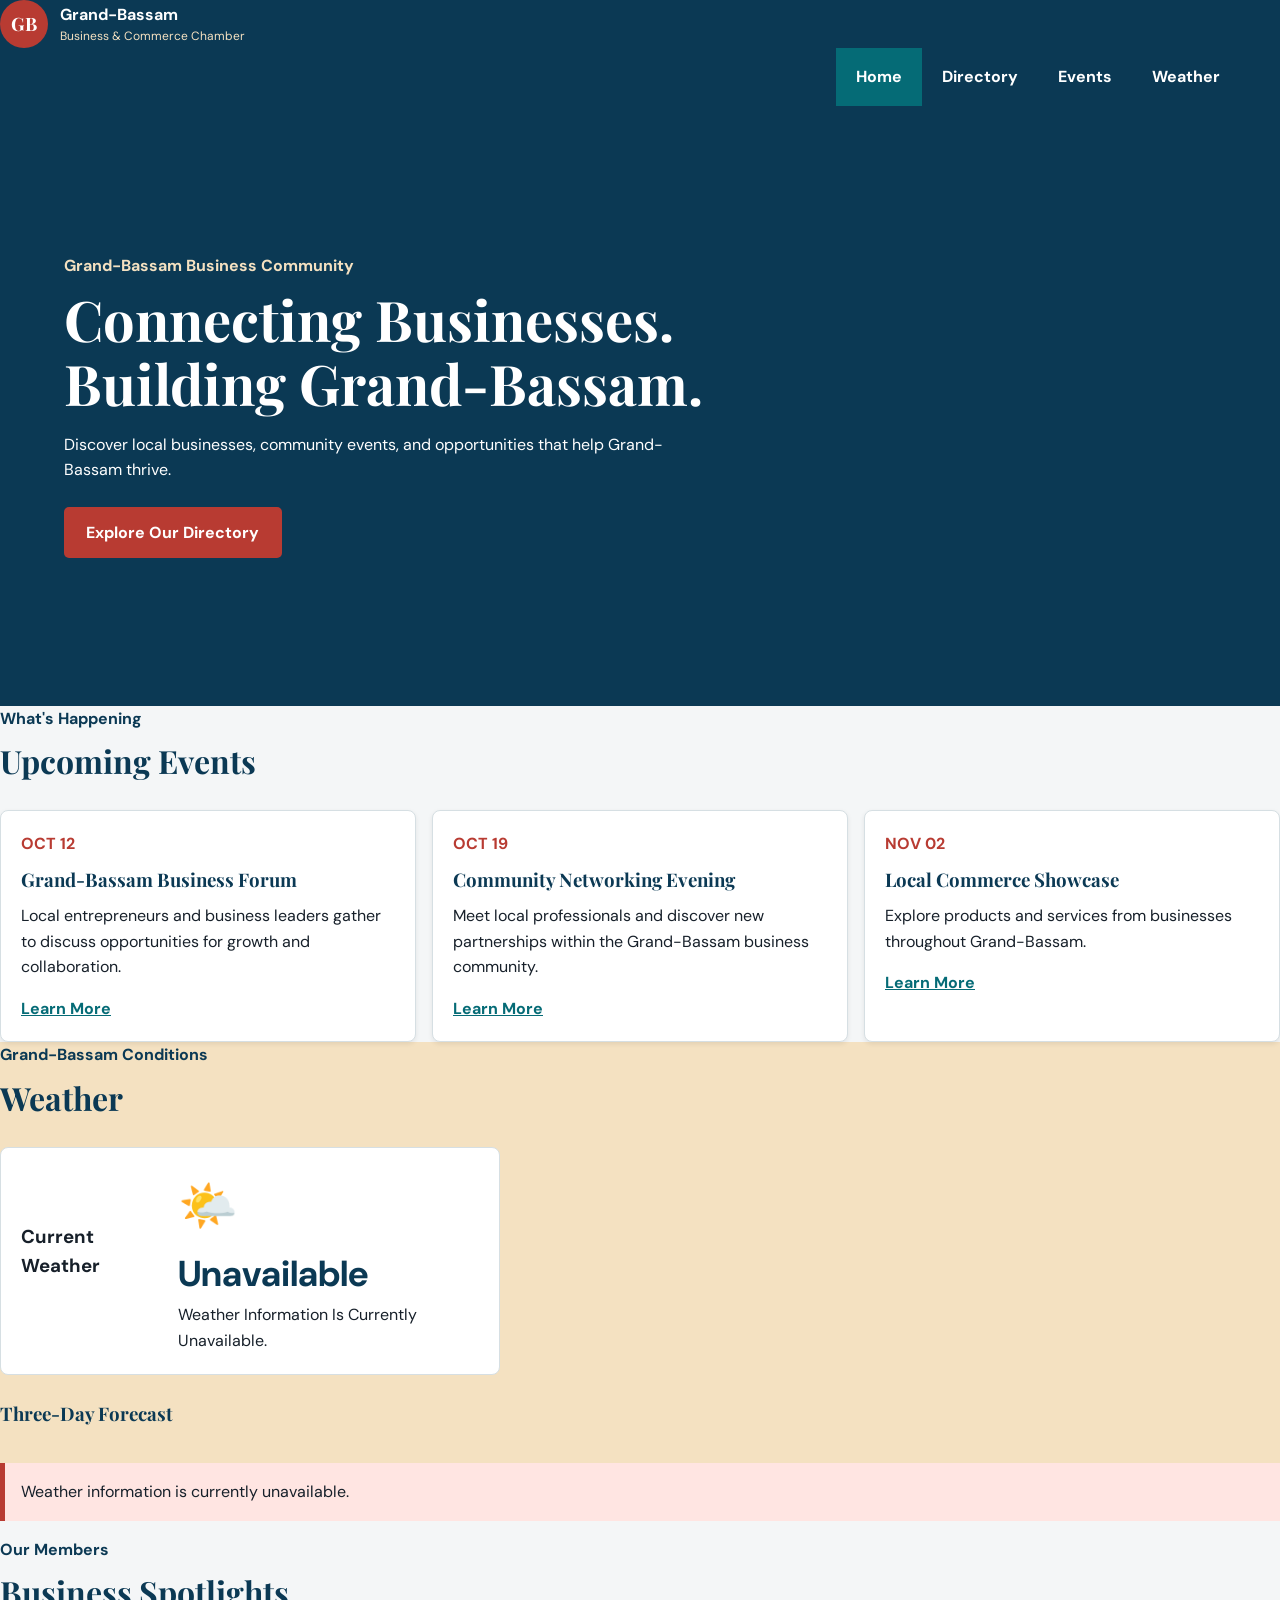
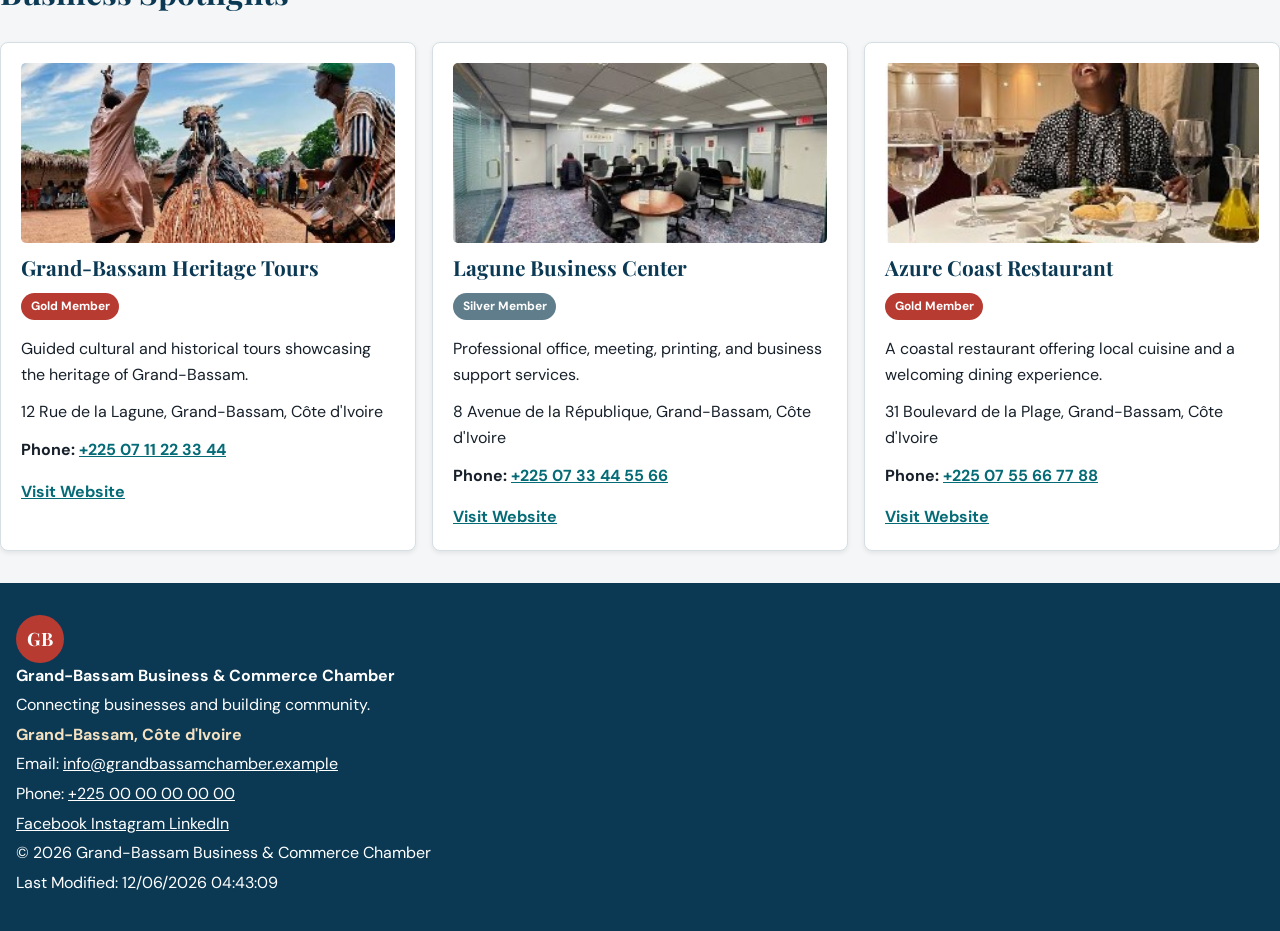
==== chamber/index.html @ e0b69140 "Updated Chamber Home Page" ====
<!DOCTYPE html>
<html lang="en">

<head>
    <meta charset="UTF-8">
    <meta name="viewport" content="width=device-width, initial-scale=1.0">

    <title>Grand-Bassam Business &amp; Commerce Chamber</title>

    <meta name="description"
        content="Grand-Bassam Business &amp; Commerce Chamber connects local businesses, entrepreneurs, and community opportunities in Grand-Bassam.">

    <meta name="author" content="Kouame Richard Kouadio">

    <!-- Open Graph Meta Tags -->
    <meta property="og:title" content="Grand-Bassam Business &amp; Commerce Chamber">

    <meta property="og:description"
        content="Connect with local businesses, discover community opportunities, and support commerce in Grand-Bassam.">

    <meta property="og:image" content="https://richard-kouadio.github.io/wdd231/chamber/images/hero.jpg">

    <meta property="og:url" content="https://richard-kouadio.github.io/wdd231/chamber/">

    <meta property="og:type" content="website">

    <!-- Favicon -->
    <link rel="icon" href="images/favicon.svg" type="image/svg+xml">

    <!-- Google Fonts -->
    <link rel="preconnect" href="https://fonts.googleapis.com">

    <link rel="preconnect" href="https://fonts.gstatic.com" crossorigin>

    <link
        href="https://fonts.googleapis.com/css2?family=DM+Sans:wght@400;500;700&family=Playfair+Display:wght@600;700&display=swap"
        rel="stylesheet">

    <!-- CSS -->
    <link rel="stylesheet" href="styles/normalize.css">
    <link rel="stylesheet" href="styles/small.css">
    <link rel="stylesheet" href="styles/larger.css">

    <!-- JavaScript -->
    <script src="scripts/home.js" defer></script>
</head>

<body>

    <header class="site-header">

        <div class="header-container">

            <a class="brand" href="index.html" aria-label="Grand-Bassam Chamber home">

                <span class="brand-logo">GB</span>

                <span class="brand-text">
                    <strong>Grand-Bassam</strong>
                    <span class="brand-subtitle">
                        Business &amp; Commerce Chamber
                    </span>
                </span>

            </a>

            <button id="menu-button" class="menu-button" type="button" aria-label="Open navigation menu"
                aria-expanded="false" aria-controls="main-nav">
                ☰
            </button>

            <nav id="main-nav" class="main-nav" aria-label="Main navigation">

                <a class="active" href="index.html">
                    Home
                </a>

                <a href="directory.html">
                    Directory
                </a>

                <a href="#events">
                    Events
                </a>

                <a href="#weather">
                    Weather
                </a>

            </nav>

        </div>

    </header>

    <main>

        <!-- Hero Section -->
        <section class="hero" aria-labelledby="hero-title">

            <div class="hero-content">

                <p class="eyebrow">
                    Grand-Bassam Business Community
                </p>

                <h1 id="hero-title">
                    Connecting Businesses. Building Grand-Bassam.
                </h1>

                <p>
                    Discover local businesses, community events,
                    and opportunities that help Grand-Bassam thrive.
                </p>

                <a class="hero-cta" href="directory.html">
                    Explore Our Directory
                </a>

            </div>

        </section>

        <!-- Events Section -->
        <section id="events" class="events-section" aria-labelledby="events-title">

            <div class="section-heading">

                <p class="eyebrow">
                    What's Happening
                </p>

                <h2 id="events-title">
                    Upcoming Events
                </h2>

            </div>

            <div class="events-grid">

                <article class="event-card">

                    <p class="event-date">
                        <strong>OCT</strong>
                        <span>12</span>
                    </p>

                    <div>

                        <h3>
                            Grand-Bassam Business Forum
                        </h3>

                        <p>
                            Local entrepreneurs and business leaders
                            gather to discuss opportunities for growth
                            and collaboration.
                        </p>

                        <a href="#">
                            Learn More
                        </a>

                    </div>

                </article>

                <article class="event-card">

                    <p class="event-date">
                        <strong>OCT</strong>
                        <span>19</span>
                    </p>

                    <div>

                        <h3>
                            Community Networking Evening
                        </h3>

                        <p>
                            Meet local professionals and discover
                            new partnerships within the Grand-Bassam
                            business community.
                        </p>

                        <a href="#">
                            Learn More
                        </a>

                    </div>

                </article>

                <article class="event-card">

                    <p class="event-date">
                        <strong>NOV</strong>
                        <span>02</span>
                    </p>

                    <div>

                        <h3>
                            Local Commerce Showcase
                        </h3>

                        <p>
                            Explore products and services from
                            businesses throughout Grand-Bassam.
                        </p>

                        <a href="#">
                            Learn More
                        </a>

                    </div>

                </article>

            </div>

        </section>

        <!-- Weather Section -->
        <section id="weather" class="weather-section" aria-labelledby="weather-title">

            <div class="section-heading">

                <p class="eyebrow">
                    Grand-Bassam Conditions
                </p>

                <h2 id="weather-title">
                    Weather
                </h2>

            </div>

            <div class="weather-grid">

                <article class="weather-current">

                    <h3>
                        Current Weather
                    </h3>

                    <div class="weather-current-content">

                        <span id="weather-icon" class="weather-icon" aria-hidden="true">
                            🌤️
                        </span>

                        <div>

                            <p id="current-temperature" class="weather-temperature">
                                Loading...
                            </p>

                            <p id="weather-description">
                                Loading weather information...
                            </p>

                        </div>

                    </div>

                </article>

                <div class="forecast">

                    <h3 class="forecast-title">
                        Three-Day Forecast
                    </h3>

                    <div id="forecast-container" class="forecast-grid">

                        <article class="forecast-card">

                            <h4>
                                Loading
                            </h4>

                            <p class="weather-icon" aria-hidden="true">
                                🌤️
                            </p>

                            <p class="forecast-temperature">
                                --°C
                            </p>

                            <p>
                                Loading forecast...
                            </p>

                        </article>

                    </div>

                </div>

            </div>

            <p id="weather-error" class="error-message" hidden>
                Weather information is currently unavailable.
            </p>

        </section>

        <!-- Business Spotlight Section -->
        <section class="spotlight-section" aria-labelledby="spotlight-title">

            <div class="section-heading">

                <p class="eyebrow">
                    Our Members
                </p>

                <h2 id="spotlight-title">
                    Business Spotlights
                </h2>

            </div>

            <div id="spotlight-container" class="spotlight-grid">

                <article class="spotlight-card">

                    <h3>
                        Member Spotlight
                    </h3>

                    <p>
                        Loading member spotlights...
                    </p>

                </article>

            </div>

            <p id="spotlight-error" class="error-message" hidden>
                Member information is currently unavailable.
            </p>

        </section>

    </main>

    <footer class="site-footer">

        <div class="footer-container">

            <div class="footer-brand">

                <span class="brand-logo">
                    GB
                </span>

                <div>

                    <strong>
                        Grand-Bassam Business &amp; Commerce Chamber
                    </strong>

                    <p>
                        Connecting businesses and building community.
                    </p>

                </div>

            </div>

            <div class="contact-info">

                <p>
                    <strong>
                        Grand-Bassam, Côte d'Ivoire
                    </strong>
                </p>

                <p>
                    Email:
                    <a href="mailto:info@grandbassamchamber.example">
                        info@grandbassamchamber.example
                    </a>
                </p>

                <p>
                    Phone:
                    <a href="tel:+2250000000000">
                        +225 00 00 00 00 00
                    </a>
                </p>

            </div>

            <div class="footer-social">

                <a href="#" aria-label="Facebook">
                    Facebook
                </a>

                <a href="#" aria-label="Instagram">
                    Instagram
                </a>

                <a href="#" aria-label="LinkedIn">
                    LinkedIn
                </a>

            </div>

            <p class="copyright">
                &copy;
                <span id="current-year"></span>
                Grand-Bassam Business &amp; Commerce Chamber
            </p>

            <p class="last-modified">
                Last Modified:
                <span id="last-modified"></span>
            </p>

        </div>

    </footer>

</body>

</html>
---- chamber/styles/small.css ----
:root {
    --ocean-blue: #0b3954;
    --turquoise: #056b76;
    --sand: #f4e1c1;
    --coral: #b83b32;
    --white: #ffffff;
    --dark-text: #17202a;
    --light-gray: #f4f6f7;
    --border: #d6dfe3;

    --heading-font: "Playfair Display", Georgia, "Times New Roman", serif;
    --body-font: "DM Sans", Arial, Helvetica, sans-serif;
}

body {
    font-family: var(--body-font);
    color: var(--dark-text);
    background-color: var(--light-gray);
    line-height: 1.6;
}

/* ------------------------------
   Header
------------------------------ */

.site-header {
    background-color: var(--ocean-blue);
    color: var(--white);
}

.header-content {
    min-height: 80px;
    padding: 1rem;
    display: flex;
    align-items: center;
    justify-content: space-between;
}

.brand {
    display: flex;
    align-items: center;
    gap: 0.75rem;
    text-decoration: none;
}

.brand-logo {
    width: 48px;
    height: 48px;
    display: grid;
    place-items: center;
    background-color: var(--coral);
    color: var(--white);
    border-radius: 50%;
    font-family: var(--heading-font);
    font-weight: 700;
    font-size: 1.15rem;
}

.brand-name,
.brand-subtitle {
    display: block;
}

.brand-name {
    font-family: var(--heading-font);
    font-size: 1.15rem;
    font-weight: 700;
}

.brand-subtitle {
    font-size: 0.75rem;
    color: var(--sand);
}

/* ------------------------------
   Mobile Menu Button
------------------------------ */

.menu-button {
    border: 2px solid var(--white);
    background: transparent;
    color: var(--white);
    border-radius: 5px;
    padding: 0.3rem 0.6rem;
    font-size: 1.5rem;
}

/* ------------------------------
   Navigation
------------------------------ */

.main-nav {
    display: none;
    flex-direction: column;
    border-top: 1px solid rgba(255, 255, 255, 0.2);
}

.main-nav.open {
    display: flex;
}

.main-nav a {
    padding: 0.9rem 1rem;
    text-decoration: none;
    color: var(--white);
    font-weight: 700;
}

.main-nav a:hover,
.main-nav a.active {
    background-color: var(--turquoise);
}

/* ------------------------------
   Page Heading
------------------------------ */

.page-heading {
    background-color: var(--sand);
    padding: 2rem 1rem;
}

.eyebrow {
    color: var(--ocean-blue);
    font-weight: 700;
    margin-bottom: 0.25rem;
}

.page-heading h1 {
    font-family: var(--heading-font);
    color: var(--ocean-blue);
    font-size: 2rem;
    margin-bottom: 0.5rem;
}

.page-heading p:last-child {
    margin-bottom: 0;
}

/* ------------------------------
   Directory
------------------------------ */

.directory-section {
    max-width: 1200px;
    margin: 0 auto;
    padding: 2rem 1rem;
}

.directory-header {
    display: flex;
    flex-direction: column;
    gap: 1rem;
    margin-bottom: 1.5rem;
}

.directory-header h2 {
    font-family: var(--heading-font);
    color: var(--ocean-blue);
    margin-bottom: 0.25rem;
}

.directory-header p {
    margin-bottom: 0;
}

/* ------------------------------
   View Buttons
------------------------------ */

.view-controls {
    display: flex;
    gap: 0.5rem;
}

.view-button {
    border: 2px solid var(--turquoise);
    background-color: var(--white);
    color: var(--ocean-blue);
    border-radius: 5px;
    padding: 0.6rem 1rem;
    font-weight: 700;
}

.view-button:hover,
.view-button.active {
    background-color: var(--turquoise);
    color: var(--white);
}

/* ------------------------------
   Member Grid
------------------------------ */

.members-grid {
    display: grid;
    grid-template-columns: 1fr;
    gap: 1rem;
}

.member-card {
    background-color: var(--white);
    border: 1px solid var(--border);
    border-radius: 8px;
    overflow: hidden;
    box-shadow: 0 2px 5px rgba(0, 0, 0, 0.08);
}

.member-image-container {
    background-color: var(--sand);
    min-height: 180px;
}

.member-image-container img {
    width: 100%;
    height: 180px;
    object-fit: cover;
}

.member-information {
    padding: 1.25rem;
}

.member-information h3 {
    font-family: var(--heading-font);
    color: var(--ocean-blue);
    font-size: 1.3rem;
    margin: 0.5rem 0;
}

.member-description {
    color: #4c5963;
}

.member-information address {
    margin: 1rem 0;
}

.member-information a {
    color: var(--turquoise);
}

.membership-badge {
    display: inline-block;
    padding: 0.25rem 0.6rem;
    border-radius: 20px;
    color: var(--white);
    font-size: 0.75rem;
    font-weight: 700;
}

.level-1 {
    background-color: var(--ocean-blue);
}

.level-2 {
    background-color: #607d8b;
}

.level-3 {
    background-color: var(--coral);
}

.website-link {
    display: inline-block;
    margin-top: 0.5rem;
    font-weight: 700;
}

/* ------------------------------
   List View
------------------------------ */

.members-list {
    display: flex;
    flex-direction: column;
    gap: 0.5rem;
}

.members-list .member-card {
    display: grid;
    grid-template-columns: 1fr;
    border-radius: 5px;
}

.members-list .member-image-container {
    display: none;
}

.members-list .member-information {
    padding: 1rem;
}

.members-list .member-description {
    display: none;
}

.members-list .member-information h3 {
    margin-top: 0;
}

/* ------------------------------
   Error Message
------------------------------ */

.error-message {
    background-color: #ffe5e2;
    border-left: 5px solid var(--coral);
    padding: 1rem;
}

/* ------------------------------
   Footer
------------------------------ */

.site-footer {
    background-color: var(--ocean-blue);
    color: var(--white);
    padding: 2rem 1rem;
    margin-top: 2rem;
}

.footer-content {
    max-width: 1200px;
    margin: 0 auto;
    display: grid;
    gap: 1.5rem;
}

.site-footer h2 {
    font-family: var(--heading-font);
    font-size: 1.25rem;
}

.site-footer p {
    margin: 0.25rem 0;
}

.contact-info strong {
    color: var(--sand);
}

.development-info {
    border-top: 1px solid rgba(255, 255, 255, 0.25);
    padding-top: 1rem;
}

/* ------------------------------
   Accessibility
------------------------------ */

a:focus-visible,
button:focus-visible {
    outline: 3px solid var(--coral);
    outline-offset: 3px;
}

/* =========================================
   W03 HOME PAGE
   ========================================= */


/* -----------------------------------------
   Hero
   ----------------------------------------- */

.hero {
    position: relative;
    min-height: 430px;
    overflow: hidden;
    background-color: var(--ocean-blue);
}

.hero>img {
    width: 100%;
    height: 430px;
    object-fit: cover;
    display: block;
}

.hero::after {
    content: "";
    position: absolute;
    inset: 0;
    background: rgba(11, 57, 84, 0.48);
}

.hero-content {
    position: absolute;
    z-index: 1;
    inset: 0;

    display: flex;
    flex-direction: column;
    justify-content: center;
    align-items: flex-start;

    max-width: 1200px;
    margin: 0 auto;
    padding: 1.5rem;

    color: var(--white);
}

.hero-content .eyebrow {
    color: var(--sand);
}

.hero-content h1 {
    max-width: 750px;

    margin: 0.25rem 0 1rem;

    font-family: var(--heading-font);
    font-size: 2rem;
    line-height: 1.15;

    color: var(--white);
}

.hero-content p:not(.eyebrow) {
    max-width: 650px;
    margin-bottom: 1.5rem;
}

.hero-cta {
    display: inline-block;

    padding: 0.8rem 1.4rem;

    background-color: var(--coral);
    color: var(--white);

    text-decoration: none;

    border-radius: 5px;

    font-weight: 700;
}

.hero-cta:hover {
    background-color: var(--turquoise);
}


/* -----------------------------------------
   Home sections
   ----------------------------------------- */

.home-section {
    max-width: 1200px;
    margin: 0 auto;
    padding: 3rem 1rem;
}

.section-heading {
    margin-bottom: 1.5rem;
}

.section-heading h2 {
    margin: 0.25rem 0 0.5rem;

    color: var(--ocean-blue);
    font-family: var(--heading-font);
    font-size: 2rem;
}

.section-heading p:last-child {
    margin-bottom: 0;
}


/* -----------------------------------------
   Events
   ----------------------------------------- */

.events-section {
    background-color: var(--light-gray);
}

.events-grid,
.spotlight-grid {
    display: grid;

    grid-template-columns: 1fr;

    gap: 1rem;
}

.event-card,
.spotlight-card {
    background-color: var(--white);

    border: 1px solid var(--border);
    border-radius: 8px;

    padding: 1.25rem;

    box-shadow:
        0 2px 5px rgba(0, 0, 0, 0.08);
}

.event-card h3,
.spotlight-card h3 {
    color: var(--ocean-blue);

    font-family: var(--heading-font);

    margin: 0.5rem 0;
}

.event-date {
    color: var(--coral);

    font-weight: 700;

    margin: 0;
}

.event-card a,
.spotlight-card a {
    color: var(--turquoise);

    font-weight: 700;
}


/* -----------------------------------------
   Weather
   ----------------------------------------- */

.weather-section {
    background-color: var(--sand);
}

.weather-current {
    display: flex;

    align-items: center;

    gap: 1rem;

    background-color: var(--white);

    border-radius: 8px;

    padding: 1.25rem;

    margin-bottom: 1.5rem;

    border: 1px solid var(--border);
}

.weather-icon {
    font-size: 3rem;
}

.weather-temperature {
    margin: 0;

    color: var(--ocean-blue);

    font-size: 2.25rem;

    font-weight: 700;
}

#weather-description {
    margin: 0;

    text-transform: capitalize;
}

.forecast-title {
    color: var(--ocean-blue);

    font-family: var(--heading-font);
}

.forecast-grid {
    display: grid;

    grid-template-columns: 1fr;

    gap: 0.75rem;
}

.forecast-card {
    background-color: var(--white);

    border: 1px solid var(--border);

    border-radius: 8px;

    padding: 1rem;

    text-align: center;
}

.forecast-card h4 {
    margin-top: 0;

    color: var(--ocean-blue);
}

.forecast-temperature {
    color: var(--turquoise);

    font-size: 1.4rem;

    font-weight: 700;
}


/* -----------------------------------------
   Business Spotlights
   ----------------------------------------- */

.spotlight-image {
    width: 100%;

    height: 180px;

    object-fit: cover;

    border-radius: 5px;
}

.spotlight-card h3 {
    font-size: 1.3rem;
}

.spotlight-card address {
    margin: 0.75rem 0;

    font-style: normal;
}

.spotlight-card p {
    margin: 0.5rem 0;
}

.spotlight-membership {
    display: inline-block;

    margin-bottom: 0.5rem;

    padding: 0.25rem 0.6rem;

    border-radius: 20px;

    color: var(--white);

    font-size: 0.75rem;

    font-weight: 700;
}

.spotlight-membership.silver {
    background-color: #607d8b;
}

.spotlight-membership.gold {
    background-color: var(--coral);
}

.spotlight-card .website-link {
    display: inline-block;

    margin-top: 0.5rem;
}


/* -----------------------------------------
   Section layout
   ----------------------------------------- */

.home-section:nth-child(even) {
    max-width: none;
}

.home-section:nth-child(even)>* {
    max-width: 1200px;

    margin-left: auto;
    margin-right: auto;
}


/* -----------------------------------------
   Error messages
   ----------------------------------------- */

.error-message {
    margin-top: 1rem;
}
---- chamber/styles/larger.css ----
@media screen and (min-width: 640px) {

    .header-content {
        max-width: 1200px;
        margin: 0 auto;
        padding: 1rem 1.5rem;
    }

    .menu-button {
        display: none;
    }

    .main-nav {
        max-width: 1200px;
        margin: 0 auto;
        display: flex;
        flex-direction: row;
        justify-content: flex-end;
        border-top: none;
    }

    .main-nav a {
        padding: 1rem 1.25rem;
    }

    .page-heading {
        padding: 3rem 1.5rem;
    }

    .page-heading>div {
        max-width: 1200px;
        margin: 0 auto;
    }

    .page-heading h1 {
        font-size: 2.8rem;
    }

    .directory-section {
        padding: 3rem 1.5rem;
    }

    .directory-header {
        flex-direction: row;
        justify-content: space-between;
        align-items: center;
    }

    .members-grid {
        grid-template-columns: repeat(2, 1fr);
    }

    .footer-content {
        grid-template-columns: 2fr 1fr 1fr;
    }

    .development-info {
        border-top: none;
        border-left: 1px solid rgba(255, 255, 255, 0.25);
        padding-top: 0;
        padding-left: 1.5rem;
    }
}

@media screen and (min-width: 1000px) {

    .members-grid {
        grid-template-columns: repeat(3, 1fr);
    }

    .page-heading h1 {
        font-size: 3.2rem;
    }

    .member-card {
        transition:
            transform 0.2s ease,
            box-shadow 0.2s ease;
    }

    .member-card:hover {
        transform: translateY(-3px);
        box-shadow: 0 6px 16px rgba(0, 0, 0, 0.12);
    }
}

/* =========================================
   W03 HOME PAGE - DESKTOP
   ========================================= */

@media screen and (min-width: 640px) {

    .hero {
        min-height: 520px;
    }

    .hero>img {
        height: 520px;
    }

    .hero-content {
        padding: 2rem 1.5rem;
    }

    .hero-content h1 {
        font-size: 3rem;
    }

    .home-section {
        padding: 4rem 1.5rem;
    }

    .events-grid,
    .spotlight-grid {
        grid-template-columns: repeat(3, 1fr);
    }

    .forecast-grid {
        grid-template-columns: repeat(3, 1fr);
    }

    .weather-current {
        max-width: 500px;
    }
}


@media screen and (min-width: 1000px) {

    .hero {
        min-height: 600px;
    }

    .hero>img {
        height: 600px;
    }

    .hero-content h1 {
        font-size: 3.5rem;
    }

    .event-card,
    .spotlight-card {
        transition:
            transform 0.2s ease,
            box-shadow 0.2s ease;
    }

    .event-card:hover,
    .spotlight-card:hover {
        transform: translateY(-3px);

        box-shadow:
            0 6px 16px rgba(0, 0, 0, 0.12);
    }
}
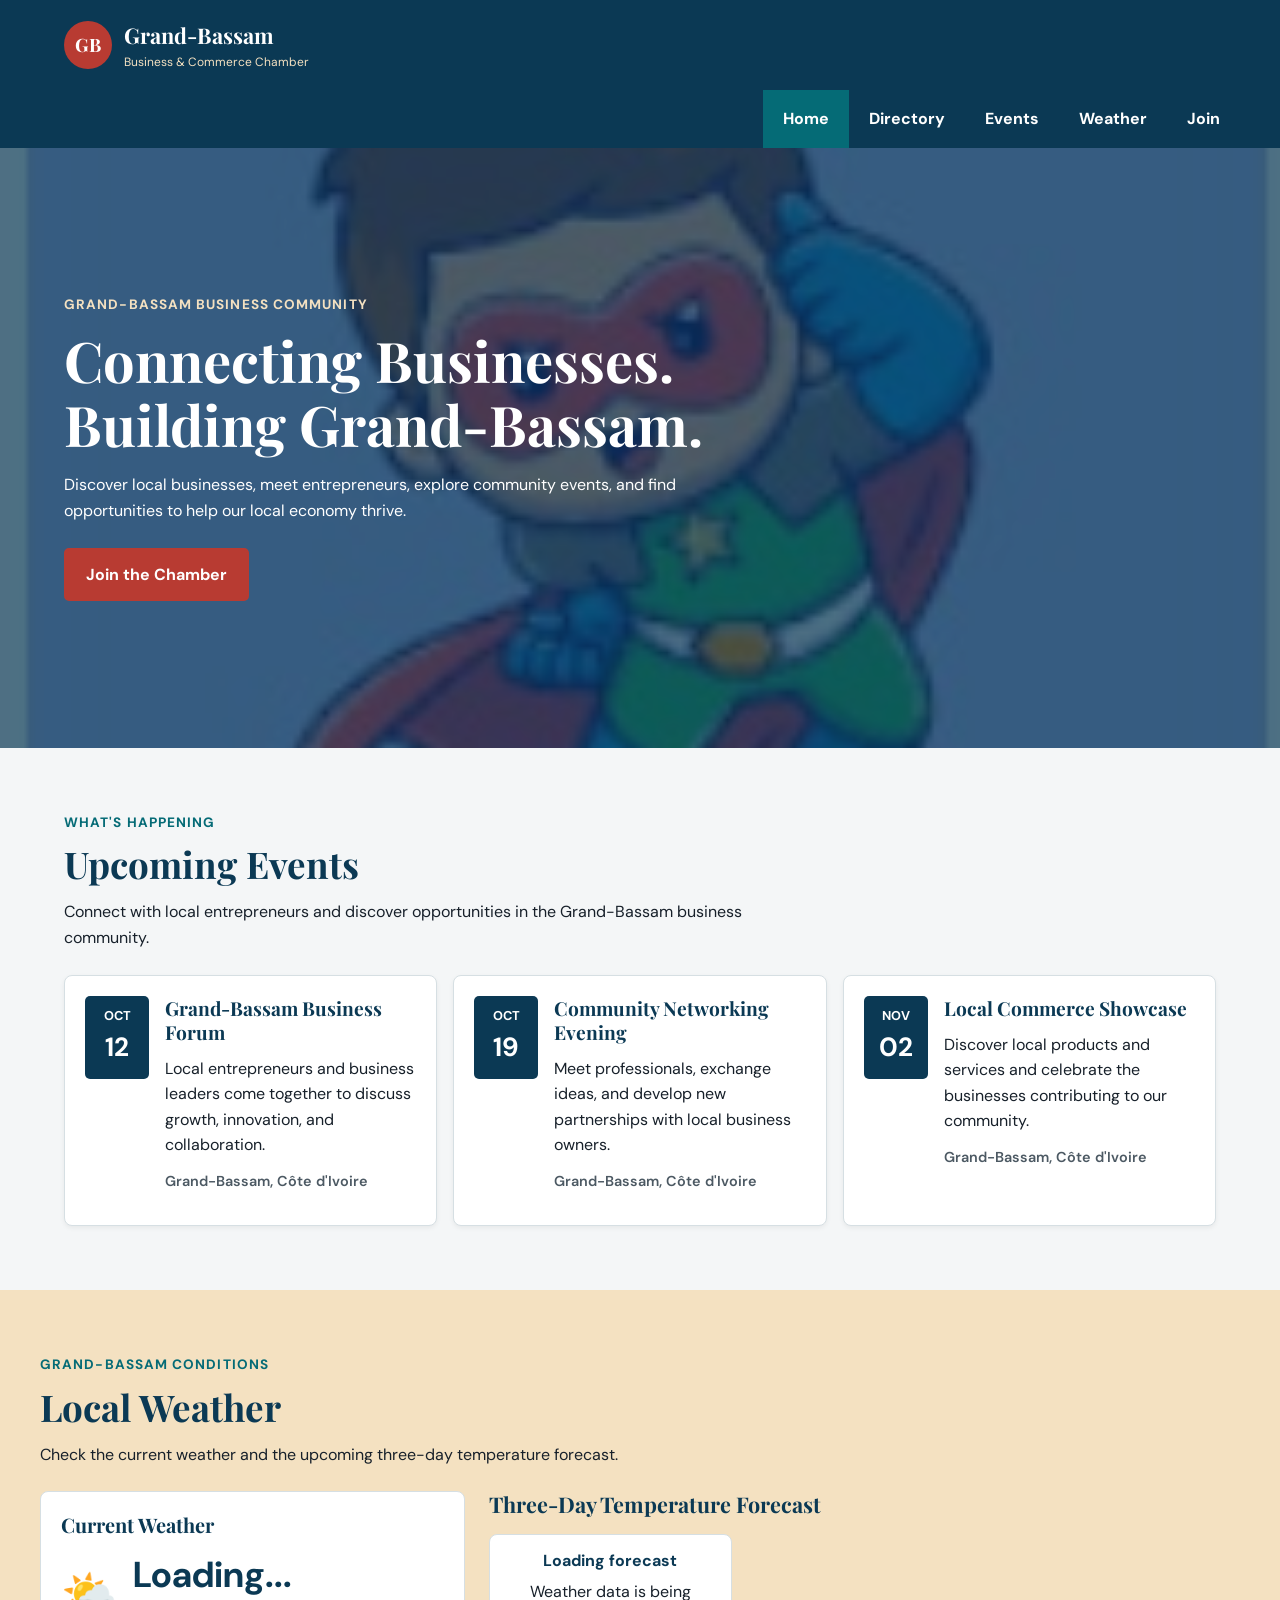
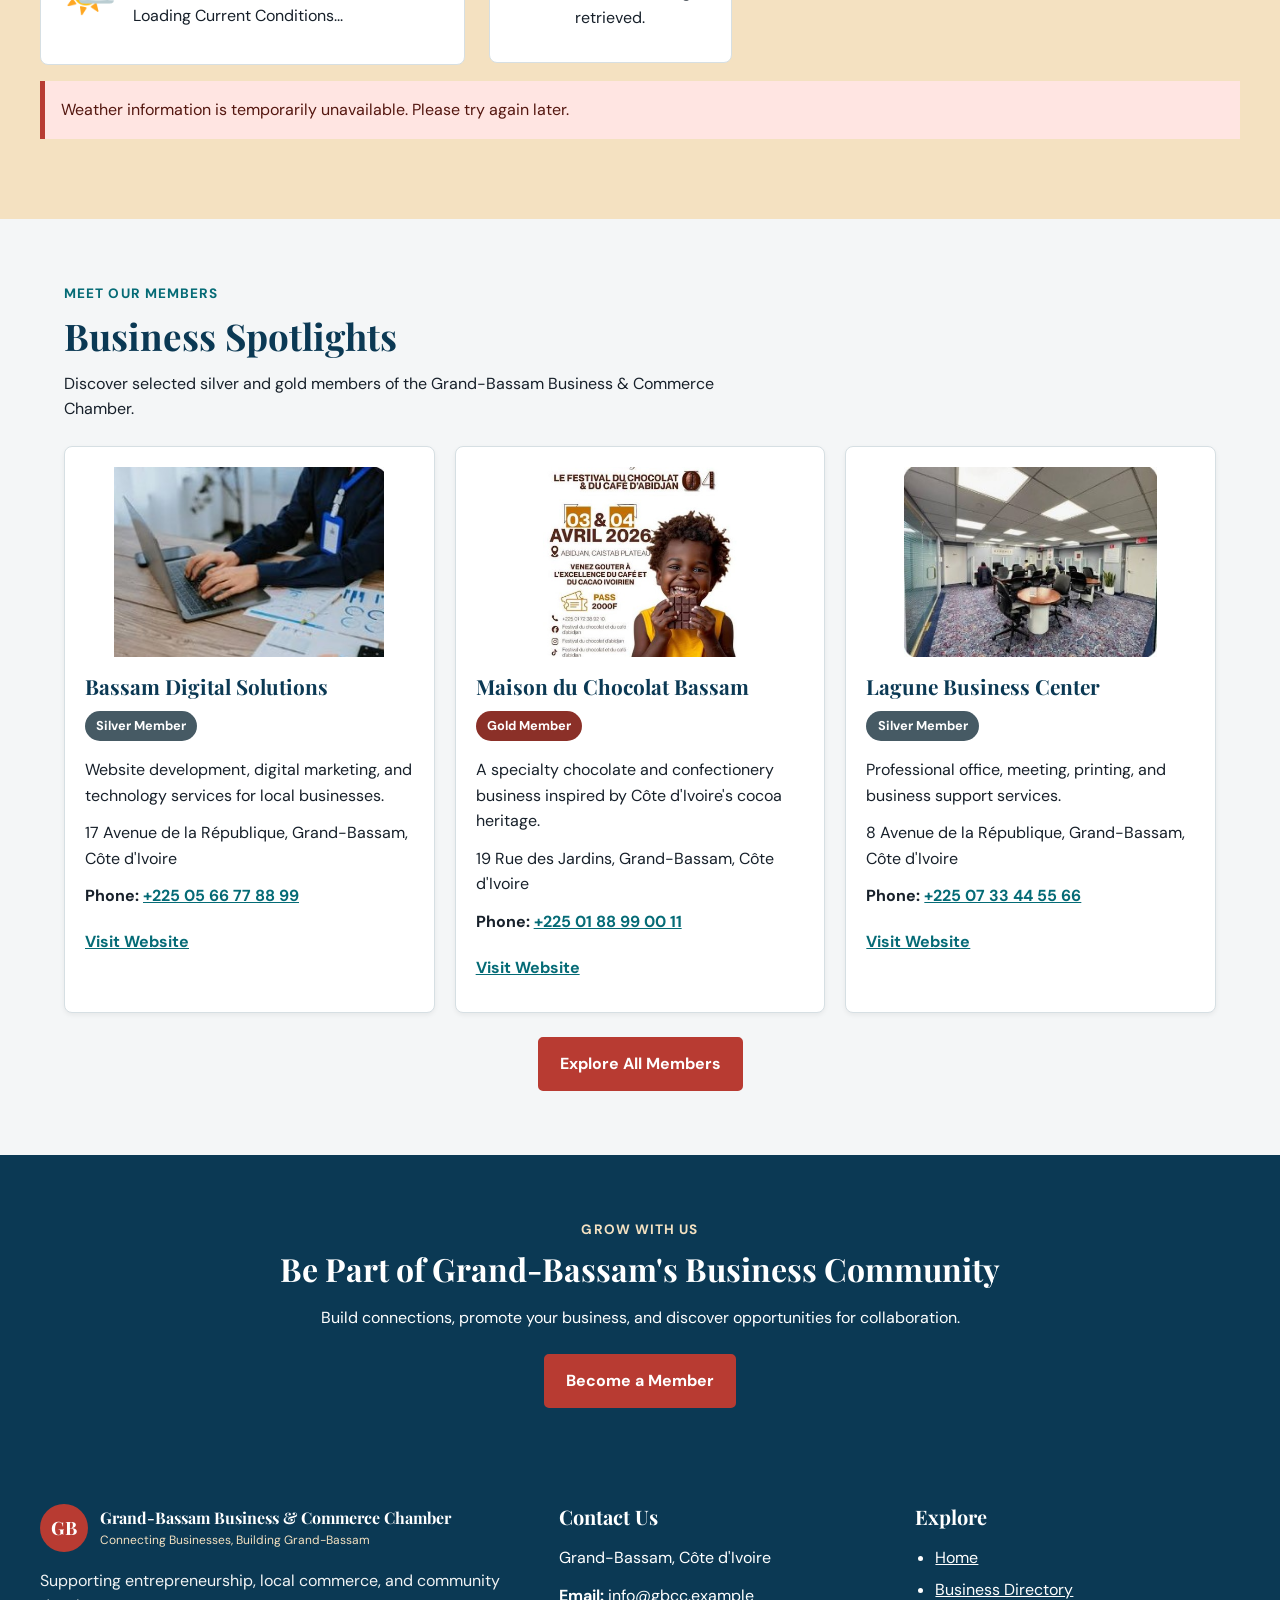
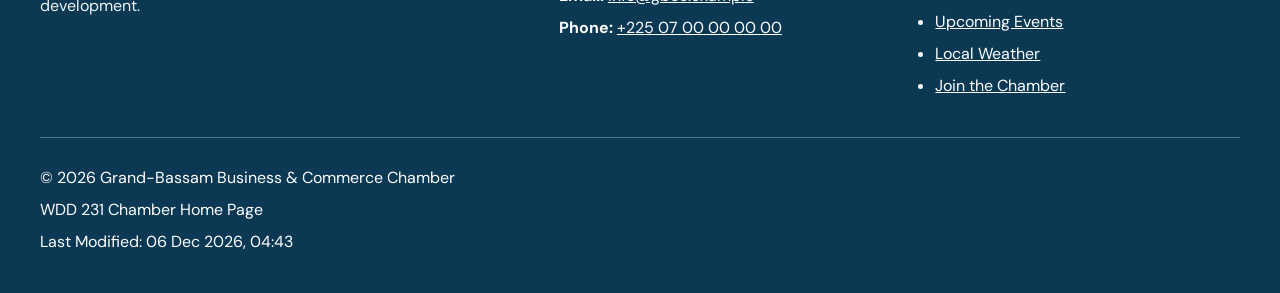
==== commit 8b580482: "Updated Chamber Home Page" ====
--- a/chamber/index.html
+++ b/chamber/index.html
@@ -5,38 +5,38 @@
     <meta charset="UTF-8">
     <meta name="viewport" content="width=device-width, initial-scale=1.0">
 
-    <title>Grand-Bassam Business &amp; Commerce Chamber</title>
+    <title>Grand-Bassam Business &amp; Commerce Chamber | Home</title>
 
     <meta name="description"
-        content="Grand-Bassam Business &amp; Commerce Chamber connects local businesses, entrepreneurs, and community opportunities in Grand-Bassam.">
+        content="Discover business opportunities, local events, weather, and community partners through the Grand-Bassam Business and Commerce Chamber in Côte d'Ivoire.">
 
     <meta name="author" content="Kouame Richard Kouadio">
 
-    <!-- Open Graph Meta Tags -->
+    <meta name="theme-color" content="#0b3954">
+
+    <link rel="icon" href="images/favicon.svg" type="image/svg+xml">
+
+    <!-- Open Graph metadata -->
     <meta property="og:title" content="Grand-Bassam Business &amp; Commerce Chamber">
 
     <meta property="og:description"
-        content="Connect with local businesses, discover community opportunities, and support commerce in Grand-Bassam.">
+        content="Connect with businesses, discover events, and support commerce in Grand-Bassam.">
 
     <meta property="og:image" content="https://richard-kouadio.github.io/wdd231/chamber/images/hero.jpg">
 
-    <meta property="og:url" content="https://richard-kouadio.github.io/wdd231/chamber/">
+    <meta property="og:url" content="https://richard-kouadio.github.io/wdd231/chamber/index.html">
 
     <meta property="og:type" content="website">
-
-    <!-- Favicon -->
-    <link rel="icon" href="images/favicon.svg" type="image/svg+xml">
 
     <!-- Google Fonts -->
     <link rel="preconnect" href="https://fonts.googleapis.com">
-
     <link rel="preconnect" href="https://fonts.gstatic.com" crossorigin>
 
     <link
-        href="https://fonts.googleapis.com/css2?family=DM+Sans:wght@400;500;700&family=Playfair+Display:wght@600;700&display=swap"
+        href="https://fonts.googleapis.com/css2?family=DM+Sans:wght@400;500;600;700&family=Playfair+Display:wght@600;700&display=swap"
         rel="stylesheet">
 
-    <!-- CSS -->
+    <!-- Stylesheets -->
     <link rel="stylesheet" href="styles/normalize.css">
     <link rel="stylesheet" href="styles/small.css">
     <link rel="stylesheet" href="styles/larger.css">
@@ -47,16 +47,19 @@
 
 <body>
 
+    <a class="skip-link" href="#main-content">Skip to main content</a>
+
+    <!-- Header -->
     <header class="site-header">
 
-        <div class="header-container">
-
-            <a class="brand" href="index.html" aria-label="Grand-Bassam Chamber home">
-
-                <span class="brand-logo">GB</span>
+        <div class="header-content">
+
+            <a class="brand" href="index.html" aria-label="Grand-Bassam Business and Commerce Chamber home">
+
+                <span class="brand-logo" aria-hidden="true">GB</span>
 
                 <span class="brand-text">
-                    <strong>Grand-Bassam</strong>
+                    <span class="brand-name">Grand-Bassam</span>
                     <span class="brand-subtitle">
                         Business &amp; Commerce Chamber
                     </span>
@@ -66,37 +69,46 @@
 
             <button id="menu-button" class="menu-button" type="button" aria-label="Open navigation menu"
                 aria-expanded="false" aria-controls="main-nav">
-                ☰
+
+                <span aria-hidden="true">&#9776;</span>
+
             </button>
 
-            <nav id="main-nav" class="main-nav" aria-label="Main navigation">
-
-                <a class="active" href="index.html">
-                    Home
-                </a>
-
-                <a href="directory.html">
-                    Directory
-                </a>
-
-                <a href="#events">
-                    Events
-                </a>
-
-                <a href="#weather">
-                    Weather
-                </a>
-
-            </nav>
-
         </div>
 
+        <nav id="main-nav" class="main-nav" aria-label="Main navigation">
+
+            <a class="active" href="index.html" aria-current="page">
+                Home
+            </a>
+
+            <a href="directory.html">
+                Directory
+            </a>
+
+            <a href="#events">
+                Events
+            </a>
+
+            <a href="#weather">
+                Weather
+            </a>
+
+            <a href="join.html">
+                Join
+            </a>
+
+        </nav>
+
     </header>
 
-    <main>
-
-        <!-- Hero Section -->
+    <main id="main-content">
+
+        <!-- Hero section -->
         <section class="hero" aria-labelledby="hero-title">
+
+            <img src="images/hero.jpg" alt="Coastal scenery in Grand-Bassam, Côte d'Ivoire" width="1600" height="900"
+                fetchpriority="high">
 
             <div class="hero-content">
 
@@ -109,30 +121,32 @@
                 </h1>
 
                 <p>
-                    Discover local businesses, community events,
-                    and opportunities that help Grand-Bassam thrive.
-                </p>
-
-                <a class="hero-cta" href="directory.html">
-                    Explore Our Directory
+                    Discover local businesses, meet entrepreneurs,
+                    explore community events, and find opportunities
+                    to help our local economy thrive.
+                </p>
+
+                <a class="hero-cta" href="join.html">
+                    Join the Chamber
                 </a>
 
             </div>
 
         </section>
 
-        <!-- Events Section -->
-        <section id="events" class="events-section" aria-labelledby="events-title">
+        <!-- Events section -->
+        <section id="events" class="home-section events-section" aria-labelledby="events-title">
 
             <div class="section-heading">
 
-                <p class="eyebrow">
-                    What's Happening
-                </p>
-
-                <h2 id="events-title">
-                    Upcoming Events
-                </h2>
+                <p class="eyebrow">What's Happening</p>
+
+                <h2 id="events-title">Upcoming Events</h2>
+
+                <p>
+                    Connect with local entrepreneurs and discover
+                    opportunities in the Grand-Bassam business community.
+                </p>
 
             </div>
 
@@ -141,25 +155,23 @@
                 <article class="event-card">
 
                     <p class="event-date">
-                        <strong>OCT</strong>
-                        <span>12</span>
+                        <span>OCT</span>
+                        <strong>12</strong>
                     </p>
 
-                    <div>
-
-                        <h3>
-                            Grand-Bassam Business Forum
-                        </h3>
+                    <div class="event-content">
+
+                        <h3>Grand-Bassam Business Forum</h3>
 
                         <p>
                             Local entrepreneurs and business leaders
-                            gather to discuss opportunities for growth
-                            and collaboration.
-                        </p>
-
-                        <a href="#">
-                            Learn More
-                        </a>
+                            come together to discuss growth,
+                            innovation, and collaboration.
+                        </p>
+
+                        <p class="event-location">
+                            Grand-Bassam, Côte d'Ivoire
+                        </p>
 
                     </div>
 
@@ -168,25 +180,23 @@
                 <article class="event-card">
 
                     <p class="event-date">
-                        <strong>OCT</strong>
-                        <span>19</span>
+                        <span>OCT</span>
+                        <strong>19</strong>
                     </p>
 
-                    <div>
-
-                        <h3>
-                            Community Networking Evening
-                        </h3>
+                    <div class="event-content">
+
+                        <h3>Community Networking Evening</h3>
 
                         <p>
-                            Meet local professionals and discover
-                            new partnerships within the Grand-Bassam
-                            business community.
-                        </p>
-
-                        <a href="#">
-                            Learn More
-                        </a>
+                            Meet professionals, exchange ideas,
+                            and develop new partnerships with
+                            local business owners.
+                        </p>
+
+                        <p class="event-location">
+                            Grand-Bassam, Côte d'Ivoire
+                        </p>
 
                     </div>
 
@@ -195,24 +205,23 @@
                 <article class="event-card">
 
                     <p class="event-date">
-                        <strong>NOV</strong>
-                        <span>02</span>
+                        <span>NOV</span>
+                        <strong>02</strong>
                     </p>
 
-                    <div>
-
-                        <h3>
-                            Local Commerce Showcase
-                        </h3>
+                    <div class="event-content">
+
+                        <h3>Local Commerce Showcase</h3>
 
                         <p>
-                            Explore products and services from
-                            businesses throughout Grand-Bassam.
-                        </p>
-
-                        <a href="#">
-                            Learn More
-                        </a>
+                            Discover local products and services
+                            and celebrate the businesses contributing
+                            to our community.
+                        </p>
+
+                        <p class="event-location">
+                            Grand-Bassam, Côte d'Ivoire
+                        </p>
 
                     </div>
 
@@ -222,77 +231,65 @@
 
         </section>
 
-        <!-- Weather Section -->
-        <section id="weather" class="weather-section" aria-labelledby="weather-title">
+        <!-- Weather section -->
+        <section id="weather" class="home-section weather-section" aria-labelledby="weather-title">
 
             <div class="section-heading">
 
-                <p class="eyebrow">
-                    Grand-Bassam Conditions
-                </p>
-
-                <h2 id="weather-title">
-                    Weather
-                </h2>
-
-            </div>
-
-            <div class="weather-grid">
-
-                <article class="weather-current">
-
-                    <h3>
+                <p class="eyebrow">Grand-Bassam Conditions</p>
+
+                <h2 id="weather-title">Local Weather</h2>
+
+                <p>
+                    Check the current weather and the upcoming
+                    three-day temperature forecast.
+                </p>
+
+            </div>
+
+            <div class="weather-layout">
+
+                <article class="weather-current" aria-labelledby="current-weather-title">
+
+                    <h3 id="current-weather-title">
                         Current Weather
                     </h3>
 
                     <div class="weather-current-content">
 
-                        <span id="weather-icon" class="weather-icon" aria-hidden="true">
-                            🌤️
-                        </span>
+                        <span id="weather-icon" class="weather-icon" aria-hidden="true">🌤️</span>
 
                         <div>
 
-                            <p id="current-temperature" class="weather-temperature">
+                            <p id="current-temperature" class="weather-temperature" aria-live="polite">
                                 Loading...
                             </p>
 
                             <p id="weather-description">
-                                Loading weather information...
+                                Loading current conditions...
                             </p>
 
+                            <p id="feels-like" class="weather-detail"></p>
+
                         </div>
 
                     </div>
 
+                    <p id="weather-updated" class="weather-updated"></p>
+
                 </article>
 
                 <div class="forecast">
 
                     <h3 class="forecast-title">
-                        Three-Day Forecast
+                        Three-Day Temperature Forecast
                     </h3>
 
-                    <div id="forecast-container" class="forecast-grid">
+                    <div id="forecast-container" class="forecast-grid" aria-live="polite">
 
                         <article class="forecast-card">
-
-                            <h4>
-                                Loading
-                            </h4>
-
-                            <p class="weather-icon" aria-hidden="true">
-                                🌤️
-                            </p>
-
-                            <p class="forecast-temperature">
-                                --°C
-                            </p>
-
-                            <p>
-                                Loading forecast...
-                            </p>
-
+                            <h4>Loading forecast</h4>
+                            <p>Weather data is being retrieved.</p>
                         </article>
 
                     </div>
@@ -301,125 +298,160 @@
 
             </div>
 
-            <p id="weather-error" class="error-message" hidden>
-                Weather information is currently unavailable.
+            <p id="weather-error" class="error-message" role="status" hidden>
+                Weather information is temporarily unavailable.
+                Please try again later.
             </p>
 
         </section>
 
-        <!-- Business Spotlight Section -->
-        <section class="spotlight-section" aria-labelledby="spotlight-title">
+        <!-- Business spotlight section -->
+        <section class="home-section spotlight-section" aria-labelledby="spotlight-title">
 
             <div class="section-heading">
 
-                <p class="eyebrow">
-                    Our Members
-                </p>
-
-                <h2 id="spotlight-title">
-                    Business Spotlights
+                <p class="eyebrow">Meet Our Members</p>
+
+                <h2 id="spotlight-title">Business Spotlights</h2>
+
+                <p>
+                    Discover selected silver and gold members
+                    of the Grand-Bassam Business &amp; Commerce Chamber.
+                </p>
+
+            </div>
+
+            <div id="spotlight-container" class="spotlight-grid" aria-live="polite">
+
+                <article class="spotlight-card">
+                    <h3>Our Business Members</h3>
+                    <p>Loading business spotlights...</p>
+                </article>
+
+            </div>
+
+            <p id="spotlight-error" class="error-message" role="status" hidden>
+                We could not load the business spotlights.
+                Please check your connection and try again.
+            </p>
+
+            <p class="directory-link">
+                <a class="secondary-cta" href="directory.html">
+                    Explore All Members
+                </a>
+            </p>
+
+        </section>
+
+        <!-- Membership call to action -->
+        <section class="join-section" aria-labelledby="join-title">
+
+            <div class="join-content">
+
+                <p class="eyebrow">Grow With Us</p>
+
+                <h2 id="join-title">
+                    Be Part of Grand-Bassam's Business Community
                 </h2>
 
-            </div>
-
-            <div id="spotlight-container" class="spotlight-grid">
-
-                <article class="spotlight-card">
-
-                    <h3>
-                        Member Spotlight
-                    </h3>
-
-                    <p>
-                        Loading member spotlights...
-                    </p>
-
-                </article>
-
-            </div>
-
-            <p id="spotlight-error" class="error-message" hidden>
-                Member information is currently unavailable.
-            </p>
+                <p>
+                    Build connections, promote your business,
+                    and discover opportunities for collaboration.
+                </p>
+
+                <a class="hero-cta" href="join.html">
+                    Become a Member
+                </a>
+
+            </div>
 
         </section>
 
     </main>
 
+    <!-- Footer -->
     <footer class="site-footer">
 
-        <div class="footer-container">
+        <div class="footer-content">
 
             <div class="footer-brand">
 
-                <span class="brand-logo">
-                    GB
-                </span>
-
-                <div>
-
-                    <strong>
-                        Grand-Bassam Business &amp; Commerce Chamber
-                    </strong>
-
-                    <p>
-                        Connecting businesses and building community.
-                    </p>
-
-                </div>
+                <a class="brand footer-brand-link" href="index.html">
+
+                    <span class="brand-logo" aria-hidden="true">GB</span>
+
+                    <span>
+                        <span class="footer-brand-name">
+                            Grand-Bassam Business &amp; Commerce Chamber
+                        </span>
+
+                        <span class="brand-subtitle">
+                            Connecting Businesses, Building Grand-Bassam
+                        </span>
+                    </span>
+
+                </a>
+
+                <p>
+                    Supporting entrepreneurship, local commerce,
+                    and community development.
+                </p>
 
             </div>
 
             <div class="contact-info">
 
-                <p>
-                    <strong>
-                        Grand-Bassam, Côte d'Ivoire
-                    </strong>
-                </p>
-
-                <p>
-                    Email:
-                    <a href="mailto:info@grandbassamchamber.example">
-                        info@grandbassamchamber.example
+                <h2>Contact Us</h2>
+
+                <address>
+                    Grand-Bassam, Côte d'Ivoire
+                </address>
+
+                <p>
+                    <strong>Email:</strong>
+                    <a href="mailto:info@gbcc.example">
+                        info@gbcc.example
                     </a>
                 </p>
 
                 <p>
-                    Phone:
-                    <a href="tel:+2250000000000">
-                        +225 00 00 00 00 00
+                    <strong>Phone:</strong>
+                    <a href="tel:+2250700000000">
+                        +225 07 00 00 00 00
                     </a>
                 </p>
 
             </div>
 
-            <div class="footer-social">
-
-                <a href="#" aria-label="Facebook">
-                    Facebook
-                </a>
-
-                <a href="#" aria-label="Instagram">
-                    Instagram
-                </a>
-
-                <a href="#" aria-label="LinkedIn">
-                    LinkedIn
-                </a>
-
-            </div>
-
-            <p class="copyright">
-                &copy;
-                <span id="current-year"></span>
-                Grand-Bassam Business &amp; Commerce Chamber
-            </p>
-
-            <p class="last-modified">
-                Last Modified:
-                <span id="last-modified"></span>
-            </p>
+            <div class="footer-navigation">
+
+                <h2>Explore</h2>
+
+                <ul>
+                    <li><a href="index.html">Home</a></li>
+                    <li><a href="directory.html">Business Directory</a></li>
+                    <li><a href="#events">Upcoming Events</a></li>
+                    <li><a href="#weather">Local Weather</a></li>
+                    <li><a href="join.html">Join the Chamber</a></li>
+                </ul>
+
+            </div>
+
+            <div class="development-info">
+
+                <p>
+                    &copy; <span id="current-year"></span>
+                    Grand-Bassam Business &amp; Commerce Chamber
+                </p>
+
+                <p>WDD 231 Chamber Home Page</p>
+
+                <p>
+                    Last Modified:
+                    <time id="last-modified"></time>
+                </p>
+
+            </div>
 
         </div>
 
--- a/chamber/styles/small.css
+++ b/chamber/styles/small.css
@@ -7,21 +7,84 @@
     --dark-text: #17202a;
     --light-gray: #f4f6f7;
     --border: #d6dfe3;
-
-    --heading-font: "Playfair Display", Georgia, "Times New Roman", serif;
-    --body-font: "DM Sans", Arial, Helvetica, sans-serif;
+    --heading-font: "Playfair Display", Georgia, serif;
+    --body-font: "DM Sans", Arial, sans-serif;
+}
+
+* {
+    box-sizing: border-box;
+}
+
+html {
+    scroll-behavior: smooth;
+    scroll-padding-top: 1rem;
 }
 
 body {
+    margin: 0;
     font-family: var(--body-font);
     color: var(--dark-text);
     background-color: var(--light-gray);
     line-height: 1.6;
 }
 
-/* ------------------------------
-   Header
------------------------------- */
+img {
+    display: block;
+    max-width: 100%;
+    height: auto;
+}
+
+a,
+button {
+    font-family: inherit;
+}
+
+button {
+    cursor: pointer;
+}
+
+a {
+    overflow-wrap: anywhere;
+}
+
+a:focus-visible,
+button:focus-visible {
+    outline: 3px solid var(--coral);
+    outline-offset: 3px;
+}
+
+[hidden] {
+    display: none !important;
+}
+
+h1,
+h2,
+h3,
+h4 {
+    line-height: 1.25;
+}
+
+h1,
+h2,
+h3 {
+    font-family: var(--heading-font);
+}
+
+.skip-link {
+    position: absolute;
+    top: -100px;
+    left: 1rem;
+    z-index: 100;
+    padding: 0.75rem 1rem;
+    background: var(--white);
+    color: var(--ocean-blue);
+}
+
+.skip-link:focus {
+    top: 1rem;
+}
+
+/* HEADER */
 
 .site-header {
     background-color: var(--ocean-blue);
@@ -34,60 +97,63 @@
     display: flex;
     align-items: center;
     justify-content: space-between;
+    gap: 1rem;
 }
 
 .brand {
     display: flex;
     align-items: center;
     gap: 0.75rem;
+    min-width: 0;
+    color: var(--white);
     text-decoration: none;
 }
 
 .brand-logo {
+    flex: 0 0 48px;
     width: 48px;
     height: 48px;
     display: grid;
     place-items: center;
+    border-radius: 50%;
     background-color: var(--coral);
     color: var(--white);
-    border-radius: 50%;
     font-family: var(--heading-font);
-    font-weight: 700;
     font-size: 1.15rem;
-}
-
-.brand-name,
+    font-weight: 700;
+}
+
+.brand-text {
+    display: block;
+    min-width: 0;
+}
+
+.brand-name {
+    display: block;
+    font-family: var(--heading-font);
+    font-size: 1.1rem;
+    font-weight: 700;
+}
+
 .brand-subtitle {
     display: block;
-}
-
-.brand-name {
-    font-family: var(--heading-font);
-    font-size: 1.15rem;
-    font-weight: 700;
-}
-
-.brand-subtitle {
+    color: var(--sand);
     font-size: 0.75rem;
-    color: var(--sand);
-}
-
-/* ------------------------------
-   Mobile Menu Button
------------------------------- */
+}
+
+/* MOBILE NAVIGATION */
 
 .menu-button {
+    flex: 0 0 auto;
+    min-width: 44px;
+    min-height: 44px;
+    padding: 0.35rem 0.65rem;
     border: 2px solid var(--white);
+    border-radius: 5px;
     background: transparent;
     color: var(--white);
-    border-radius: 5px;
-    padding: 0.3rem 0.6rem;
     font-size: 1.5rem;
 }
-
-/* ------------------------------
-   Navigation
------------------------------- */
 
 .main-nav {
     display: none;
@@ -100,10 +166,10 @@
 }
 
 .main-nav a {
-    padding: 0.9rem 1rem;
+    padding: 0.85rem 1rem;
+    color: var(--white);
+    font-weight: 700;
     text-decoration: none;
-    color: var(--white);
-    font-weight: 700;
 }
 
 .main-nav a:hover,
@@ -111,35 +177,425 @@
     background-color: var(--turquoise);
 }
 
-/* ------------------------------
-   Page Heading
------------------------------- */
+/* GENERAL PAGE CONTENT */
+
+.eyebrow {
+    margin: 0 0 0.5rem;
+    color: var(--turquoise);
+    font-size: 0.85rem;
+    font-weight: 700;
+    letter-spacing: 0.08em;
+    text-transform: uppercase;
+}
+
+.home-section {
+    width: 100%;
+    max-width: 1200px;
+    margin: 0 auto;
+    padding: 3rem 1rem;
+}
+
+.section-heading {
+    margin-bottom: 1.5rem;
+}
+
+.section-heading h2 {
+    margin: 0.25rem 0 0.75rem;
+    color: var(--ocean-blue);
+    font-size: 2rem;
+}
+
+.section-heading>p:last-child {
+    max-width: 720px;
+    margin-bottom: 0;
+}
+
+/* HERO IMAGE */
+
+.hero {
+    position: relative;
+    min-height: 430px;
+    overflow: hidden;
+    background-color: var(--ocean-blue);
+}
+
+.hero>img {
+    position: absolute;
+    inset: 0;
+    width: 100%;
+    height: 100%;
+    min-height: 430px;
+    object-fit: cover;
+    object-position: center;
+}
+
+.hero::after {
+    position: absolute;
+    inset: 0;
+    z-index: 0;
+    background: rgba(11, 57, 84, 0.72);
+    content: "";
+}
+
+.hero-content {
+    position: relative;
+    z-index: 1;
+    width: 100%;
+    max-width: 1200px;
+    min-height: 430px;
+    margin: 0 auto;
+    padding: 2rem 1rem;
+    display: flex;
+    flex-direction: column;
+    align-items: flex-start;
+    justify-content: center;
+    color: var(--white);
+}
+
+.hero-content .eyebrow {
+    color: var(--sand);
+}
+
+.hero-content h1 {
+    max-width: 760px;
+    margin: 0.25rem 0 1rem;
+    color: var(--white);
+    font-size: 2.1rem;
+    line-height: 1.15;
+}
+
+.hero-content p:not(.eyebrow) {
+    max-width: 650px;
+    margin: 0 0 1.5rem;
+}
+
+.hero-cta,
+.secondary-cta {
+    display: inline-block;
+    min-height: 44px;
+    padding: 0.75rem 1.25rem;
+    border: 2px solid var(--coral);
+    border-radius: 5px;
+    background-color: var(--coral);
+    color: var(--white);
+    font-weight: 700;
+    text-align: center;
+    text-decoration: none;
+}
+
+.hero-cta:hover,
+.secondary-cta:hover {
+    border-color: var(--turquoise);
+    background-color: var(--turquoise);
+}
+
+/* EVENTS */
+
+.events-section {
+    background-color: var(--light-gray);
+}
+
+.events-grid {
+    display: grid;
+    grid-template-columns: 1fr;
+    gap: 1rem;
+}
+
+.event-card {
+    display: grid;
+    grid-template-columns: 64px minmax(0, 1fr);
+    gap: 1rem;
+    padding: 1.25rem;
+    border: 1px solid var(--border);
+    border-radius: 8px;
+    background-color: var(--white);
+    box-shadow: 0 2px 5px rgba(0, 0, 0, 0.06);
+}
+
+.event-date {
+    min-width: 0;
+    margin: 0;
+    align-self: start;
+    padding: 0.65rem 0.25rem;
+    border-radius: 5px;
+    background-color: var(--ocean-blue);
+    color: var(--white);
+    text-align: center;
+}
+
+.event-date span,
+.event-date strong {
+    display: block;
+}
+
+.event-date span {
+    font-size: 0.8rem;
+    font-weight: 700;
+}
+
+.event-date strong {
+    font-size: 1.65rem;
+}
+
+.event-content h3 {
+    margin: 0 0 0.75rem;
+    color: var(--ocean-blue);
+    font-size: 1.2rem;
+}
+
+.event-content p {
+    margin: 0 0 0.75rem;
+}
+
+.event-content .event-location {
+    color: #4c5963;
+    font-size: 0.9rem;
+    font-weight: 600;
+}
+
+/* WEATHER */
+
+.weather-section {
+    max-width: none;
+    background-color: var(--sand);
+}
+
+.weather-section>.section-heading,
+.weather-section>.weather-layout,
+.weather-section>.error-message {
+    width: 100%;
+    max-width: 1200px;
+    margin-right: auto;
+    margin-left: auto;
+}
+
+.weather-layout {
+    display: grid;
+    grid-template-columns: 1fr;
+    gap: 1.5rem;
+}
+
+.weather-current {
+    min-width: 0;
+    padding: 1.25rem;
+    border: 1px solid var(--border);
+    border-radius: 8px;
+    background-color: var(--white);
+}
+
+.weather-current h3 {
+    margin: 0 0 1rem;
+    color: var(--ocean-blue);
+    font-size: 1.25rem;
+}
+
+.weather-current-content {
+    display: flex;
+    align-items: center;
+    gap: 1rem;
+}
+
+.weather-icon {
+    flex: 0 0 auto;
+    font-size: 2.8rem;
+}
+
+.weather-temperature {
+    margin: 0;
+    color: var(--ocean-blue);
+    font-size: 2.25rem;
+    font-weight: 700;
+    line-height: 1.2;
+}
+
+#weather-description {
+    margin: 0.4rem 0;
+    text-transform: capitalize;
+}
+
+.weather-detail,
+.weather-updated {
+    margin: 0.5rem 0 0;
+    color: #4c5963;
+    font-size: 0.85rem;
+}
+
+.forecast {
+    min-width: 0;
+}
+
+.forecast-title {
+    margin: 0 0 1rem;
+    color: var(--ocean-blue);
+    font-size: 1.35rem;
+}
+
+.forecast-grid {
+    display: grid;
+    grid-template-columns: 1fr;
+    gap: 0.75rem;
+}
+
+.forecast-card {
+    min-width: 0;
+    padding: 1rem;
+    border: 1px solid var(--border);
+    border-radius: 8px;
+    background-color: var(--white);
+    text-align: center;
+}
+
+.forecast-card h4 {
+    margin: 0 0 0.5rem;
+    color: var(--ocean-blue);
+    font-size: 1rem;
+}
+
+.forecast-card .weather-icon {
+    margin: 0.25rem 0;
+    font-size: 2rem;
+}
+
+.forecast-temperature {
+    margin: 0.5rem 0;
+    color: var(--turquoise);
+    font-size: 1.5rem;
+    font-weight: 700;
+}
+
+.forecast-description {
+    margin: 0;
+    font-size: 0.9rem;
+    text-transform: capitalize;
+}
+
+/* BUSINESS SPOTLIGHTS */
+
+.spotlight-section {
+    background-color: var(--light-gray);
+}
+
+.spotlight-grid {
+    display: grid;
+    grid-template-columns: 1fr;
+    gap: 1.25rem;
+}
+
+.spotlight-card {
+    min-width: 0;
+    padding: 1.25rem;
+    border: 1px solid var(--border);
+    border-radius: 8px;
+    background-color: var(--white);
+    box-shadow: 0 2px 5px rgba(0, 0, 0, 0.06);
+}
+
+.spotlight-image {
+    width: 100%;
+    height: 190px;
+    margin-bottom: 1rem;
+    border-radius: 5px;
+    object-fit: contain;
+    background-color: #ffffff;
+}
+
+.spotlight-card h3 {
+    margin: 0.5rem 0;
+    color: var(--ocean-blue);
+    font-size: 1.3rem;
+}
+
+.spotlight-card>p {
+    margin: 0.75rem 0;
+}
+
+.spotlight-card address {
+    margin: 0.75rem 0;
+    font-style: normal;
+    overflow-wrap: anywhere;
+}
+
+.spotlight-card a {
+    color: #056b76;
+    font-weight: 700;
+}
+
+.spotlight-card a:hover {
+    color: var(--ocean-blue);
+}
+
+.spotlight-membership {
+    display: inline-block;
+    margin: 0.25rem 0;
+    padding: 0.3rem 0.7rem;
+    border-radius: 20px;
+    color: var(--white);
+    font-size: 0.8rem;
+    font-weight: 700;
+}
+
+.spotlight-membership.silver {
+    background-color: #465a64;
+}
+
+.spotlight-membership.gold {
+    background-color: #8b3028;
+}
+
+.directory-link {
+    margin: 1.5rem 0 0;
+    text-align: center;
+}
+
+/* JOIN CALL TO ACTION */
+
+.join-section {
+    padding: 3rem 1rem;
+    background-color: var(--ocean-blue);
+    color: var(--white);
+    text-align: center;
+}
+
+.join-content {
+    max-width: 800px;
+    margin: 0 auto;
+}
+
+.join-content .eyebrow {
+    color: var(--sand);
+}
+
+.join-content h2 {
+    margin: 0.5rem 0 1rem;
+    color: var(--white);
+    font-size: 2rem;
+}
+
+.join-content p:not(.eyebrow) {
+    margin-bottom: 1.5rem;
+}
+
+/* DIRECTORY PAGE */
 
 .page-heading {
+    padding: 2rem 1rem;
     background-color: var(--sand);
-    padding: 2rem 1rem;
-}
-
-.eyebrow {
-    color: var(--ocean-blue);
-    font-weight: 700;
-    margin-bottom: 0.25rem;
+}
+
+.page-heading>div {
+    max-width: 1200px;
+    margin: 0 auto;
 }
 
 .page-heading h1 {
-    font-family: var(--heading-font);
+    margin: 0.25rem 0 0.75rem;
     color: var(--ocean-blue);
     font-size: 2rem;
-    margin-bottom: 0.5rem;
 }
 
 .page-heading p:last-child {
     margin-bottom: 0;
 }
-
-/* ------------------------------
-   Directory
------------------------------- */
 
 .directory-section {
     max-width: 1200px;
@@ -155,18 +611,13 @@
 }
 
 .directory-header h2 {
-    font-family: var(--heading-font);
-    color: var(--ocean-blue);
-    margin-bottom: 0.25rem;
+    margin: 0 0 0.5rem;
+    color: var(--ocean-blue);
 }
 
 .directory-header p {
     margin-bottom: 0;
 }
-
-/* ------------------------------
-   View Buttons
------------------------------- */
 
 .view-controls {
     display: flex;
@@ -174,11 +625,12 @@
 }
 
 .view-button {
+    min-height: 44px;
+    padding: 0.6rem 1rem;
     border: 2px solid var(--turquoise);
+    border-radius: 5px;
     background-color: var(--white);
     color: var(--ocean-blue);
-    border-radius: 5px;
-    padding: 0.6rem 1rem;
     font-weight: 700;
 }
 
@@ -187,10 +639,6 @@
     background-color: var(--turquoise);
     color: var(--white);
 }
-
-/* ------------------------------
-   Member Grid
------------------------------- */
 
 .members-grid {
     display: grid;
@@ -199,22 +647,23 @@
 }
 
 .member-card {
-    background-color: var(--white);
+    min-width: 0;
+    overflow: hidden;
     border: 1px solid var(--border);
     border-radius: 8px;
-    overflow: hidden;
-    box-shadow: 0 2px 5px rgba(0, 0, 0, 0.08);
+    background-color: var(--white);
+    box-shadow: 0 2px 5px rgba(0, 0, 0, 0.06);
 }
 
 .member-image-container {
+    min-height: 180px;
     background-color: var(--sand);
-    min-height: 180px;
 }
 
 .member-image-container img {
     width: 100%;
     height: 180px;
-    object-fit: cover;
+    object-fit: contain;
 }
 
 .member-information {
@@ -222,10 +671,9 @@
 }
 
 .member-information h3 {
-    font-family: var(--heading-font);
+    margin: 0.5rem 0;
     color: var(--ocean-blue);
     font-size: 1.3rem;
-    margin: 0.5rem 0;
 }
 
 .member-description {
@@ -234,10 +682,13 @@
 
 .member-information address {
     margin: 1rem 0;
+    font-style: normal;
 }
 
 .member-information a {
-    color: var(--turquoise);
+    color: #056b76;
+    font-weight: 600;
+    overflow-wrap: anywhere;
 }
 
 .membership-badge {
@@ -254,443 +705,139 @@
 }
 
 .level-2 {
-    background-color: #607d8b;
+    background-color: #465a64;
 }
 
 .level-3 {
-    background-color: var(--coral);
+    background-color: #8b3028;
 }
 
 .website-link {
     display: inline-block;
     margin-top: 0.5rem;
-    font-weight: 700;
-}
-
-/* ------------------------------
-   List View
------------------------------- */
+}
+
+/* DIRECTORY LIST VIEW */
 
 .members-list {
     display: flex;
     flex-direction: column;
-    gap: 0.5rem;
+    gap: 0.75rem;
 }
 
 .members-list .member-card {
     display: grid;
     grid-template-columns: 1fr;
-    border-radius: 5px;
 }
 
 .members-list .member-image-container {
     display: none;
 }
 
+.members-list .member-description {
+    display: none;
+}
+
 .members-list .member-information {
     padding: 1rem;
 }
 
-.members-list .member-description {
-    display: none;
-}
-
 .members-list .member-information h3 {
     margin-top: 0;
 }
 
-/* ------------------------------
-   Error Message
------------------------------- */
+/* ERRORS */
 
 .error-message {
+    margin-top: 1rem;
+    padding: 1rem;
+    border-left: 5px solid var(--coral);
     background-color: #ffe5e2;
-    border-left: 5px solid var(--coral);
-    padding: 1rem;
-}
-
-/* ------------------------------
-   Footer
------------------------------- */
+    color: #541710;
+}
+
+/* FOOTER */
 
 .site-footer {
+    padding: 2rem 1rem;
     background-color: var(--ocean-blue);
     color: var(--white);
-    padding: 2rem 1rem;
-    margin-top: 2rem;
 }
 
 .footer-content {
+    display: grid;
+    grid-template-columns: 1fr;
+    gap: 1.5rem;
     max-width: 1200px;
     margin: 0 auto;
-    display: grid;
-    gap: 1.5rem;
 }
 
 .site-footer h2 {
+    margin-top: 0;
+    font-size: 1.25rem;
+}
+
+.site-footer p {
+    margin: 0.4rem 0;
+}
+
+.footer-brand-link {
+    margin-bottom: 1rem;
+}
+
+.footer-brand-name {
+    display: block;
     font-family: var(--heading-font);
-    font-size: 1.25rem;
-}
-
-.site-footer p {
-    margin: 0.25rem 0;
-}
-
-.contact-info strong {
+    font-weight: 700;
+}
+
+.footer-brand p {
+    color: #f1f3f4;
+}
+
+.site-footer .brand-subtitle {
     color: var(--sand);
 }
 
+.site-footer address {
+    margin-bottom: 0.75rem;
+    font-style: normal;
+}
+
+.site-footer a:not(.brand) {
+    color: #ffffff;
+}
+
+.site-footer a:hover {
+    color: var(--sand);
+}
+
+.footer-navigation ul {
+    margin: 0;
+    padding-left: 1.25rem;
+}
+
+.footer-navigation li {
+    margin-bottom: 0.4rem;
+}
+
 .development-info {
-    border-top: 1px solid rgba(255, 255, 255, 0.25);
     padding-top: 1rem;
-}
-
-/* ------------------------------
-   Accessibility
------------------------------- */
-
-a:focus-visible,
-button:focus-visible {
-    outline: 3px solid var(--coral);
-    outline-offset: 3px;
-}
-
-/* =========================================
-   W03 HOME PAGE
-   ========================================= */
-
-
-/* -----------------------------------------
-   Hero
-   ----------------------------------------- */
-
-.hero {
-    position: relative;
-    min-height: 430px;
-    overflow: hidden;
-    background-color: var(--ocean-blue);
-}
-
-.hero>img {
-    width: 100%;
-    height: 430px;
-    object-fit: cover;
-    display: block;
-}
-
-.hero::after {
-    content: "";
-    position: absolute;
-    inset: 0;
-    background: rgba(11, 57, 84, 0.48);
-}
-
-.hero-content {
-    position: absolute;
-    z-index: 1;
-    inset: 0;
-
-    display: flex;
-    flex-direction: column;
-    justify-content: center;
-    align-items: flex-start;
-
-    max-width: 1200px;
-    margin: 0 auto;
-    padding: 1.5rem;
-
-    color: var(--white);
-}
-
-.hero-content .eyebrow {
-    color: var(--sand);
-}
-
-.hero-content h1 {
-    max-width: 750px;
-
-    margin: 0.25rem 0 1rem;
-
-    font-family: var(--heading-font);
-    font-size: 2rem;
-    line-height: 1.15;
-
-    color: var(--white);
-}
-
-.hero-content p:not(.eyebrow) {
-    max-width: 650px;
-    margin-bottom: 1.5rem;
-}
-
-.hero-cta {
-    display: inline-block;
-
-    padding: 0.8rem 1.4rem;
-
-    background-color: var(--coral);
-    color: var(--white);
-
-    text-decoration: none;
-
-    border-radius: 5px;
-
-    font-weight: 700;
-}
-
-.hero-cta:hover {
-    background-color: var(--turquoise);
-}
-
-
-/* -----------------------------------------
-   Home sections
-   ----------------------------------------- */
-
-.home-section {
-    max-width: 1200px;
-    margin: 0 auto;
-    padding: 3rem 1rem;
-}
-
-.section-heading {
-    margin-bottom: 1.5rem;
-}
-
-.section-heading h2 {
-    margin: 0.25rem 0 0.5rem;
-
-    color: var(--ocean-blue);
-    font-family: var(--heading-font);
-    font-size: 2rem;
-}
-
-.section-heading p:last-child {
-    margin-bottom: 0;
-}
-
-
-/* -----------------------------------------
-   Events
-   ----------------------------------------- */
-
-.events-section {
-    background-color: var(--light-gray);
-}
-
-.events-grid,
-.spotlight-grid {
-    display: grid;
-
-    grid-template-columns: 1fr;
-
-    gap: 1rem;
-}
-
-.event-card,
-.spotlight-card {
-    background-color: var(--white);
-
-    border: 1px solid var(--border);
-    border-radius: 8px;
-
-    padding: 1.25rem;
-
-    box-shadow:
-        0 2px 5px rgba(0, 0, 0, 0.08);
-}
-
-.event-card h3,
-.spotlight-card h3 {
-    color: var(--ocean-blue);
-
-    font-family: var(--heading-font);
-
-    margin: 0.5rem 0;
-}
-
-.event-date {
-    color: var(--coral);
-
-    font-weight: 700;
-
-    margin: 0;
-}
-
-.event-card a,
-.spotlight-card a {
-    color: var(--turquoise);
-
-    font-weight: 700;
-}
-
-
-/* -----------------------------------------
-   Weather
-   ----------------------------------------- */
-
-.weather-section {
-    background-color: var(--sand);
-}
-
-.weather-current {
-    display: flex;
-
-    align-items: center;
-
-    gap: 1rem;
-
-    background-color: var(--white);
-
-    border-radius: 8px;
-
-    padding: 1.25rem;
-
-    margin-bottom: 1.5rem;
-
-    border: 1px solid var(--border);
-}
-
-.weather-icon {
-    font-size: 3rem;
-}
-
-.weather-temperature {
-    margin: 0;
-
-    color: var(--ocean-blue);
-
-    font-size: 2.25rem;
-
-    font-weight: 700;
-}
-
-#weather-description {
-    margin: 0;
-
-    text-transform: capitalize;
-}
-
-.forecast-title {
-    color: var(--ocean-blue);
-
-    font-family: var(--heading-font);
-}
-
-.forecast-grid {
-    display: grid;
-
-    grid-template-columns: 1fr;
-
-    gap: 0.75rem;
-}
-
-.forecast-card {
-    background-color: var(--white);
-
-    border: 1px solid var(--border);
-
-    border-radius: 8px;
-
-    padding: 1rem;
-
-    text-align: center;
-}
-
-.forecast-card h4 {
-    margin-top: 0;
-
-    color: var(--ocean-blue);
-}
-
-.forecast-temperature {
-    color: var(--turquoise);
-
-    font-size: 1.4rem;
-
-    font-weight: 700;
-}
-
-
-/* -----------------------------------------
-   Business Spotlights
-   ----------------------------------------- */
-
-.spotlight-image {
-    width: 100%;
-
-    height: 180px;
-
-    object-fit: cover;
-
-    border-radius: 5px;
-}
-
-.spotlight-card h3 {
-    font-size: 1.3rem;
-}
-
-.spotlight-card address {
-    margin: 0.75rem 0;
-
-    font-style: normal;
-}
-
-.spotlight-card p {
-    margin: 0.5rem 0;
-}
-
-.spotlight-membership {
-    display: inline-block;
-
-    margin-bottom: 0.5rem;
-
-    padding: 0.25rem 0.6rem;
-
-    border-radius: 20px;
-
-    color: var(--white);
-
-    font-size: 0.75rem;
-
-    font-weight: 700;
-}
-
-.spotlight-membership.silver {
-    background-color: #607d8b;
-}
-
-.spotlight-membership.gold {
-    background-color: var(--coral);
-}
-
-.spotlight-card .website-link {
-    display: inline-block;
-
-    margin-top: 0.5rem;
-}
-
-
-/* -----------------------------------------
-   Section layout
-   ----------------------------------------- */
-
-.home-section:nth-child(even) {
-    max-width: none;
-}
-
-.home-section:nth-child(even)>* {
-    max-width: 1200px;
-
-    margin-left: auto;
-    margin-right: auto;
-}
-
-
-/* -----------------------------------------
-   Error messages
-   ----------------------------------------- */
-
-.error-message {
-    margin-top: 1rem;
+    border-top: 1px solid rgba(255, 255, 255, 0.3);
+    overflow-wrap: anywhere;
+}
+
+/* REDUCE ANIMATION FOR ACCESSIBILITY */
+
+@media (prefers-reduced-motion: reduce) {
+    html {
+        scroll-behavior: auto;
+    }
+
+    *,
+    *::before,
+    *::after {
+        animation-duration: 0.01ms !important;
+        transition-duration: 0.01ms !important;
+    }
 }
--- a/chamber/styles/larger.css
+++ b/chamber/styles/larger.css
@@ -1,9 +1,18 @@
+/* TABLET AND DESKTOP */
+
 @media screen and (min-width: 640px) {
+
+    /* Header and navigation */
 
     .header-content {
         max-width: 1200px;
+        min-height: 90px;
         margin: 0 auto;
         padding: 1rem 1.5rem;
+    }
+
+    .brand-name {
+        font-size: 1.25rem;
     }
 
     .menu-button {
@@ -16,6 +25,7 @@
         display: flex;
         flex-direction: row;
         justify-content: flex-end;
+        flex-wrap: wrap;
         border-top: none;
     }
 
@@ -23,15 +33,74 @@
         padding: 1rem 1.25rem;
     }
 
+    /* Hero */
+
+    .hero {
+        min-height: 520px;
+    }
+
+    .hero>img {
+        min-height: 520px;
+    }
+
+    .hero-content {
+        min-height: 520px;
+        padding: 2rem 1.5rem;
+    }
+
+    .hero-content h1 {
+        font-size: 3rem;
+    }
+
+    /* General section spacing */
+
+    .home-section {
+        padding: 4rem 1.5rem;
+    }
+
+    .section-heading h2 {
+        font-size: 2.3rem;
+    }
+
+    /* Events */
+
+    .events-grid {
+        grid-template-columns: repeat(2, minmax(0, 1fr));
+    }
+
+    /* Weather */
+
+    .weather-layout {
+        grid-template-columns: minmax(250px, 0.85fr) minmax(0, 1.5fr);
+        align-items: start;
+    }
+
+    .forecast-grid {
+        grid-template-columns: repeat(3, minmax(0, 1fr));
+    }
+
+    .weather-current {
+        height: 100%;
+    }
+
+    /* Business spotlights */
+
+    .spotlight-grid {
+        grid-template-columns: repeat(2, minmax(0, 1fr));
+    }
+
+    /* Join section */
+
+    .join-section {
+        padding: 4rem 1.5rem;
+    }
+
+    /* Directory */
+
     .page-heading {
         padding: 3rem 1.5rem;
     }
 
-    .page-heading>div {
-        max-width: 1200px;
-        margin: 0 auto;
-    }
-
     .page-heading h1 {
         font-size: 2.8rem;
     }
@@ -42,115 +111,109 @@
 
     .directory-header {
         flex-direction: row;
+        align-items: center;
         justify-content: space-between;
-        align-items: center;
     }
 
     .members-grid {
-        grid-template-columns: repeat(2, 1fr);
-    }
+        grid-template-columns: repeat(2, minmax(0, 1fr));
+    }
+
+    .members-list .member-card {
+        grid-template-columns: minmax(0, 1fr);
+    }
+
+    /* Footer */
 
     .footer-content {
-        grid-template-columns: 2fr 1fr 1fr;
+        grid-template-columns: repeat(2, minmax(0, 1fr));
+        gap: 2rem;
     }
 
     .development-info {
-        border-top: none;
-        border-left: 1px solid rgba(255, 255, 255, 0.25);
-        padding-top: 0;
-        padding-left: 1.5rem;
+        padding-top: 1rem;
+        border-top: 1px solid rgba(255, 255, 255, 0.3);
     }
 }
 
+/* LARGE DESKTOP */
+
 @media screen and (min-width: 1000px) {
 
-    .members-grid {
-        grid-template-columns: repeat(3, 1fr);
-    }
+    /* Header */
+
+    .brand-name {
+        font-size: 1.35rem;
+    }
+
+    /* Hero */
+
+    .hero {
+        min-height: 600px;
+    }
+
+    .hero>img {
+        min-height: 600px;
+    }
+
+    .hero-content {
+        min-height: 600px;
+        padding: 3rem 1.5rem;
+    }
+
+    .hero-content h1 {
+        font-size: 3.5rem;
+    }
+
+    /* Events */
+
+    .events-grid {
+        grid-template-columns: repeat(3, minmax(0, 1fr));
+    }
+
+    /* Business spotlights */
+
+    .spotlight-grid {
+        grid-template-columns: repeat(3, minmax(0, 1fr));
+    }
+
+    /* Directory */
 
     .page-heading h1 {
         font-size: 3.2rem;
     }
 
+    .members-grid {
+        grid-template-columns: repeat(3, minmax(0, 1fr));
+    }
+
+    /* Footer */
+
+    .footer-content {
+        grid-template-columns: 1.5fr 1fr 1fr;
+        gap: 2rem;
+    }
+
+    .development-info {
+        grid-column: 1 / -1;
+        padding-top: 1.25rem;
+        border-top: 1px solid rgba(255, 255, 255, 0.3);
+    }
+
+    /* Hover effects */
+
+    .event-card,
+    .spotlight-card,
     .member-card {
         transition:
             transform 0.2s ease,
             box-shadow 0.2s ease;
     }
 
+    .event-card:hover,
+    .spotlight-card:hover,
     .member-card:hover {
         transform: translateY(-3px);
         box-shadow: 0 6px 16px rgba(0, 0, 0, 0.12);
     }
-}
-
-/* =========================================
-   W03 HOME PAGE - DESKTOP
-   ========================================= */
-
-@media screen and (min-width: 640px) {
-
-    .hero {
-        min-height: 520px;
-    }
-
-    .hero>img {
-        height: 520px;
-    }
-
-    .hero-content {
-        padding: 2rem 1.5rem;
-    }
-
-    .hero-content h1 {
-        font-size: 3rem;
-    }
-
-    .home-section {
-        padding: 4rem 1.5rem;
-    }
-
-    .events-grid,
-    .spotlight-grid {
-        grid-template-columns: repeat(3, 1fr);
-    }
-
-    .forecast-grid {
-        grid-template-columns: repeat(3, 1fr);
-    }
-
-    .weather-current {
-        max-width: 500px;
-    }
-}
-
-
-@media screen and (min-width: 1000px) {
-
-    .hero {
-        min-height: 600px;
-    }
-
-    .hero>img {
-        height: 600px;
-    }
-
-    .hero-content h1 {
-        font-size: 3.5rem;
-    }
-
-    .event-card,
-    .spotlight-card {
-        transition:
-            transform 0.2s ease,
-            box-shadow 0.2s ease;
-    }
-
-    .event-card:hover,
-    .spotlight-card:hover {
-        transform: translateY(-3px);
-
-        box-shadow:
-            0 6px 16px rgba(0, 0, 0, 0.12);
-    }
 }
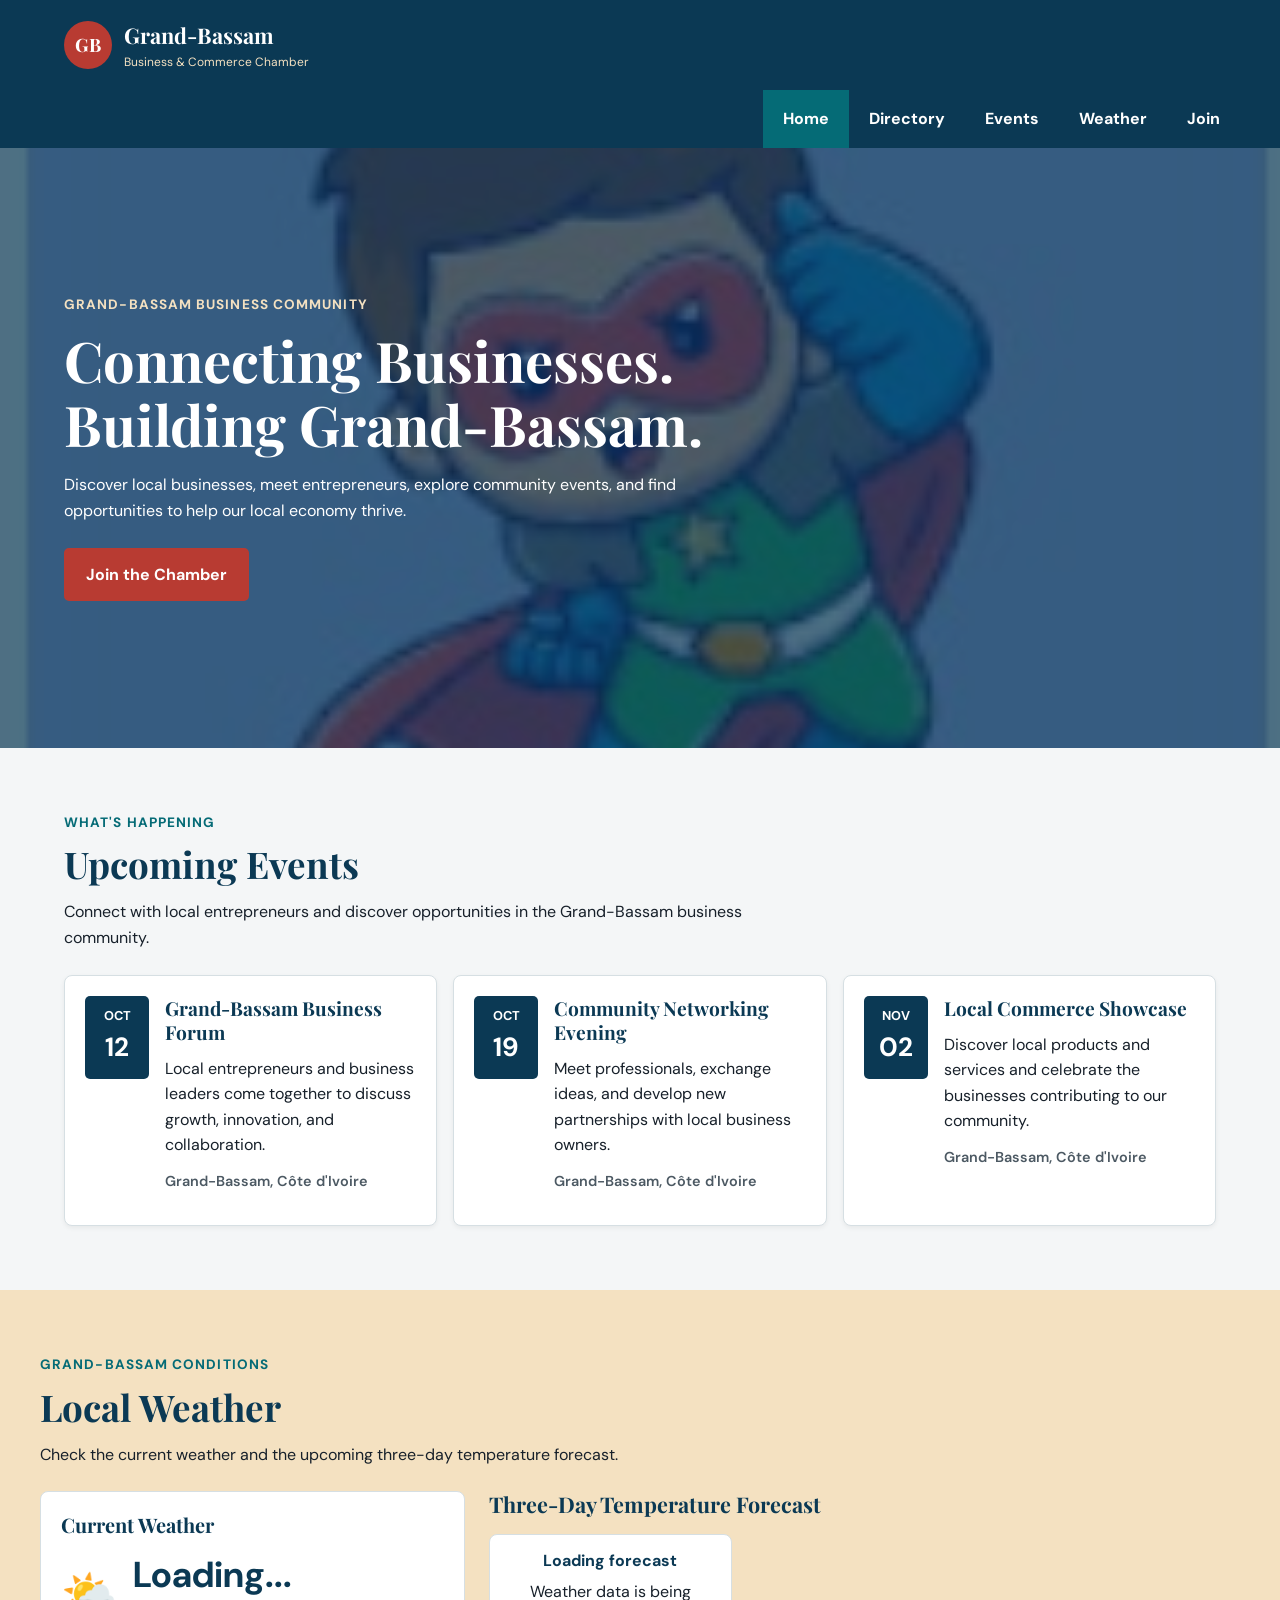
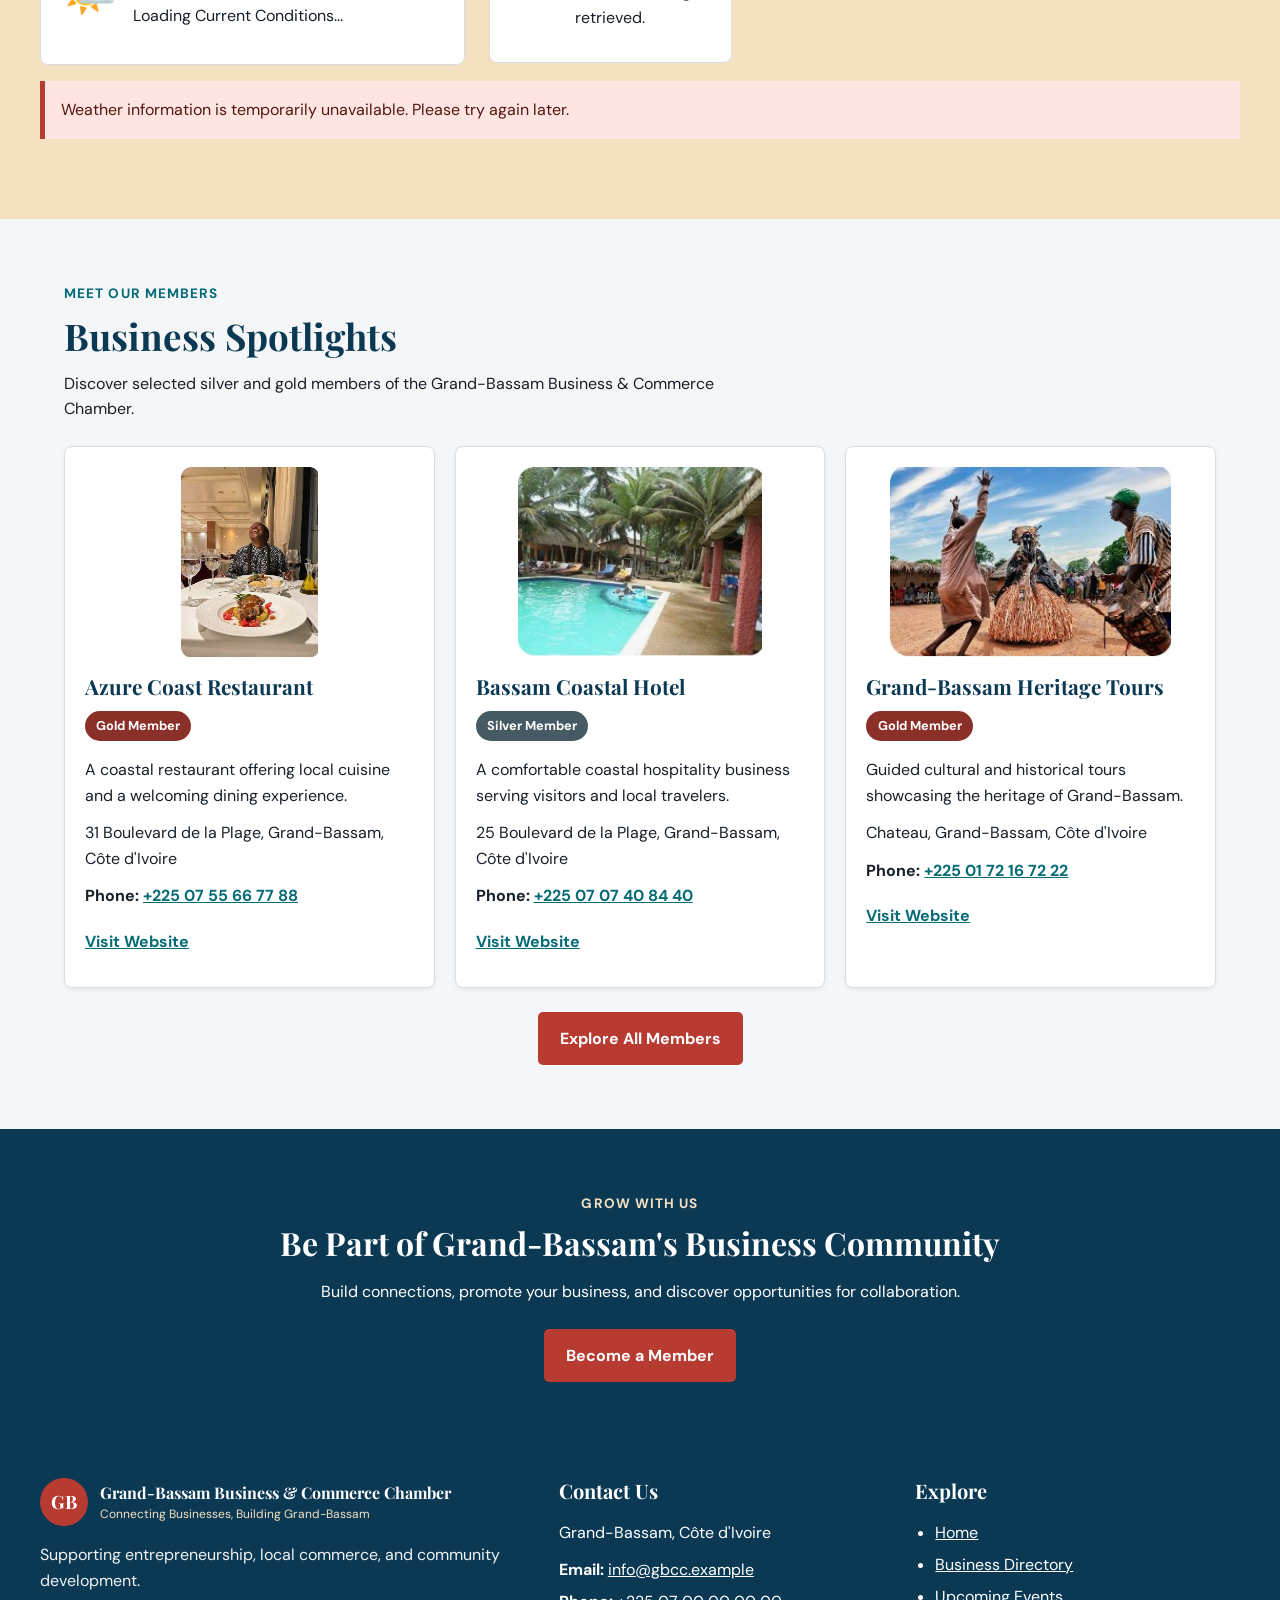
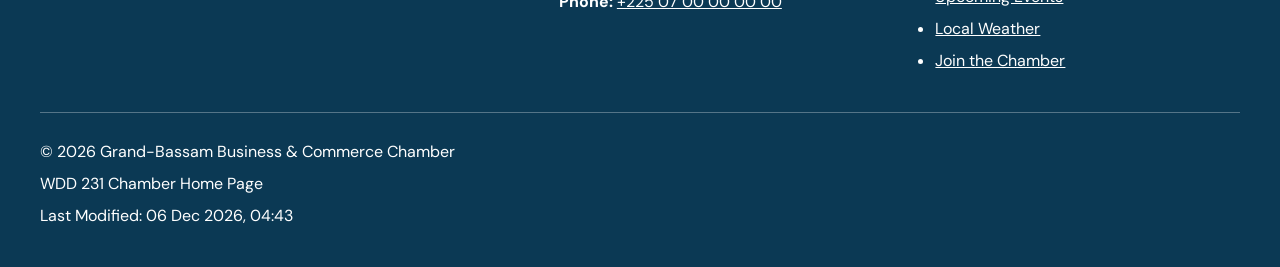
==== commit 4a9b22cb: "Updated Chamber Home Page" ====
--- a/chamber/index.html
+++ b/chamber/index.html
@@ -446,7 +446,7 @@
 
                 <p>WDD 231 Chamber Home Page</p>
 
-                <p>
+                <p class="last-modified">
                     Last Modified:
                     <time id="last-modified"></time>
                 </p>
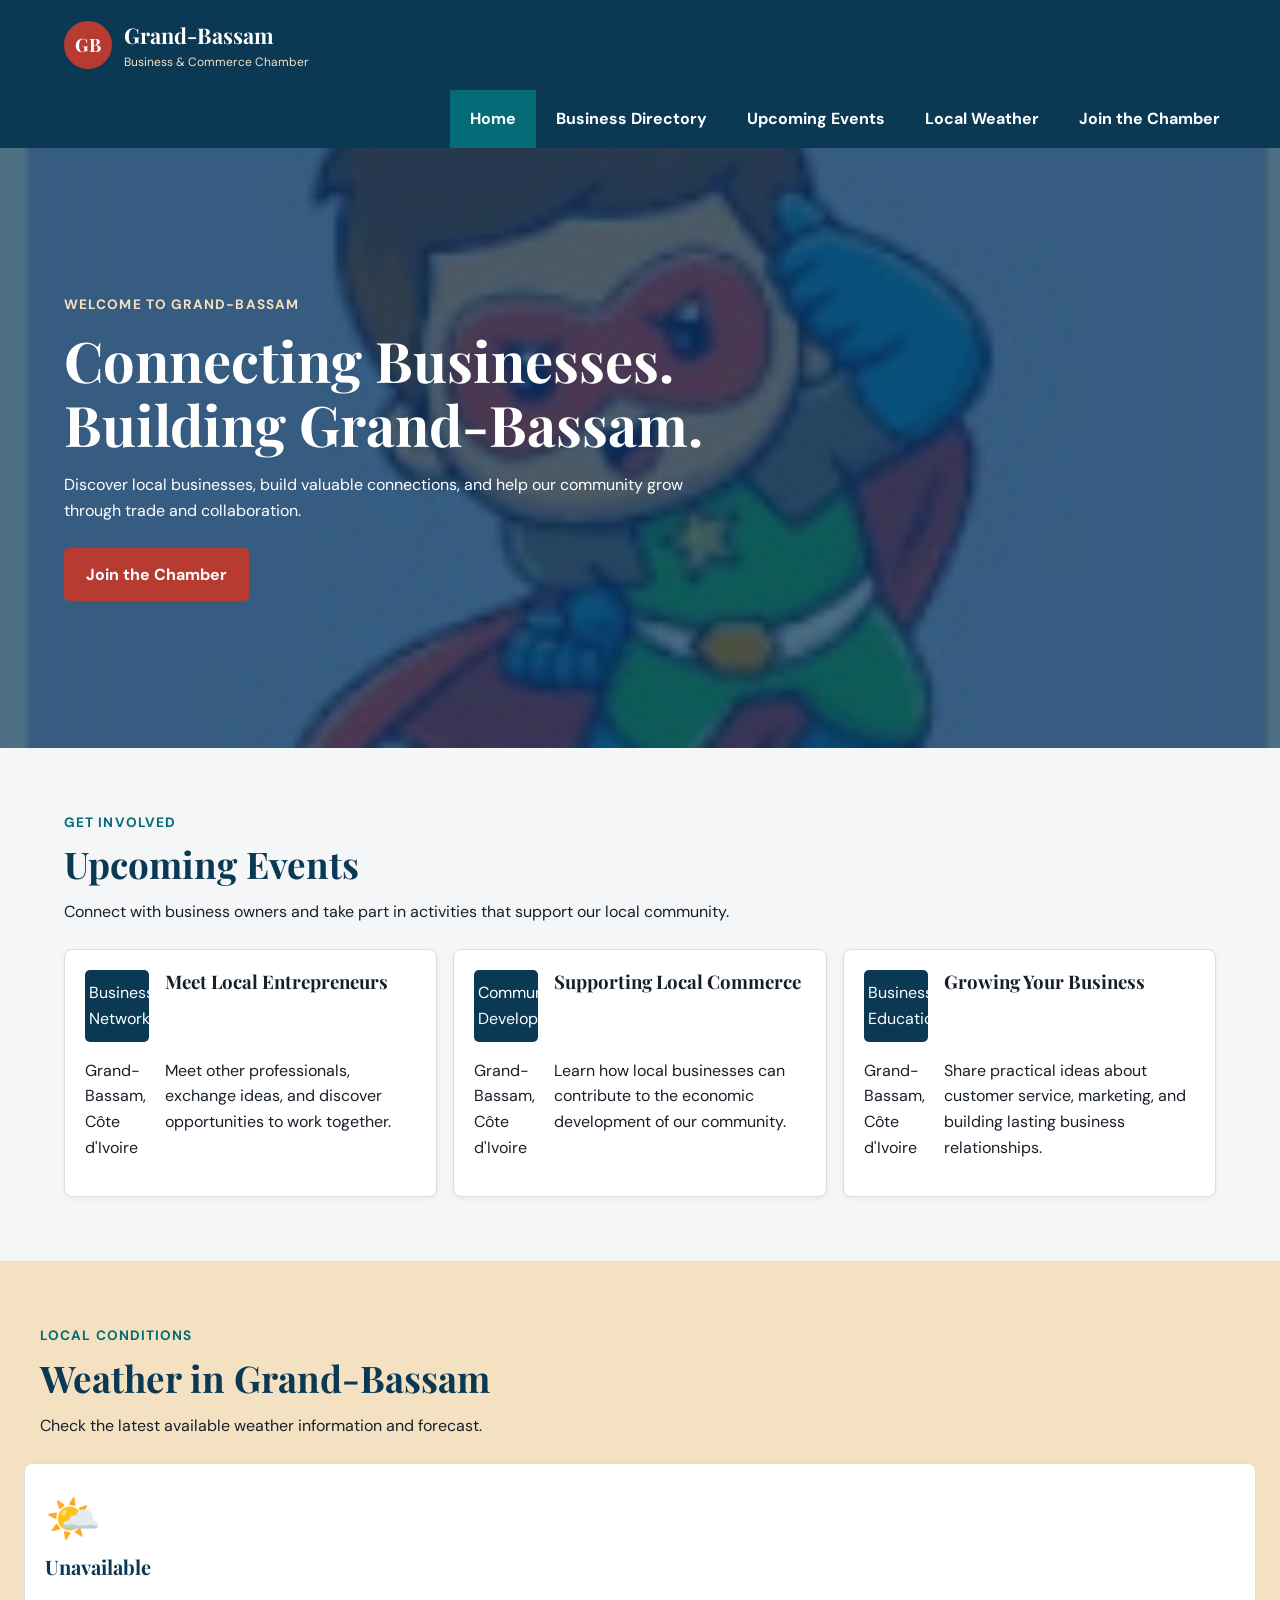
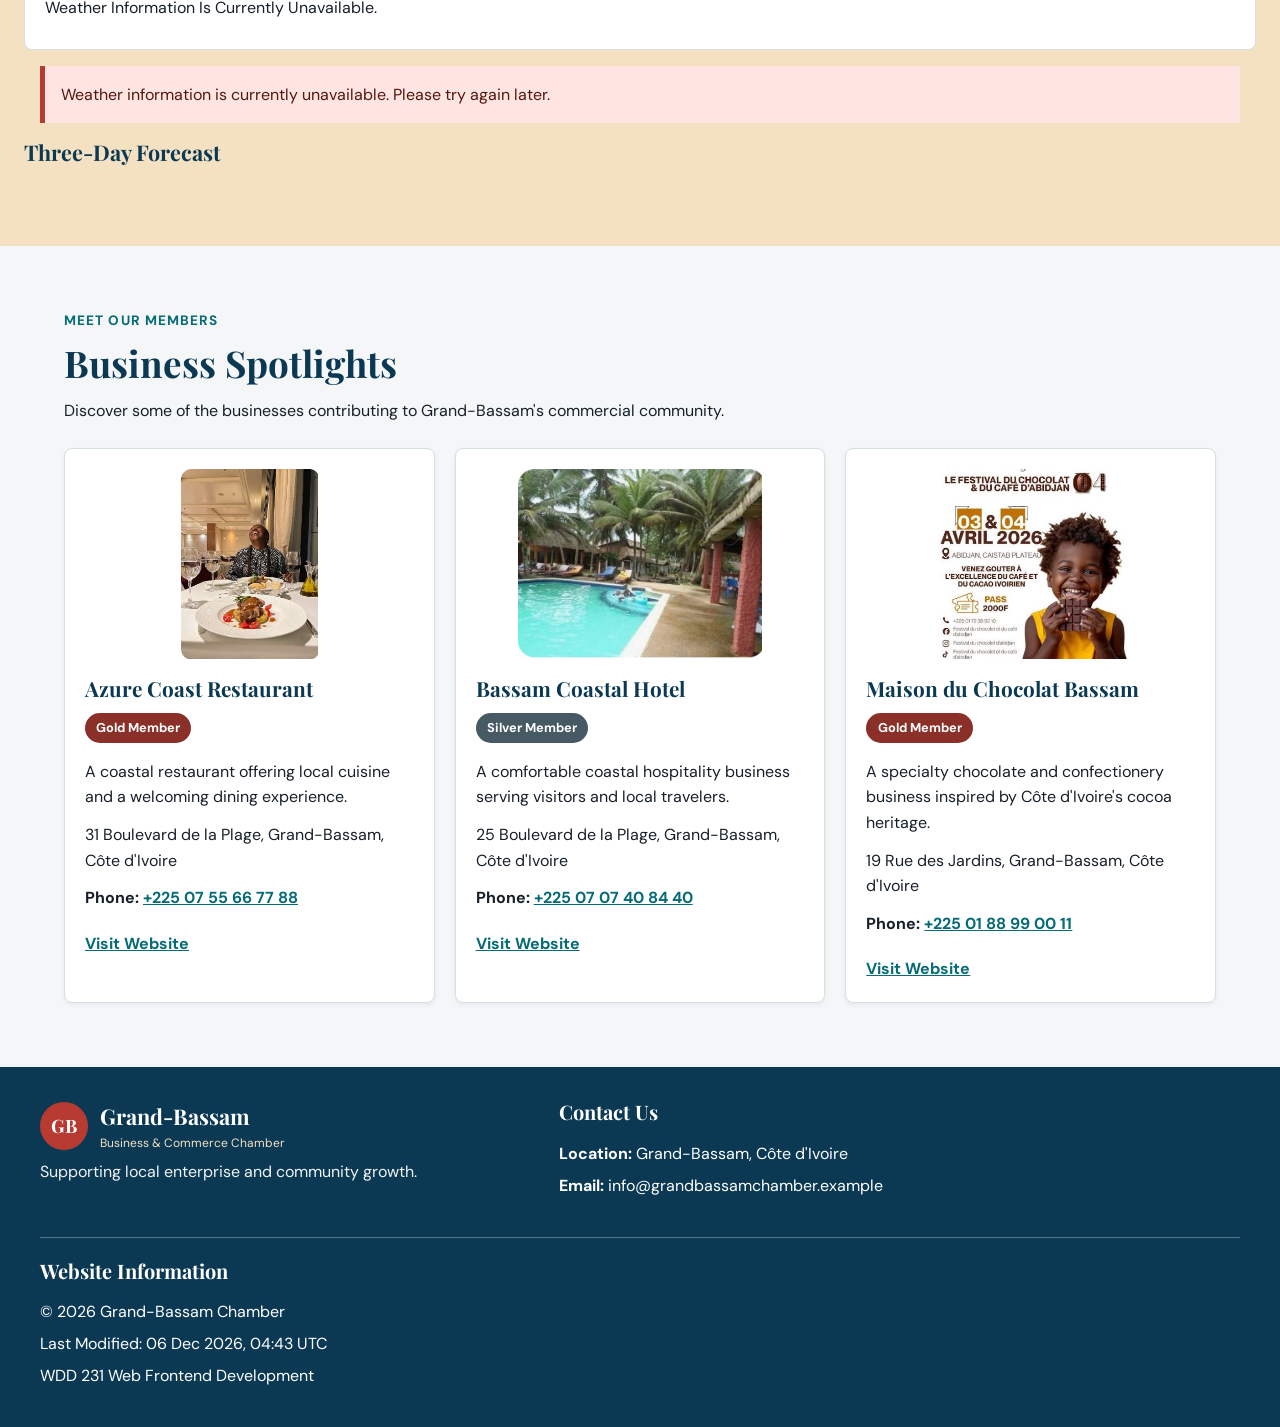
==== commit 597be9cf: "Updated Chamber Home Page" ====
--- a/chamber/index.html
+++ b/chamber/index.html
@@ -8,455 +8,200 @@
     <title>Grand-Bassam Business &amp; Commerce Chamber | Home</title>
 
     <meta name="description"
-        content="Discover business opportunities, local events, weather, and community partners through the Grand-Bassam Business and Commerce Chamber in Côte d'Ivoire.">
-
+        content="Discover local businesses, community events, weather forecasts, and business opportunities with the Grand-Bassam Business and Commerce Chamber.">
     <meta name="author" content="Kouame Richard Kouadio">
 
-    <meta name="theme-color" content="#0b3954">
-
     <link rel="icon" href="images/favicon.svg" type="image/svg+xml">
 
-    <!-- Open Graph metadata -->
-    <meta property="og:title" content="Grand-Bassam Business &amp; Commerce Chamber">
-
-    <meta property="og:description"
-        content="Connect with businesses, discover events, and support commerce in Grand-Bassam.">
-
-    <meta property="og:image" content="https://richard-kouadio.github.io/wdd231/chamber/images/hero.jpg">
-
-    <meta property="og:url" content="https://richard-kouadio.github.io/wdd231/chamber/index.html">
-
-    <meta property="og:type" content="website">
-
-    <!-- Google Fonts -->
     <link rel="preconnect" href="https://fonts.googleapis.com">
     <link rel="preconnect" href="https://fonts.gstatic.com" crossorigin>
-
     <link
-        href="https://fonts.googleapis.com/css2?family=DM+Sans:wght@400;500;600;700&family=Playfair+Display:wght@600;700&display=swap"
+        href="https://fonts.googleapis.com/css2?family=DM+Sans:wght@400;500;600;700&family=Playfair+Display:wght@400;700&display=swap"
         rel="stylesheet">
 
-    <!-- Stylesheets -->
+    <meta property="og:title" content="Grand-Bassam Business &amp; Commerce Chamber">
+    <meta property="og:description"
+        content="Connect with local businesses, discover community events, and support commerce in Grand-Bassam, Côte d'Ivoire.">
+    <meta property="og:image" content="https://richard-kouadio.github.io/wdd231/chamber/images/hero.jpg">
+    <meta property="og:url" content="https://richard-kouadio.github.io/wdd231/chamber/">
+    <meta property="og:type" content="website">
+
     <link rel="stylesheet" href="styles/normalize.css">
     <link rel="stylesheet" href="styles/small.css">
     <link rel="stylesheet" href="styles/larger.css">
 
-    <!-- JavaScript -->
     <script src="scripts/home.js" defer></script>
 </head>
 
 <body>
-
     <a class="skip-link" href="#main-content">Skip to main content</a>
 
-    <!-- Header -->
     <header class="site-header">
-
         <div class="header-content">
-
-            <a class="brand" href="index.html" aria-label="Grand-Bassam Business and Commerce Chamber home">
-
+            <a class="brand" href="index.html" aria-label="Grand-Bassam Chamber home">
                 <span class="brand-logo" aria-hidden="true">GB</span>
-
                 <span class="brand-text">
                     <span class="brand-name">Grand-Bassam</span>
-                    <span class="brand-subtitle">
-                        Business &amp; Commerce Chamber
+                    <span class="brand-subtitle">Business &amp; Commerce Chamber</span>
+                </span>
+            </a>
+
+            <button class="menu-button" id="menu-button" type="button" aria-label="Open navigation menu"
+                aria-controls="main-nav" aria-expanded="false">
+                ☰
+            </button>
+        </div>
+
+        <nav class="main-nav" id="main-nav" aria-label="Main navigation">
+            <a class="active" href="index.html" aria-current="page">Home</a>
+            <a href="directory.html">Business Directory</a>
+            <a href="#events">Upcoming Events</a>
+            <a href="#weather">Local Weather</a>
+            <a href="join.html">Join the Chamber</a>
+        </nav>
+    </header>
+
+    <main id="main-content">
+        <section class="hero" aria-labelledby="hero-heading">
+            <img src="images/hero.jpg" alt="Coastal scenery in Grand-Bassam, Côte d'Ivoire" width="1200" height="600"
+                fetchpriority="high">
+
+            <div class="hero-content">
+                <p class="eyebrow">Welcome to Grand-Bassam</p>
+
+                <h1 id="hero-heading">Connecting Businesses. Building Grand-Bassam.</h1>
+
+                <p>
+                    Discover local businesses, build valuable connections,
+                    and help our community grow through trade and collaboration.
+                </p>
+
+                <a class="hero-cta" href="join.html">Join the Chamber</a>
+            </div>
+        </section>
+
+        <section class="home-section events-section" id="events" aria-labelledby="events-heading">
+            <div class="section-heading">
+                <p class="eyebrow">Get involved</p>
+                <h2 id="events-heading">Upcoming Events</h2>
+                <p>
+                    Connect with business owners and take part in activities
+                    that support our local community.
+                </p>
+            </div>
+
+            <div class="events-grid">
+                <article class="event-card">
+                    <p class="event-date">Business Networking</p>
+                    <h3>Meet Local Entrepreneurs</h3>
+                    <p class="event-location">Grand-Bassam, Côte d'Ivoire</p>
+                    <p>
+                        Meet other professionals, exchange ideas, and discover
+                        opportunities to work together.
+                    </p>
+                </article>
+
+                <article class="event-card">
+                    <p class="event-date">Community Development</p>
+                    <h3>Supporting Local Commerce</h3>
+                    <p class="event-location">Grand-Bassam, Côte d'Ivoire</p>
+                    <p>
+                        Learn how local businesses can contribute to the
+                        economic development of our community.
+                    </p>
+                </article>
+
+                <article class="event-card">
+                    <p class="event-date">Business Education</p>
+                    <h3>Growing Your Business</h3>
+                    <p class="event-location">Grand-Bassam, Côte d'Ivoire</p>
+                    <p>
+                        Share practical ideas about customer service,
+                        marketing, and building lasting business relationships.
+                    </p>
+                </article>
+            </div>
+        </section>
+
+        <section class="home-section weather-section" id="weather" aria-labelledby="weather-heading">
+            <div class="section-heading">
+                <p class="eyebrow">Local conditions</p>
+                <h2 id="weather-heading">Weather in Grand-Bassam</h2>
+                <p>Check the latest available weather information and forecast.</p>
+            </div>
+
+            <div class="weather-current" aria-live="polite">
+                <span class="weather-icon" id="weather-icon" aria-hidden="true">🌤️</span>
+
+                <div>
+                    <h3 class="weather-temperature" id="current-temperature">Loading...</h3>
+                    <p id="weather-description">Getting weather information...</p>
+                    <p class="weather-detail" id="weather-updated"></p>
+                </div>
+            </div>
+
+            <p class="error-message" id="weather-error" hidden>
+                Weather information is currently unavailable. Please try again later.
+            </p>
+
+            <h3 class="forecast-title">Three-Day Forecast</h3>
+
+            <div class="forecast-grid" id="forecast-container" aria-live="polite">
+                <p>Loading forecast...</p>
+            </div>
+        </section>
+
+        <section class="home-section spotlight-section" aria-labelledby="spotlight-heading">
+            <div class="section-heading">
+                <p class="eyebrow">Meet our members</p>
+                <h2 id="spotlight-heading">Business Spotlights</h2>
+                <p>
+                    Discover some of the businesses contributing to
+                    Grand-Bassam's commercial community.
+                </p>
+            </div>
+
+            <div class="spotlight-grid" id="spotlight-container">
+                <p>Loading business spotlights...</p>
+            </div>
+
+            <p class="error-message" id="spotlight-error" hidden>
+                Business spotlights could not be loaded. Please try again later.
+            </p>
+        </section>
+    </main>
+
+    <footer class="site-footer">
+        <div class="footer-content">
+            <div class="footer-brand">
+                <a class="brand" href="index.html">
+                    <span class="brand-logo" aria-hidden="true">GB</span>
+                    <span class="brand-text">
+                        <span class="brand-name">Grand-Bassam</span>
+                        <span class="brand-subtitle">Business &amp; Commerce Chamber</span>
                     </span>
-                </span>
-
-            </a>
-
-            <button id="menu-button" class="menu-button" type="button" aria-label="Open navigation menu"
-                aria-expanded="false" aria-controls="main-nav">
-
-                <span aria-hidden="true">&#9776;</span>
-
-            </button>
-
-        </div>
-
-        <nav id="main-nav" class="main-nav" aria-label="Main navigation">
-
-            <a class="active" href="index.html" aria-current="page">
-                Home
-            </a>
-
-            <a href="directory.html">
-                Directory
-            </a>
-
-            <a href="#events">
-                Events
-            </a>
-
-            <a href="#weather">
-                Weather
-            </a>
-
-            <a href="join.html">
-                Join
-            </a>
-
-        </nav>
-
-    </header>
-
-    <main id="main-content">
-
-        <!-- Hero section -->
-        <section class="hero" aria-labelledby="hero-title">
-
-            <img src="images/hero.jpg" alt="Coastal scenery in Grand-Bassam, Côte d'Ivoire" width="1600" height="900"
-                fetchpriority="high">
-
-            <div class="hero-content">
-
-                <p class="eyebrow">
-                    Grand-Bassam Business Community
-                </p>
-
-                <h1 id="hero-title">
-                    Connecting Businesses. Building Grand-Bassam.
-                </h1>
-
-                <p>
-                    Discover local businesses, meet entrepreneurs,
-                    explore community events, and find opportunities
-                    to help our local economy thrive.
-                </p>
-
-                <a class="hero-cta" href="join.html">
-                    Join the Chamber
                 </a>
 
-            </div>
-
-        </section>
-
-        <!-- Events section -->
-        <section id="events" class="home-section events-section" aria-labelledby="events-title">
-
-            <div class="section-heading">
-
-                <p class="eyebrow">What's Happening</p>
-
-                <h2 id="events-title">Upcoming Events</h2>
-
-                <p>
-                    Connect with local entrepreneurs and discover
-                    opportunities in the Grand-Bassam business community.
-                </p>
-
-            </div>
-
-            <div class="events-grid">
-
-                <article class="event-card">
-
-                    <p class="event-date">
-                        <span>OCT</span>
-                        <strong>12</strong>
-                    </p>
-
-                    <div class="event-content">
-
-                        <h3>Grand-Bassam Business Forum</h3>
-
-                        <p>
-                            Local entrepreneurs and business leaders
-                            come together to discuss growth,
-                            innovation, and collaboration.
-                        </p>
-
-                        <p class="event-location">
-                            Grand-Bassam, Côte d'Ivoire
-                        </p>
-
-                    </div>
-
-                </article>
-
-                <article class="event-card">
-
-                    <p class="event-date">
-                        <span>OCT</span>
-                        <strong>19</strong>
-                    </p>
-
-                    <div class="event-content">
-
-                        <h3>Community Networking Evening</h3>
-
-                        <p>
-                            Meet professionals, exchange ideas,
-                            and develop new partnerships with
-                            local business owners.
-                        </p>
-
-                        <p class="event-location">
-                            Grand-Bassam, Côte d'Ivoire
-                        </p>
-
-                    </div>
-
-                </article>
-
-                <article class="event-card">
-
-                    <p class="event-date">
-                        <span>NOV</span>
-                        <strong>02</strong>
-                    </p>
-
-                    <div class="event-content">
-
-                        <h3>Local Commerce Showcase</h3>
-
-                        <p>
-                            Discover local products and services
-                            and celebrate the businesses contributing
-                            to our community.
-                        </p>
-
-                        <p class="event-location">
-                            Grand-Bassam, Côte d'Ivoire
-                        </p>
-
-                    </div>
-
-                </article>
-
-            </div>
-
-        </section>
-
-        <!-- Weather section -->
-        <section id="weather" class="home-section weather-section" aria-labelledby="weather-title">
-
-            <div class="section-heading">
-
-                <p class="eyebrow">Grand-Bassam Conditions</p>
-
-                <h2 id="weather-title">Local Weather</h2>
-
-                <p>
-                    Check the current weather and the upcoming
-                    three-day temperature forecast.
-                </p>
-
-            </div>
-
-            <div class="weather-layout">
-
-                <article class="weather-current" aria-labelledby="current-weather-title">
-
-                    <h3 id="current-weather-title">
-                        Current Weather
-                    </h3>
-
-                    <div class="weather-current-content">
-
-                        <span id="weather-icon" class="weather-icon" aria-hidden="true">🌤️</span>
-
-                        <div>
-
-                            <p id="current-temperature" class="weather-temperature" aria-live="polite">
-                                Loading...
-                            </p>
-
-                            <p id="weather-description">
-                                Loading current conditions...
-                            </p>
-
-                            <p id="feels-like" class="weather-detail"></p>
-
-                        </div>
-
-                    </div>
-
-                    <p id="weather-updated" class="weather-updated"></p>
-
-                </article>
-
-                <div class="forecast">
-
-                    <h3 class="forecast-title">
-                        Three-Day Temperature Forecast
-                    </h3>
-
-                    <div id="forecast-container" class="forecast-grid" aria-live="polite">
-
-                        <article class="forecast-card">
-                            <h4>Loading forecast</h4>
-                            <p>Weather data is being retrieved.</p>
-                        </article>
-
-                    </div>
-
-                </div>
-
-            </div>
-
-            <p id="weather-error" class="error-message" role="status" hidden>
-                Weather information is temporarily unavailable.
-                Please try again later.
-            </p>
-
-        </section>
-
-        <!-- Business spotlight section -->
-        <section class="home-section spotlight-section" aria-labelledby="spotlight-title">
-
-            <div class="section-heading">
-
-                <p class="eyebrow">Meet Our Members</p>
-
-                <h2 id="spotlight-title">Business Spotlights</h2>
-
-                <p>
-                    Discover selected silver and gold members
-                    of the Grand-Bassam Business &amp; Commerce Chamber.
-                </p>
-
-            </div>
-
-            <div id="spotlight-container" class="spotlight-grid" aria-live="polite">
-
-                <article class="spotlight-card">
-                    <h3>Our Business Members</h3>
-                    <p>Loading business spotlights...</p>
-                </article>
-
-            </div>
-
-            <p id="spotlight-error" class="error-message" role="status" hidden>
-                We could not load the business spotlights.
-                Please check your connection and try again.
-            </p>
-
-            <p class="directory-link">
-                <a class="secondary-cta" href="directory.html">
-                    Explore All Members
-                </a>
-            </p>
-
-        </section>
-
-        <!-- Membership call to action -->
-        <section class="join-section" aria-labelledby="join-title">
-
-            <div class="join-content">
-
-                <p class="eyebrow">Grow With Us</p>
-
-                <h2 id="join-title">
-                    Be Part of Grand-Bassam's Business Community
-                </h2>
-
-                <p>
-                    Build connections, promote your business,
-                    and discover opportunities for collaboration.
-                </p>
-
-                <a class="hero-cta" href="join.html">
-                    Become a Member
-                </a>
-
-            </div>
-
-        </section>
-
-    </main>
-
-    <!-- Footer -->
-    <footer class="site-footer">
-
-        <div class="footer-content">
-
-            <div class="footer-brand">
-
-                <a class="brand footer-brand-link" href="index.html">
-
-                    <span class="brand-logo" aria-hidden="true">GB</span>
-
-                    <span>
-                        <span class="footer-brand-name">
-                            Grand-Bassam Business &amp; Commerce Chamber
-                        </span>
-
-                        <span class="brand-subtitle">
-                            Connecting Businesses, Building Grand-Bassam
-                        </span>
-                    </span>
-
-                </a>
-
-                <p>
-                    Supporting entrepreneurship, local commerce,
-                    and community development.
-                </p>
-
+                <p>Supporting local enterprise and community growth.</p>
             </div>
 
             <div class="contact-info">
-
                 <h2>Contact Us</h2>
-
-                <address>
-                    Grand-Bassam, Côte d'Ivoire
-                </address>
-
-                <p>
-                    <strong>Email:</strong>
-                    <a href="mailto:info@gbcc.example">
-                        info@gbcc.example
-                    </a>
-                </p>
-
-                <p>
-                    <strong>Phone:</strong>
-                    <a href="tel:+2250700000000">
-                        +225 07 00 00 00 00
-                    </a>
-                </p>
-
-            </div>
-
-            <div class="footer-navigation">
-
-                <h2>Explore</h2>
-
-                <ul>
-                    <li><a href="index.html">Home</a></li>
-                    <li><a href="directory.html">Business Directory</a></li>
-                    <li><a href="#events">Upcoming Events</a></li>
-                    <li><a href="#weather">Local Weather</a></li>
-                    <li><a href="join.html">Join the Chamber</a></li>
-                </ul>
-
+                <p><strong>Location:</strong> Grand-Bassam, Côte d'Ivoire</p>
+                <p><strong>Email:</strong> info@grandbassamchamber.example</p>
             </div>
 
             <div class="development-info">
-
-                <p>
-                    &copy; <span id="current-year"></span>
-                    Grand-Bassam Business &amp; Commerce Chamber
-                </p>
-
-                <p>WDD 231 Chamber Home Page</p>
-
+                <h2>Website Information</h2>
+                <p>&copy; <span id="current-year">2026</span> Grand-Bassam Chamber</p>
                 <p class="last-modified">
                     Last Modified:
-                    <time id="last-modified"></time>
-                </p>
-
-            </div>
-
+                    <time id="last-modified" datetime="2000-01-01T00:00:00Z">Loading date...</time>
+                </p>
+                <p>WDD 231 Web Frontend Development</p>
+            </div>
         </div>
-
     </footer>
-
 </body>
 
 </html>
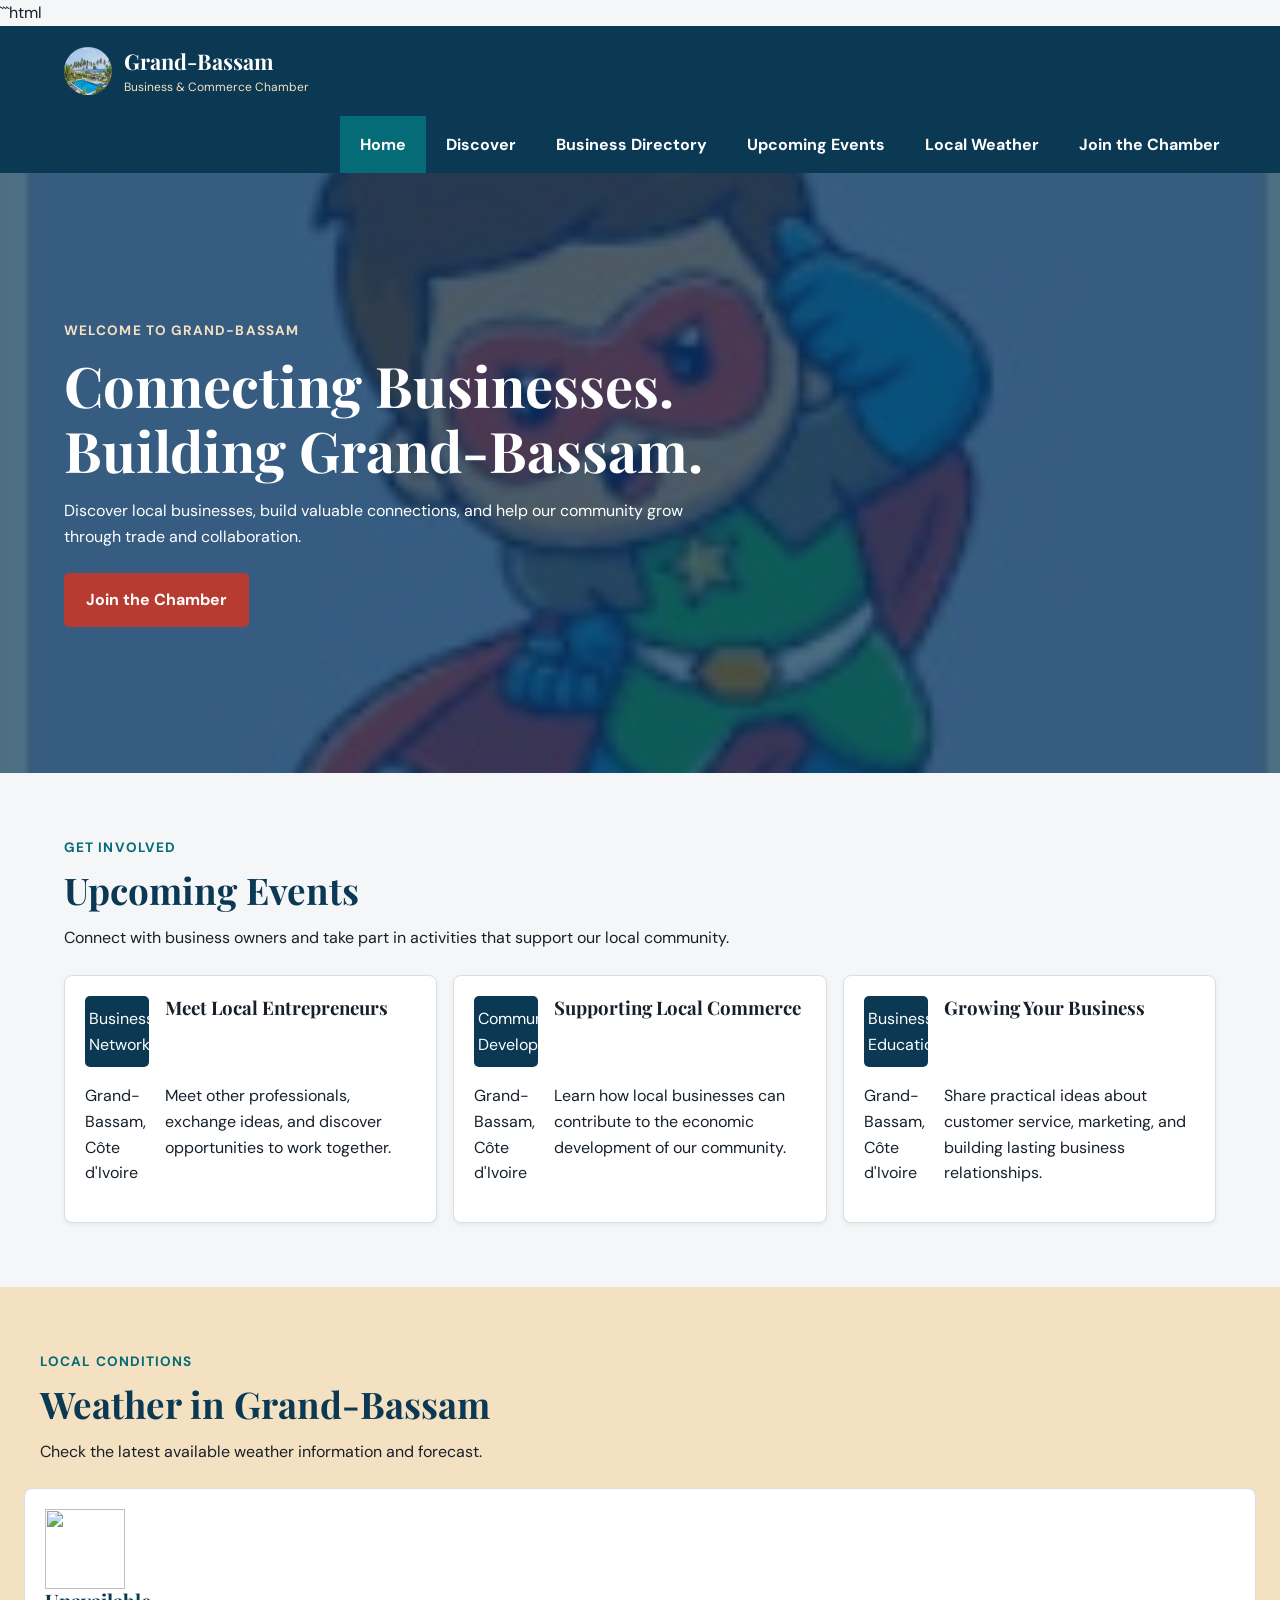
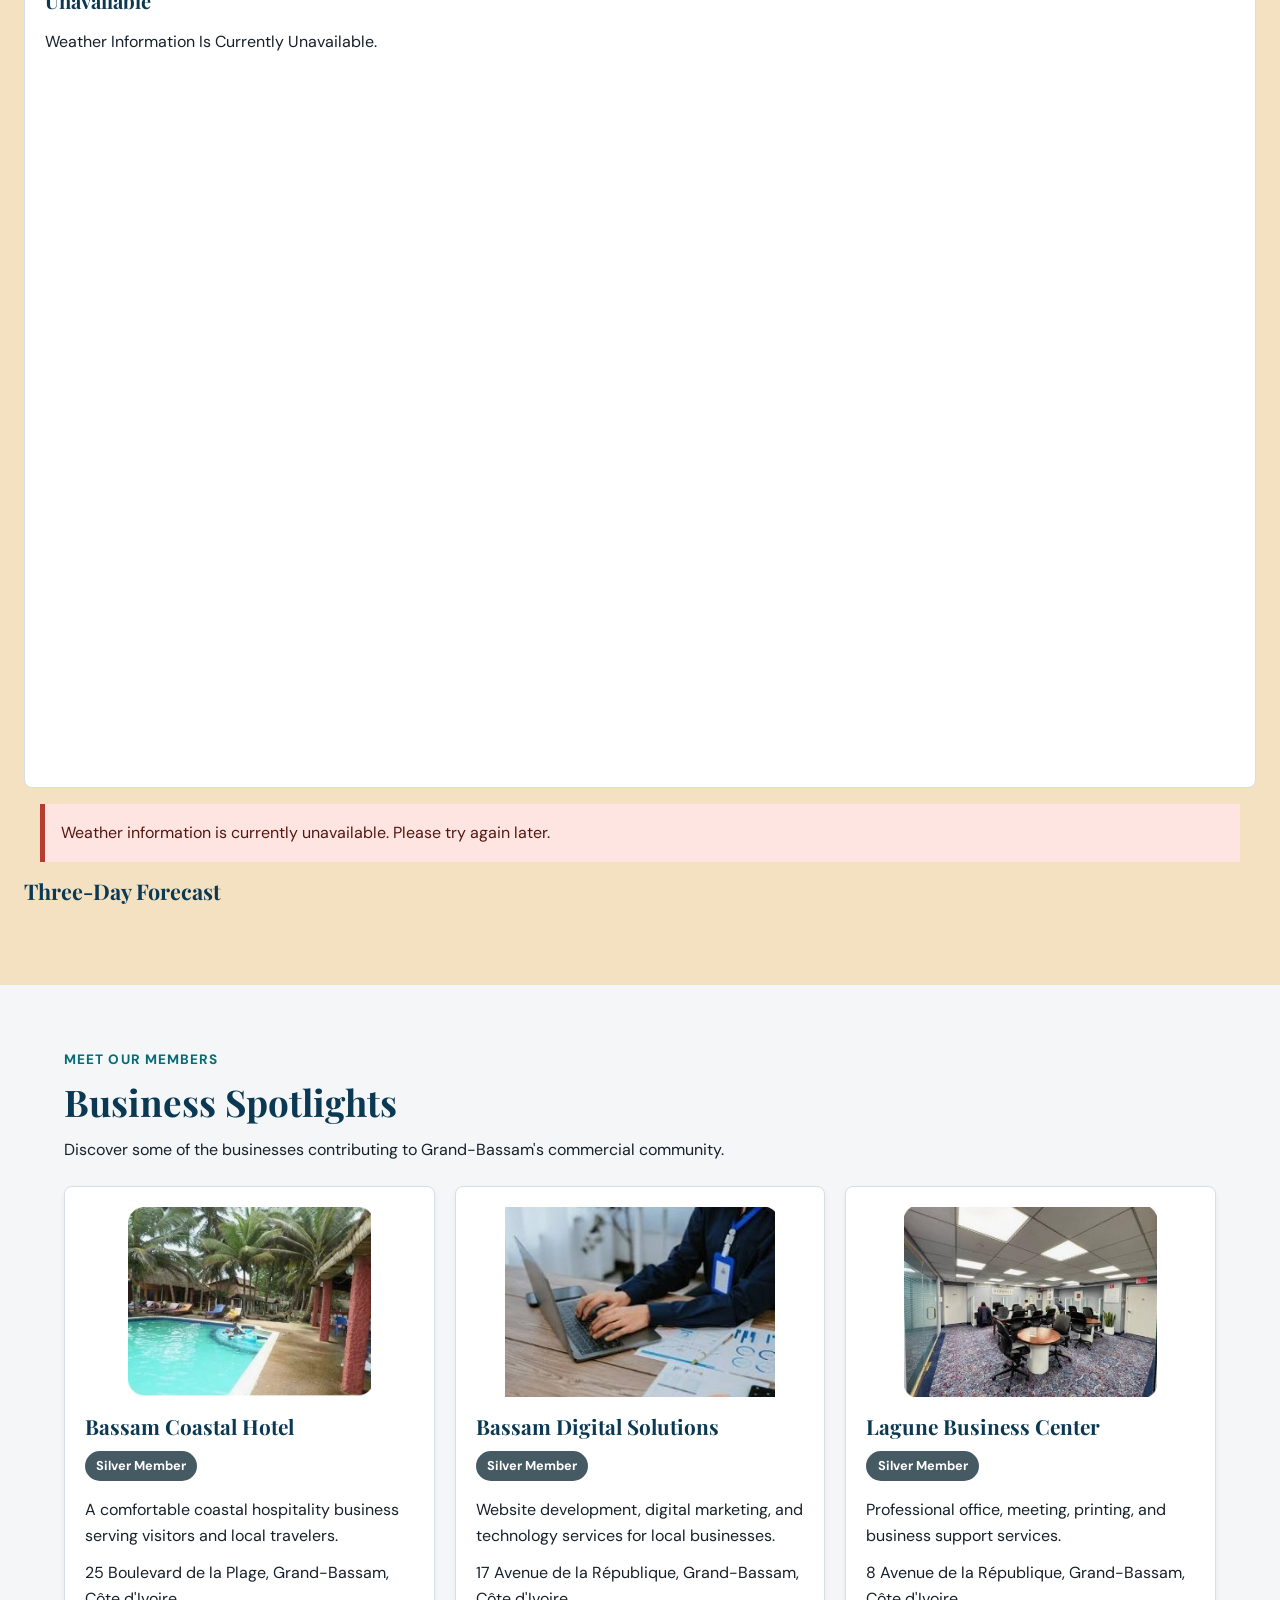
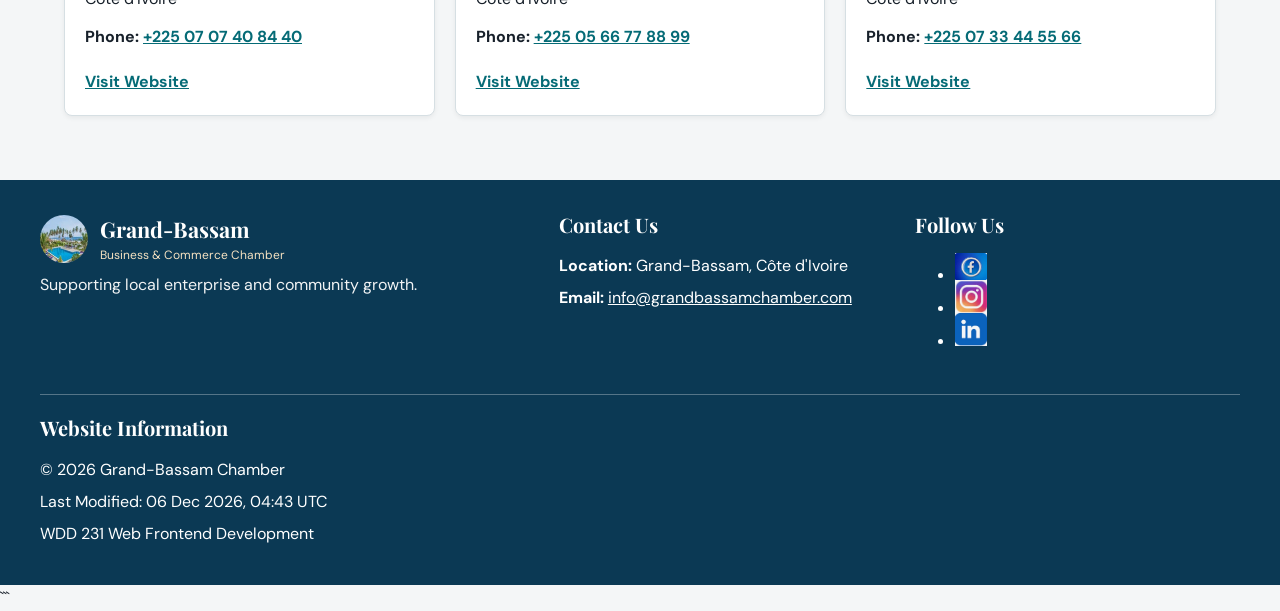
==== commit ee3fdb15: "Updated Chamber Home Page" ====
--- a/chamber/index.html
+++ b/chamber/index.html
@@ -1,3 +1,4 @@
+```html
 <!DOCTYPE html>
 <html lang="en">
 
@@ -11,7 +12,7 @@
         content="Discover local businesses, community events, weather forecasts, and business opportunities with the Grand-Bassam Business and Commerce Chamber.">
     <meta name="author" content="Kouame Richard Kouadio">
 
-    <link rel="icon" href="images/favicon.svg" type="image/svg+xml">
+    <link rel="icon" href="images/logo.png" type="image/png+xml">
 
     <link rel="preconnect" href="https://fonts.googleapis.com">
     <link rel="preconnect" href="https://fonts.gstatic.com" crossorigin>
@@ -19,7 +20,7 @@
         href="https://fonts.googleapis.com/css2?family=DM+Sans:wght@400;500;600;700&family=Playfair+Display:wght@400;700&display=swap"
         rel="stylesheet">
 
-    <meta property="og:title" content="Grand-Bassam Business &amp; Commerce Chamber">
+    <meta property="og:title" content="Grand-Bassam Business &amp; Commerce Chamber | Home">
     <meta property="og:description"
         content="Connect with local businesses, discover community events, and support commerce in Grand-Bassam, Côte d'Ivoire.">
     <meta property="og:image" content="https://richard-kouadio.github.io/wdd231/chamber/images/hero.jpg">
@@ -39,7 +40,7 @@
     <header class="site-header">
         <div class="header-content">
             <a class="brand" href="index.html" aria-label="Grand-Bassam Chamber home">
-                <span class="brand-logo" aria-hidden="true">GB</span>
+                <img class="brand-logo" src="images/logo.png" alt="" width="48" height="48">
                 <span class="brand-text">
                     <span class="brand-name">Grand-Bassam</span>
                     <span class="brand-subtitle">Business &amp; Commerce Chamber</span>
@@ -54,6 +55,7 @@
 
         <nav class="main-nav" id="main-nav" aria-label="Main navigation">
             <a class="active" href="index.html" aria-current="page">Home</a>
+            <a href="discover.html">Discover</a>
             <a href="directory.html">Business Directory</a>
             <a href="#events">Upcoming Events</a>
             <a href="#weather">Local Weather</a>
@@ -62,6 +64,7 @@
     </header>
 
     <main id="main-content">
+
         <section class="hero" aria-labelledby="hero-heading">
             <img src="images/hero.jpg" alt="Coastal scenery in Grand-Bassam, Côte d'Ivoire" width="1200" height="600"
                 fetchpriority="high">
@@ -69,7 +72,9 @@
             <div class="hero-content">
                 <p class="eyebrow">Welcome to Grand-Bassam</p>
 
-                <h1 id="hero-heading">Connecting Businesses. Building Grand-Bassam.</h1>
+                <h1 id="hero-heading">
+                    Connecting Businesses. Building Grand-Bassam.
+                </h1>
 
                 <p>
                     Discover local businesses, build valuable connections,
@@ -81,6 +86,7 @@
         </section>
 
         <section class="home-section events-section" id="events" aria-labelledby="events-heading">
+
             <div class="section-heading">
                 <p class="eyebrow">Get involved</p>
                 <h2 id="events-heading">Upcoming Events</h2>
@@ -124,18 +130,26 @@
         </section>
 
         <section class="home-section weather-section" id="weather" aria-labelledby="weather-heading">
+
             <div class="section-heading">
                 <p class="eyebrow">Local conditions</p>
                 <h2 id="weather-heading">Weather in Grand-Bassam</h2>
-                <p>Check the latest available weather information and forecast.</p>
+                <p>
+                    Check the latest available weather information and forecast.
+                </p>
             </div>
 
             <div class="weather-current" aria-live="polite">
-                <span class="weather-icon" id="weather-icon" aria-hidden="true">🌤️</span>
+                <img class="weather-icon" id="weather-icon" src="https://openweathermap.org/img/wn/01d@2x.png" alt=""
+                    width="80" height="80">
 
                 <div>
-                    <h3 class="weather-temperature" id="current-temperature">Loading...</h3>
-                    <p id="weather-description">Getting weather information...</p>
+                    <h3 class="weather-temperature" id="current-temperature">
+                        Loading...
+                    </h3>
+                    <p id="weather-description">
+                        Getting weather information...
+                    </p>
                     <p class="weather-detail" id="weather-updated"></p>
                 </div>
             </div>
@@ -152,6 +166,7 @@
         </section>
 
         <section class="home-section spotlight-section" aria-labelledby="spotlight-heading">
+
             <div class="section-heading">
                 <p class="eyebrow">Meet our members</p>
                 <h2 id="spotlight-heading">Business Spotlights</h2>
@@ -169,16 +184,20 @@
                 Business spotlights could not be loaded. Please try again later.
             </p>
         </section>
+
     </main>
 
     <footer class="site-footer">
         <div class="footer-content">
+
             <div class="footer-brand">
                 <a class="brand" href="index.html">
-                    <span class="brand-logo" aria-hidden="true">GB</span>
+                    <img class="brand-logo" src="images/logo.png" alt="" width="48" height="48">
                     <span class="brand-text">
                         <span class="brand-name">Grand-Bassam</span>
-                        <span class="brand-subtitle">Business &amp; Commerce Chamber</span>
+                        <span class="brand-subtitle">
+                            Business &amp; Commerce Chamber
+                        </span>
                     </span>
                 </a>
 
@@ -188,20 +207,57 @@
             <div class="contact-info">
                 <h2>Contact Us</h2>
                 <p><strong>Location:</strong> Grand-Bassam, Côte d'Ivoire</p>
-                <p><strong>Email:</strong> info@grandbassamchamber.example</p>
+                <p>
+                    <strong>Email:</strong>
+                    <a href="mailto:info@grandbassamchamber.com">
+                        info@grandbassamchamber.com
+                    </a>
+                </p>
+            </div>
+
+            <div class="social-links">
+                <h2>Follow Us</h2>
+
+                <ul>
+                    <li>
+                        <a href="https://www.facebook.com/" target="_blank" rel="noopener noreferrer"
+                            aria-label="Facebook">
+                            <img src="images/facebook.jpg" alt="" width="32" height="32">
+                        </a>
+                    </li>
+                    <li>
+                        <a href="https://www.instagram.com/" target="_blank" rel="noopener noreferrer"
+                            aria-label="Instagram">
+                            <img src="images/instagram.jpg" alt="" width="32" height="32">
+                        </a>
+                    </li>
+                    <li>
+                        <a href="https://www.linkedin.com/" target="_blank" rel="noopener noreferrer"
+                            aria-label="LinkedIn">
+                            <img src="images/linkedin.jpg" alt="" width="32" height="32">
+                        </a>
+                    </li>
+                </ul>
             </div>
 
             <div class="development-info">
                 <h2>Website Information</h2>
-                <p>&copy; <span id="current-year">2026</span> Grand-Bassam Chamber</p>
+                <p>
+                    &copy; <span id="current-year">2026</span>
+                    Grand-Bassam Chamber
+                </p>
                 <p class="last-modified">
                     Last Modified:
-                    <time id="last-modified" datetime="2000-01-01T00:00:00Z">Loading date...</time>
+                    <time id="last-modified" datetime="2000-01-01T00:00:00Z">
+                        Loading date...
+                    </time>
                 </p>
                 <p>WDD 231 Web Frontend Development</p>
             </div>
+
         </div>
     </footer>
 </body>
 
-</html>+</html>
+```
--- a/chamber/styles/small.css
+++ b/chamber/styles/small.css
@@ -1,15 +1,7 @@
-:root {
-    --ocean-blue: #0b3954;
-    --turquoise: #056b76;
-    --sand: #f4e1c1;
-    --coral: #b83b32;
-    --white: #ffffff;
-    --dark-text: #17202a;
-    --light-gray: #f4f6f7;
-    --border: #d6dfe3;
-    --heading-font: "Playfair Display", Georgia, serif;
-    --body-font: "DM Sans", Arial, sans-serif;
-}
+css
+/* =========================================
+   ROOT AND GENERAL STYLES
+   ========================================= */
 
 * {
     box-sizing: border-box;
@@ -22,9 +14,9 @@
 
 body {
     margin: 0;
-    font-family: var(--body-font);
-    color: var(--dark-text);
-    background-color: var(--light-gray);
+    font-family: "DM Sans", Arial, sans-serif;
+    color: #17202a;
+    background-color: #f4f6f7;
     line-height: 1.6;
 }
 
@@ -39,22 +31,22 @@
     font-family: inherit;
 }
 
+a {
+    overflow-wrap: anywhere;
+}
+
 button {
     cursor: pointer;
 }
 
-a {
-    overflow-wrap: anywhere;
-}
-
 a:focus-visible,
 button:focus-visible {
-    outline: 3px solid var(--coral);
+    outline: 3px solid #b83b32;
     outline-offset: 3px;
 }
 
 [hidden] {
-    display: none !important;
+    display: none;
 }
 
 h1,
@@ -67,8 +59,12 @@
 h1,
 h2,
 h3 {
-    font-family: var(--heading-font);
-}
+    font-family: "Playfair Display", Georgia, serif;
+}
+
+/* =========================================
+   SKIP LINK
+   ========================================= */
 
 .skip-link {
     position: absolute;
@@ -76,28 +72,30 @@
     left: 1rem;
     z-index: 100;
     padding: 0.75rem 1rem;
-    background: var(--white);
-    color: var(--ocean-blue);
+    background-color: #ffffff;
+    color: #0b3954;
 }
 
 .skip-link:focus {
     top: 1rem;
 }
 
-/* HEADER */
+/* =========================================
+   HEADER AND BRAND
+   ========================================= */
 
 .site-header {
-    background-color: var(--ocean-blue);
-    color: var(--white);
+    background-color: #0b3954;
+    color: #ffffff;
 }
 
 .header-content {
-    min-height: 80px;
-    padding: 1rem;
     display: flex;
     align-items: center;
     justify-content: space-between;
     gap: 1rem;
+    min-height: 80px;
+    padding: 1rem;
 }
 
 .brand {
@@ -105,20 +103,20 @@
     align-items: center;
     gap: 0.75rem;
     min-width: 0;
-    color: var(--white);
+    color: #ffffff;
     text-decoration: none;
 }
 
 .brand-logo {
+    display: grid;
     flex: 0 0 48px;
+    place-items: center;
     width: 48px;
     height: 48px;
-    display: grid;
-    place-items: center;
     border-radius: 50%;
-    background-color: var(--coral);
-    color: var(--white);
-    font-family: var(--heading-font);
+    background-color: #b83b32;
+    color: #ffffff;
+    font-family: "Playfair Display", Georgia, serif;
     font-size: 1.15rem;
     font-weight: 700;
 }
@@ -130,28 +128,30 @@
 
 .brand-name {
     display: block;
-    font-family: var(--heading-font);
+    font-family: "Playfair Display", Georgia, serif;
     font-size: 1.1rem;
     font-weight: 700;
 }
 
 .brand-subtitle {
     display: block;
-    color: var(--sand);
+    color: #f4e1c1;
     font-size: 0.75rem;
 }
 
-/* MOBILE NAVIGATION */
+/* =========================================
+   MOBILE NAVIGATION
+   ========================================= */
 
 .menu-button {
     flex: 0 0 auto;
     min-width: 44px;
     min-height: 44px;
     padding: 0.35rem 0.65rem;
-    border: 2px solid var(--white);
+    border: 2px solid #ffffff;
     border-radius: 5px;
-    background: transparent;
-    color: var(--white);
+    background-color: transparent;
+    color: #ffffff;
     font-size: 1.5rem;
 }
 
@@ -167,21 +167,23 @@
 
 .main-nav a {
     padding: 0.85rem 1rem;
-    color: var(--white);
+    color: #ffffff;
     font-weight: 700;
     text-decoration: none;
 }
 
 .main-nav a:hover,
 .main-nav a.active {
-    background-color: var(--turquoise);
-}
-
-/* GENERAL PAGE CONTENT */
+    background-color: #056b76;
+}
+
+/* =========================================
+   GENERAL PAGE CONTENT
+   ========================================= */
 
 .eyebrow {
     margin: 0 0 0.5rem;
-    color: var(--turquoise);
+    color: #056b76;
     font-size: 0.85rem;
     font-weight: 700;
     letter-spacing: 0.08em;
@@ -201,7 +203,7 @@
 
 .section-heading h2 {
     margin: 0.25rem 0 0.75rem;
-    color: var(--ocean-blue);
+    color: #0b3954;
     font-size: 2rem;
 }
 
@@ -210,13 +212,15 @@
     margin-bottom: 0;
 }
 
-/* HERO IMAGE */
+/* =========================================
+   HERO
+   ========================================= */
 
 .hero {
     position: relative;
     min-height: 430px;
     overflow: hidden;
-    background-color: var(--ocean-blue);
+    background-color: #0b3954;
 }
 
 .hero>img {
@@ -233,33 +237,34 @@
     position: absolute;
     inset: 0;
     z-index: 0;
-    background: rgba(11, 57, 84, 0.72);
+    background-color: rgba(11, 57, 84, 0.72);
     content: "";
 }
 
 .hero-content {
     position: relative;
     z-index: 1;
+    display: flex;
+    flex-direction: column;
+    align-items: flex-start;
+    justify-content: center;
     width: 100%;
     max-width: 1200px;
     min-height: 430px;
     margin: 0 auto;
     padding: 2rem 1rem;
-    display: flex;
-    flex-direction: column;
-    align-items: flex-start;
-    justify-content: center;
-    color: var(--white);
-}
-
-.hero-content .eyebrow {
-    color: var(--sand);
+    color: #ffffff;
+}
+
+.hero-content .eyebrow,
+.join-content .eyebrow {
+    color: #f4e1c1;
 }
 
 .hero-content h1 {
     max-width: 760px;
     margin: 0.25rem 0 1rem;
-    color: var(--white);
+    color: #ffffff;
     font-size: 2.1rem;
     line-height: 1.15;
 }
@@ -268,16 +273,20 @@
     max-width: 650px;
     margin: 0 0 1.5rem;
 }
+
+/* =========================================
+   BUTTONS AND CALLS TO ACTION
+   ========================================= */
 
 .hero-cta,
 .secondary-cta {
     display: inline-block;
     min-height: 44px;
     padding: 0.75rem 1.25rem;
-    border: 2px solid var(--coral);
+    border: 2px solid #b83b32;
     border-radius: 5px;
-    background-color: var(--coral);
-    color: var(--white);
+    background-color: #b83b32;
+    color: #ffffff;
     font-weight: 700;
     text-align: center;
     text-decoration: none;
@@ -285,14 +294,17 @@
 
 .hero-cta:hover,
 .secondary-cta:hover {
-    border-color: var(--turquoise);
-    background-color: var(--turquoise);
-}
-
-/* EVENTS */
+    border-color: #ffffff;
+    background-color: #056b76;
+    color: #ffffff;
+}
+
+/* =========================================
+   EVENTS
+   ========================================= */
 
 .events-section {
-    background-color: var(--light-gray);
+    background-color: #f4f6f7;
 }
 
 .events-grid {
@@ -306,9 +318,9 @@
     grid-template-columns: 64px minmax(0, 1fr);
     gap: 1rem;
     padding: 1.25rem;
-    border: 1px solid var(--border);
+    border: 1px solid #d6dfe3;
     border-radius: 8px;
-    background-color: var(--white);
+    background-color: #ffffff;
     box-shadow: 0 2px 5px rgba(0, 0, 0, 0.06);
 }
 
@@ -318,8 +330,8 @@
     align-self: start;
     padding: 0.65rem 0.25rem;
     border-radius: 5px;
-    background-color: var(--ocean-blue);
-    color: var(--white);
+    background-color: #0b3954;
+    color: #ffffff;
     text-align: center;
 }
 
@@ -339,7 +351,7 @@
 
 .event-content h3 {
     margin: 0 0 0.75rem;
-    color: var(--ocean-blue);
+    color: #0b3954;
     font-size: 1.2rem;
 }
 
@@ -353,11 +365,13 @@
     font-weight: 600;
 }
 
-/* WEATHER */
+/* =========================================
+   WEATHER
+   ========================================= */
 
 .weather-section {
     max-width: none;
-    background-color: var(--sand);
+    background-color: #f4e1c1;
 }
 
 .weather-section>.section-heading,
@@ -378,14 +392,14 @@
 .weather-current {
     min-width: 0;
     padding: 1.25rem;
-    border: 1px solid var(--border);
+    border: 1px solid #d6dfe3;
     border-radius: 8px;
-    background-color: var(--white);
+    background-color: #ffffff;
 }
 
 .weather-current h3 {
     margin: 0 0 1rem;
-    color: var(--ocean-blue);
+    color: #0b3954;
     font-size: 1.25rem;
 }
 
@@ -402,7 +416,7 @@
 
 .weather-temperature {
     margin: 0;
-    color: var(--ocean-blue);
+    color: #0b3954;
     font-size: 2.25rem;
     font-weight: 700;
     line-height: 1.2;
@@ -426,7 +440,7 @@
 
 .forecast-title {
     margin: 0 0 1rem;
-    color: var(--ocean-blue);
+    color: #0b3954;
     font-size: 1.35rem;
 }
 
@@ -439,15 +453,15 @@
 .forecast-card {
     min-width: 0;
     padding: 1rem;
-    border: 1px solid var(--border);
+    border: 1px solid #d6dfe3;
     border-radius: 8px;
-    background-color: var(--white);
+    background-color: #ffffff;
     text-align: center;
 }
 
 .forecast-card h4 {
     margin: 0 0 0.5rem;
-    color: var(--ocean-blue);
+    color: #0b3954;
     font-size: 1rem;
 }
 
@@ -458,7 +472,7 @@
 
 .forecast-temperature {
     margin: 0.5rem 0;
-    color: var(--turquoise);
+    color: #056b76;
     font-size: 1.5rem;
     font-weight: 700;
 }
@@ -469,10 +483,12 @@
     text-transform: capitalize;
 }
 
-/* BUSINESS SPOTLIGHTS */
+/* =========================================
+   BUSINESS SPOTLIGHTS
+   ========================================= */
 
 .spotlight-section {
-    background-color: var(--light-gray);
+    background-color: #f4f6f7;
 }
 
 .spotlight-grid {
@@ -484,9 +500,9 @@
 .spotlight-card {
     min-width: 0;
     padding: 1.25rem;
-    border: 1px solid var(--border);
+    border: 1px solid #d6dfe3;
     border-radius: 8px;
-    background-color: var(--white);
+    background-color: #ffffff;
     box-shadow: 0 2px 5px rgba(0, 0, 0, 0.06);
 }
 
@@ -501,7 +517,7 @@
 
 .spotlight-card h3 {
     margin: 0.5rem 0;
-    color: var(--ocean-blue);
+    color: #0b3954;
     font-size: 1.3rem;
 }
 
@@ -515,13 +531,16 @@
     overflow-wrap: anywhere;
 }
 
-.spotlight-card a {
+.spotlight-card a,
+.member-information a {
     color: #056b76;
     font-weight: 700;
-}
-
-.spotlight-card a:hover {
-    color: var(--ocean-blue);
+    overflow-wrap: anywhere;
+}
+
+.spotlight-card a:hover,
+.member-information a:hover {
+    color: #0b3954;
 }
 
 .spotlight-membership {
@@ -529,16 +548,18 @@
     margin: 0.25rem 0;
     padding: 0.3rem 0.7rem;
     border-radius: 20px;
-    color: var(--white);
+    color: #ffffff;
     font-size: 0.8rem;
     font-weight: 700;
 }
 
-.spotlight-membership.silver {
+.spotlight-membership.silver,
+.level-2 {
     background-color: #465a64;
 }
 
-.spotlight-membership.gold {
+.spotlight-membership.gold,
+.level-3 {
     background-color: #8b3028;
 }
 
@@ -547,12 +568,14 @@
     text-align: center;
 }
 
-/* JOIN CALL TO ACTION */
+/* =========================================
+   JOIN CALL TO ACTION
+   ========================================= */
 
 .join-section {
     padding: 3rem 1rem;
-    background-color: var(--ocean-blue);
-    color: var(--white);
+    background-color: #0b3954;
+    color: #ffffff;
     text-align: center;
 }
 
@@ -561,13 +584,9 @@
     margin: 0 auto;
 }
 
-.join-content .eyebrow {
-    color: var(--sand);
-}
-
 .join-content h2 {
     margin: 0.5rem 0 1rem;
-    color: var(--white);
+    color: #ffffff;
     font-size: 2rem;
 }
 
@@ -575,11 +594,13 @@
     margin-bottom: 1.5rem;
 }
 
-/* DIRECTORY PAGE */
+/* =========================================
+   DIRECTORY PAGE
+   ========================================= */
 
 .page-heading {
     padding: 2rem 1rem;
-    background-color: var(--sand);
+    background-color: #f4e1c1;
 }
 
 .page-heading>div {
@@ -589,7 +610,7 @@
 
 .page-heading h1 {
     margin: 0.25rem 0 0.75rem;
-    color: var(--ocean-blue);
+    color: #0b3954;
     font-size: 2rem;
 }
 
@@ -612,7 +633,7 @@
 
 .directory-header h2 {
     margin: 0 0 0.5rem;
-    color: var(--ocean-blue);
+    color: #0b3954;
 }
 
 .directory-header p {
@@ -621,23 +642,24 @@
 
 .view-controls {
     display: flex;
+    flex-wrap: wrap;
     gap: 0.5rem;
 }
 
 .view-button {
     min-height: 44px;
     padding: 0.6rem 1rem;
-    border: 2px solid var(--turquoise);
+    border: 2px solid #056b76;
     border-radius: 5px;
-    background-color: var(--white);
-    color: var(--ocean-blue);
+    background-color: #ffffff;
+    color: #0b3954;
     font-weight: 700;
 }
 
 .view-button:hover,
 .view-button.active {
-    background-color: var(--turquoise);
-    color: var(--white);
+    background-color: #056b76;
+    color: #ffffff;
 }
 
 .members-grid {
@@ -649,15 +671,15 @@
 .member-card {
     min-width: 0;
     overflow: hidden;
-    border: 1px solid var(--border);
+    border: 1px solid #d6dfe3;
     border-radius: 8px;
-    background-color: var(--white);
+    background-color: #ffffff;
     box-shadow: 0 2px 5px rgba(0, 0, 0, 0.06);
 }
 
 .member-image-container {
     min-height: 180px;
-    background-color: var(--sand);
+    background-color: #f4e1c1;
 }
 
 .member-image-container img {
@@ -672,7 +694,7 @@
 
 .member-information h3 {
     margin: 0.5rem 0;
-    color: var(--ocean-blue);
+    color: #0b3954;
     font-size: 1.3rem;
 }
 
@@ -683,33 +705,19 @@
 .member-information address {
     margin: 1rem 0;
     font-style: normal;
-}
-
-.member-information a {
-    color: #056b76;
-    font-weight: 600;
-    overflow-wrap: anywhere;
 }
 
 .membership-badge {
     display: inline-block;
     padding: 0.25rem 0.6rem;
     border-radius: 20px;
-    color: var(--white);
+    color: #ffffff;
     font-size: 0.75rem;
     font-weight: 700;
 }
 
 .level-1 {
-    background-color: var(--ocean-blue);
-}
-
-.level-2 {
-    background-color: #465a64;
-}
-
-.level-3 {
-    background-color: #8b3028;
+    background-color: #0b3954;
 }
 
 .website-link {
@@ -717,7 +725,9 @@
     margin-top: 0.5rem;
 }
 
-/* DIRECTORY LIST VIEW */
+/* =========================================
+   DIRECTORY LIST VIEW
+   ========================================= */
 
 .members-list {
     display: flex;
@@ -730,10 +740,7 @@
     grid-template-columns: 1fr;
 }
 
-.members-list .member-image-container {
-    display: none;
-}
-
+.members-list .member-image-container,
 .members-list .member-description {
     display: none;
 }
@@ -746,22 +753,26 @@
     margin-top: 0;
 }
 
-/* ERRORS */
+/* =========================================
+   ERROR MESSAGES
+   ========================================= */
 
 .error-message {
     margin-top: 1rem;
     padding: 1rem;
-    border-left: 5px solid var(--coral);
+    border-left: 5px solid #b83b32;
     background-color: #ffe5e2;
     color: #541710;
 }
 
-/* FOOTER */
+/* =========================================
+   FOOTER
+   ========================================= */
 
 .site-footer {
     padding: 2rem 1rem;
-    background-color: var(--ocean-blue);
-    color: var(--white);
+    background-color: #0b3954;
+    color: #ffffff;
 }
 
 .footer-content {
@@ -787,7 +798,7 @@
 
 .footer-brand-name {
     display: block;
-    font-family: var(--heading-font);
+    font-family: "Playfair Display", Georgia, serif;
     font-weight: 700;
 }
 
@@ -796,7 +807,7 @@
 }
 
 .site-footer .brand-subtitle {
-    color: var(--sand);
+    color: #f4e1c1;
 }
 
 .site-footer address {
@@ -809,7 +820,7 @@
 }
 
 .site-footer a:hover {
-    color: var(--sand);
+    color: #f4e1c1;
 }
 
 .footer-navigation ul {
@@ -827,7 +838,9 @@
     overflow-wrap: anywhere;
 }
 
-/* REDUCE ANIMATION FOR ACCESSIBILITY */
+/* =========================================
+   REDUCED MOTION ACCESSIBILITY
+   ========================================= */
 
 @media (prefers-reduced-motion: reduce) {
     html {
@@ -837,7 +850,7 @@
     *,
     *::before,
     *::after {
-        animation-duration: 0.01ms !important;
-        transition-duration: 0.01ms !important;
+        animation: none;
+        transition: none;
     }
 }
--- a/chamber/styles/larger.css
+++ b/chamber/styles/larger.css
@@ -1,9 +1,7 @@
-/* TABLET AND DESKTOP */
-
+/* TABLET AND DESKTOP STYLES */
 @media screen and (min-width: 640px) {
 
     /* Header and navigation */
-
     .header-content {
         max-width: 1200px;
         min-height: 90px;
@@ -20,12 +18,12 @@
     }
 
     .main-nav {
+        display: flex;
+        flex-direction: row;
+        flex-wrap: wrap;
+        justify-content: flex-end;
         max-width: 1200px;
         margin: 0 auto;
-        display: flex;
-        flex-direction: row;
-        justify-content: flex-end;
-        flex-wrap: wrap;
         border-top: none;
     }
 
@@ -34,17 +32,13 @@
     }
 
     /* Hero */
-
-    .hero {
-        min-height: 520px;
-    }
-
-    .hero>img {
+    .hero,
+    .hero>img,
+    .hero-content {
         min-height: 520px;
     }
 
     .hero-content {
-        min-height: 520px;
         padding: 2rem 1.5rem;
     }
 
@@ -52,8 +46,7 @@
         font-size: 3rem;
     }
 
-    /* General section spacing */
-
+    /* Home page sections */
     .home-section {
         padding: 4rem 1.5rem;
     }
@@ -62,16 +55,18 @@
         font-size: 2.3rem;
     }
 
+    .join-section {
+        padding: 4rem 1.5rem;
+    }
+
     /* Events */
-
     .events-grid {
         grid-template-columns: repeat(2, minmax(0, 1fr));
     }
 
     /* Weather */
-
     .weather-layout {
-        grid-template-columns: minmax(250px, 0.85fr) minmax(0, 1.5fr);
+        grid-template-columns: minmax(0, 0.85fr) minmax(0, 1.5fr);
         align-items: start;
     }
 
@@ -84,19 +79,11 @@
     }
 
     /* Business spotlights */
-
     .spotlight-grid {
         grid-template-columns: repeat(2, minmax(0, 1fr));
     }
 
-    /* Join section */
-
-    .join-section {
-        padding: 4rem 1.5rem;
-    }
-
     /* Directory */
-
     .page-heading {
         padding: 3rem 1.5rem;
     }
@@ -119,45 +106,29 @@
         grid-template-columns: repeat(2, minmax(0, 1fr));
     }
 
-    .members-list .member-card {
-        grid-template-columns: minmax(0, 1fr);
-    }
-
     /* Footer */
-
     .footer-content {
         grid-template-columns: repeat(2, minmax(0, 1fr));
         gap: 2rem;
     }
-
-    .development-info {
-        padding-top: 1rem;
-        border-top: 1px solid rgba(255, 255, 255, 0.3);
-    }
 }
 
 /* LARGE DESKTOP */
-
 @media screen and (min-width: 1000px) {
 
     /* Header */
-
     .brand-name {
         font-size: 1.35rem;
     }
 
     /* Hero */
-
-    .hero {
-        min-height: 600px;
-    }
-
-    .hero>img {
+    .hero,
+    .hero>img,
+    .hero-content {
         min-height: 600px;
     }
 
     .hero-content {
-        min-height: 600px;
         padding: 3rem 1.5rem;
     }
 
@@ -166,19 +137,16 @@
     }
 
     /* Events */
-
     .events-grid {
         grid-template-columns: repeat(3, minmax(0, 1fr));
     }
 
     /* Business spotlights */
-
     .spotlight-grid {
         grid-template-columns: repeat(3, minmax(0, 1fr));
     }
 
     /* Directory */
-
     .page-heading h1 {
         font-size: 3.2rem;
     }
@@ -188,26 +156,20 @@
     }
 
     /* Footer */
-
     .footer-content {
         grid-template-columns: 1.5fr 1fr 1fr;
-        gap: 2rem;
     }
 
     .development-info {
         grid-column: 1 / -1;
         padding-top: 1.25rem;
-        border-top: 1px solid rgba(255, 255, 255, 0.3);
     }
 
     /* Hover effects */
-
     .event-card,
     .spotlight-card,
     .member-card {
-        transition:
-            transform 0.2s ease,
-            box-shadow 0.2s ease;
+        transition: transform 0.2s ease, box-shadow 0.2s ease;
     }
 
     .event-card:hover,
@@ -216,4 +178,20 @@
         transform: translateY(-3px);
         box-shadow: 0 6px 16px rgba(0, 0, 0, 0.12);
     }
+}
+
+/* Reduced motion accessibility */
+@media (prefers-reduced-motion: reduce) {
+
+    .event-card,
+    .spotlight-card,
+    .member-card {
+        transition: none;
+    }
+
+    .event-card:hover,
+    .spotlight-card:hover,
+    .member-card:hover {
+        transform: none;
+    }
 }
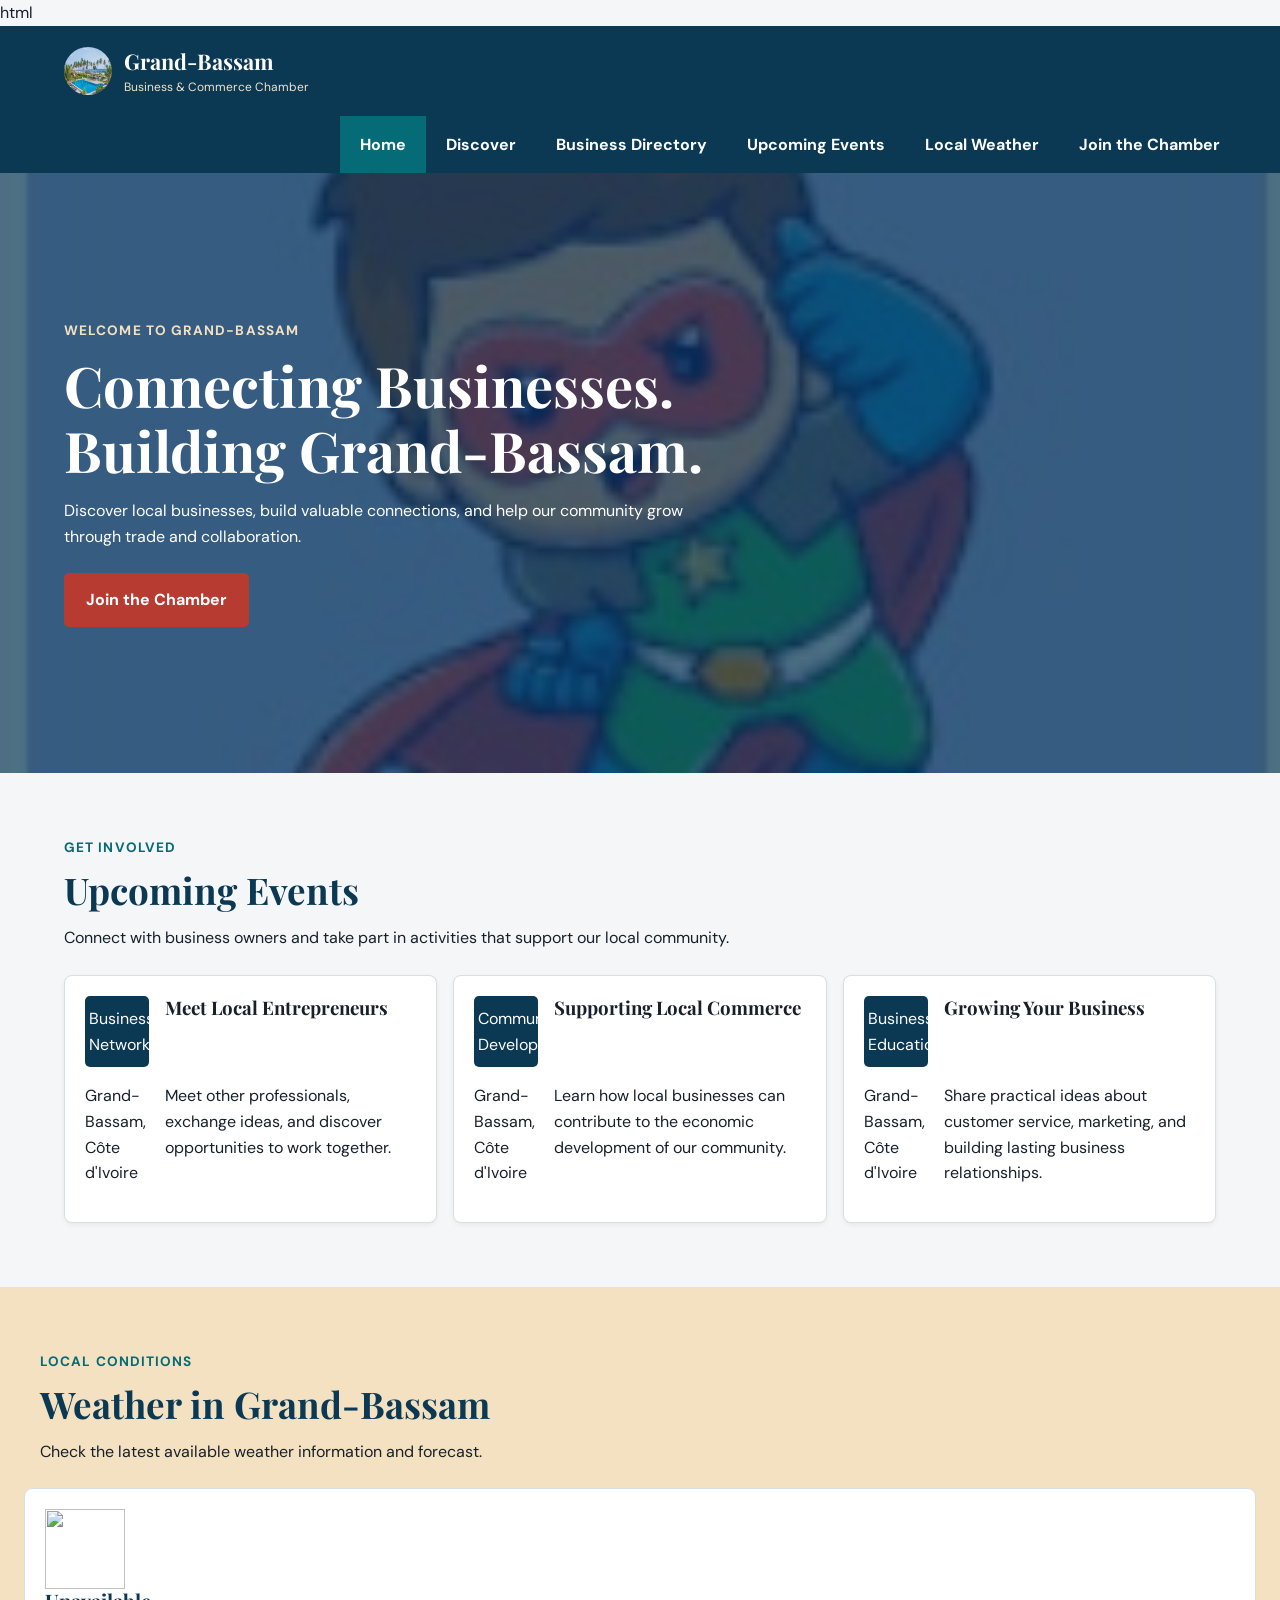
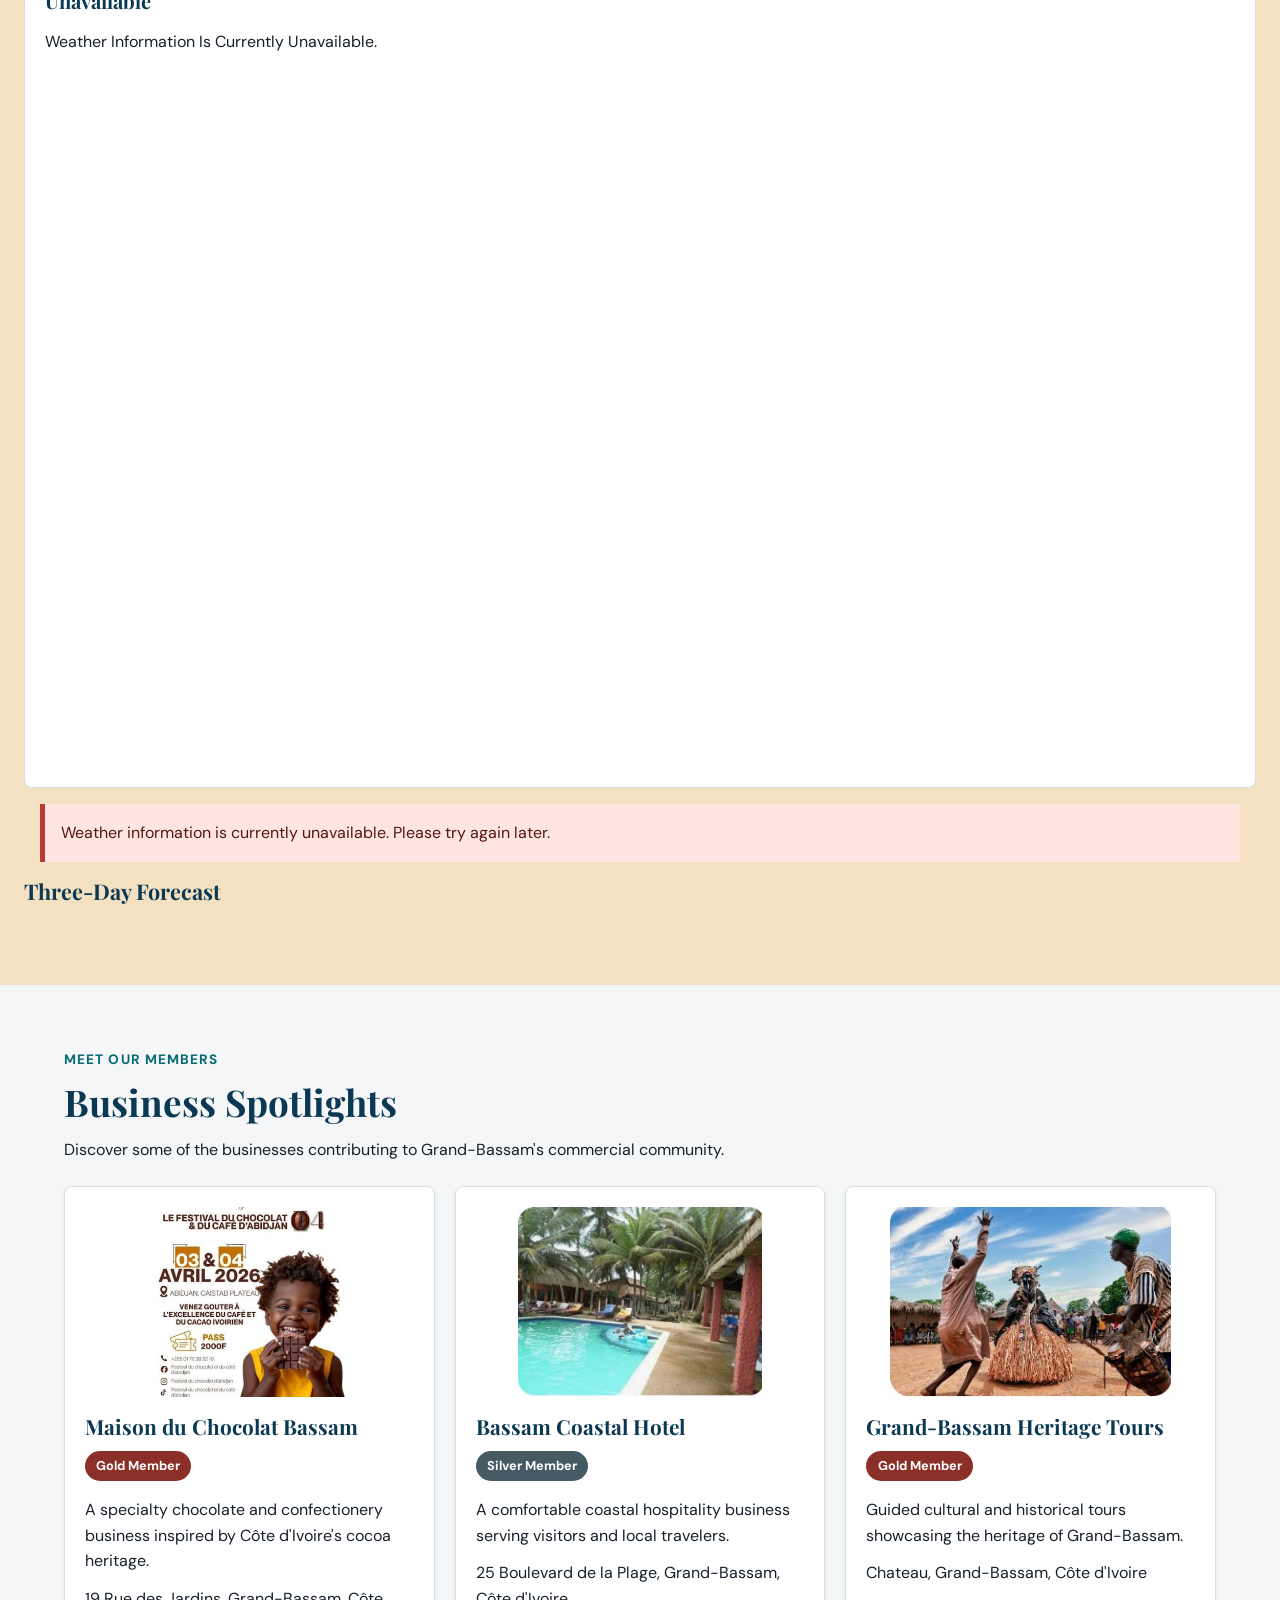
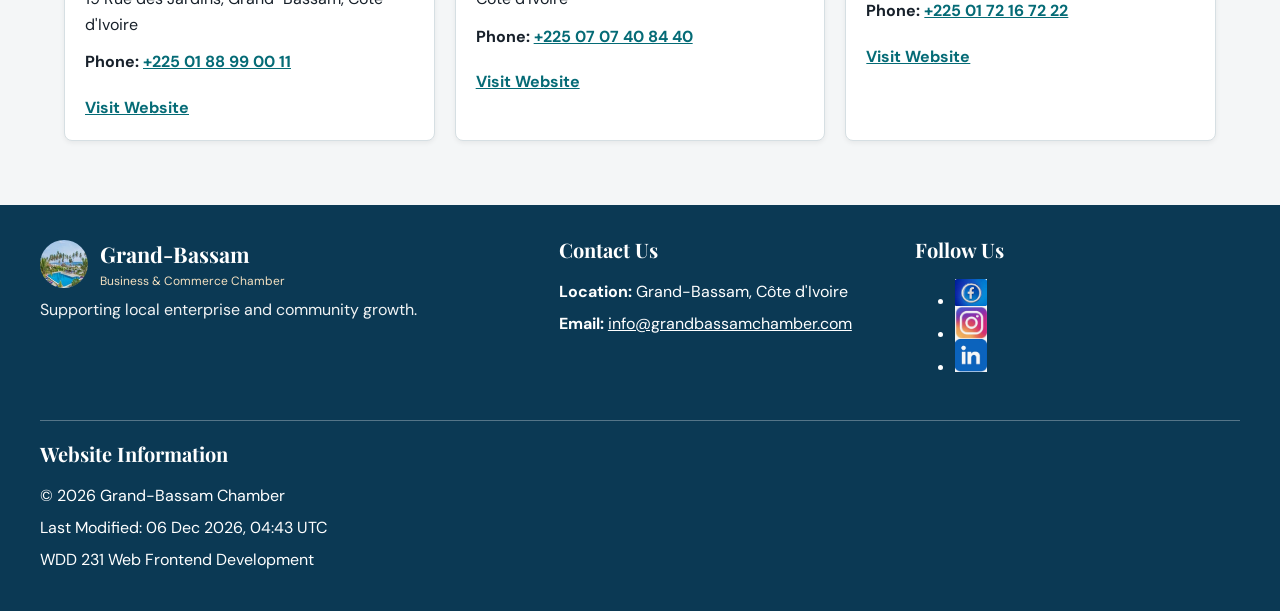
==== commit 08979f0f: "Updated Chamber Home Page" ====
--- a/chamber/index.html
+++ b/chamber/index.html
@@ -1,4 +1,4 @@
-```html
+html
 <!DOCTYPE html>
 <html lang="en">
 
@@ -259,5 +259,4 @@
     </footer>
 </body>
 
-</html>
-```+</html>
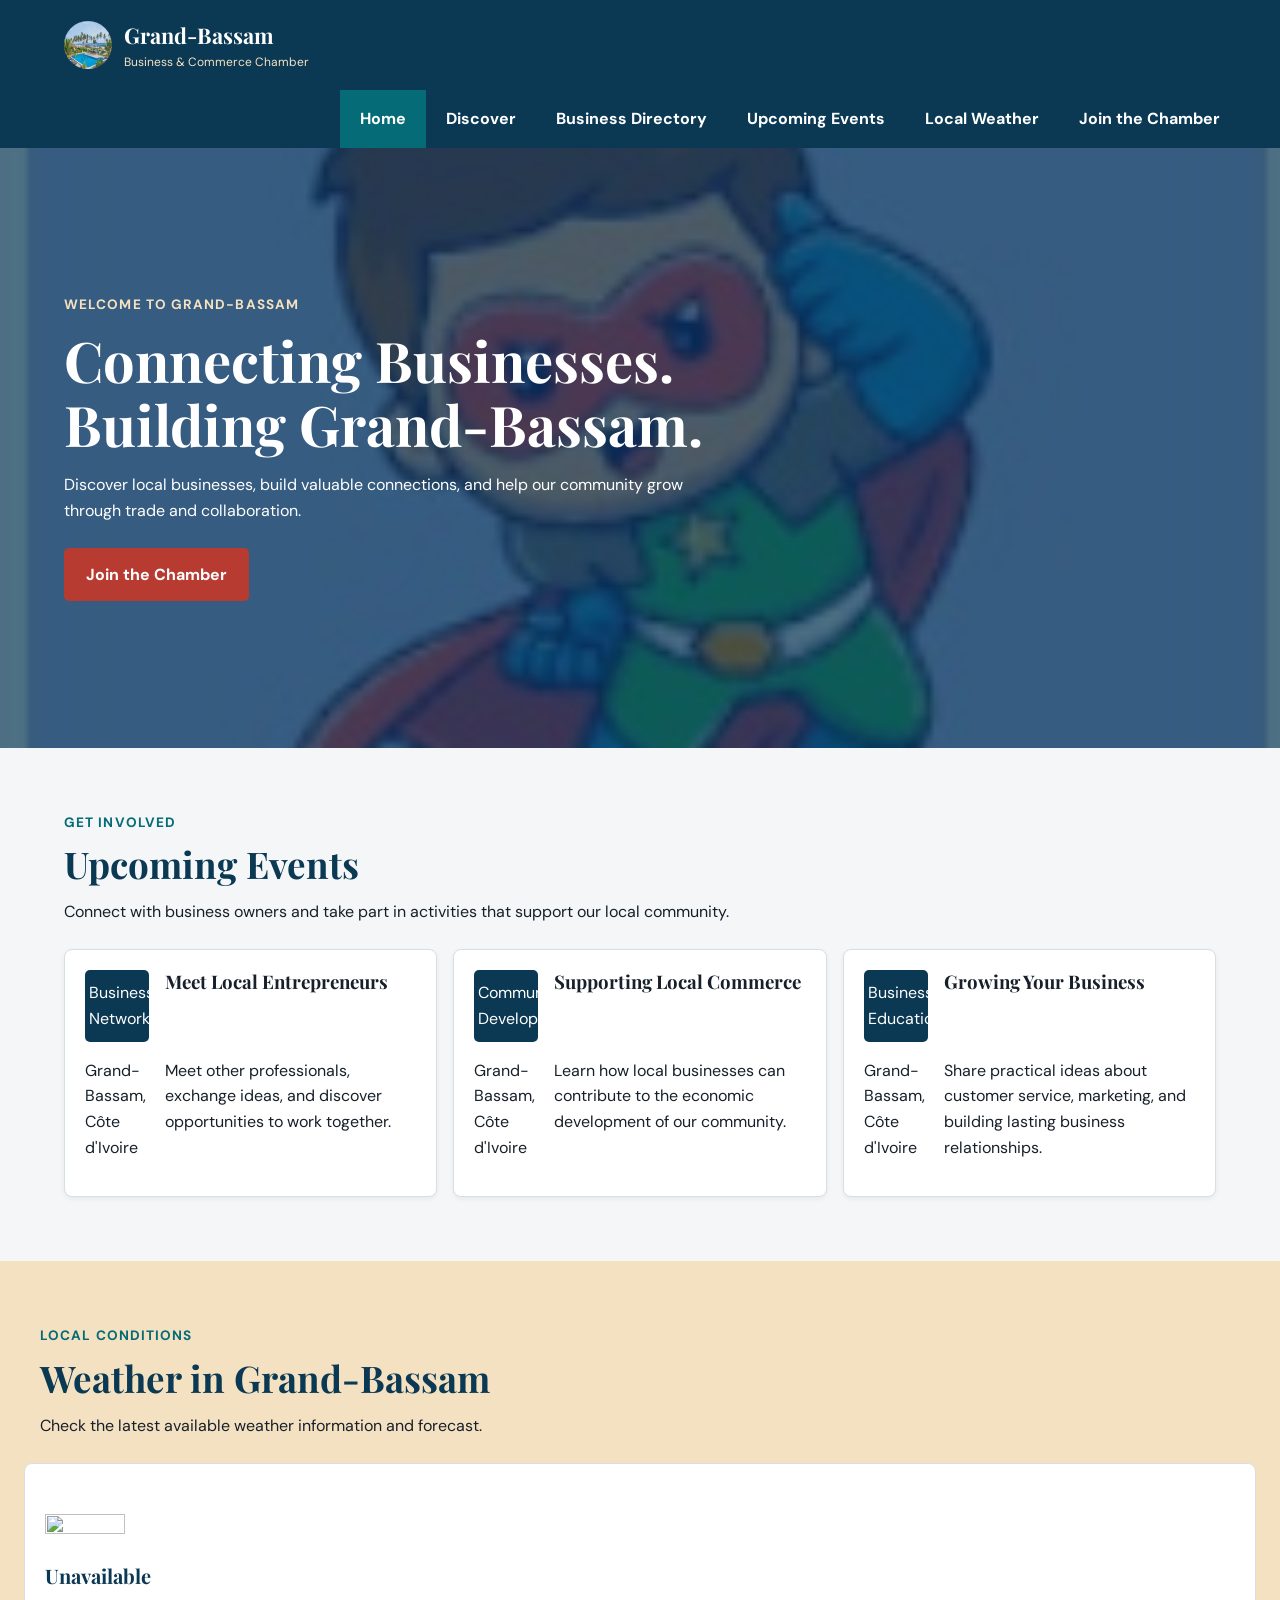
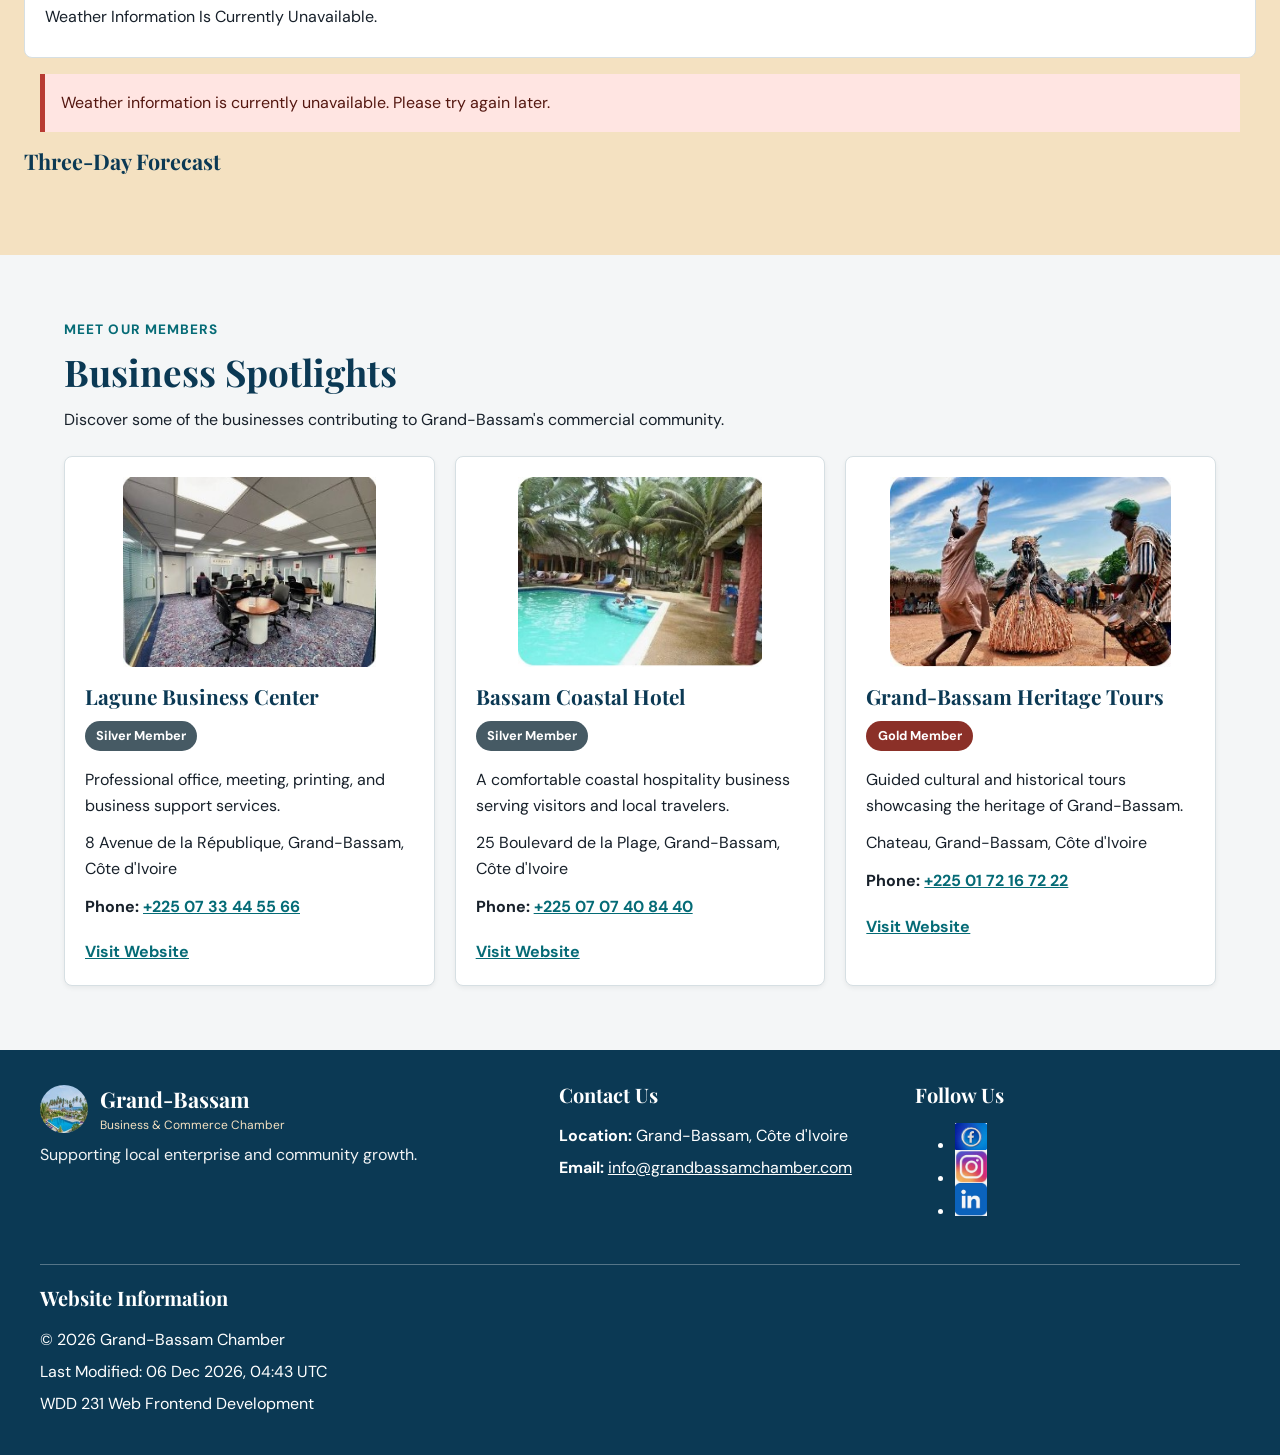
==== commit 4d5b94d8: "Updated Chamber Home Page" ====
--- a/chamber/index.html
+++ b/chamber/index.html
@@ -1,4 +1,3 @@
-html
 <!DOCTYPE html>
 <html lang="en">
 
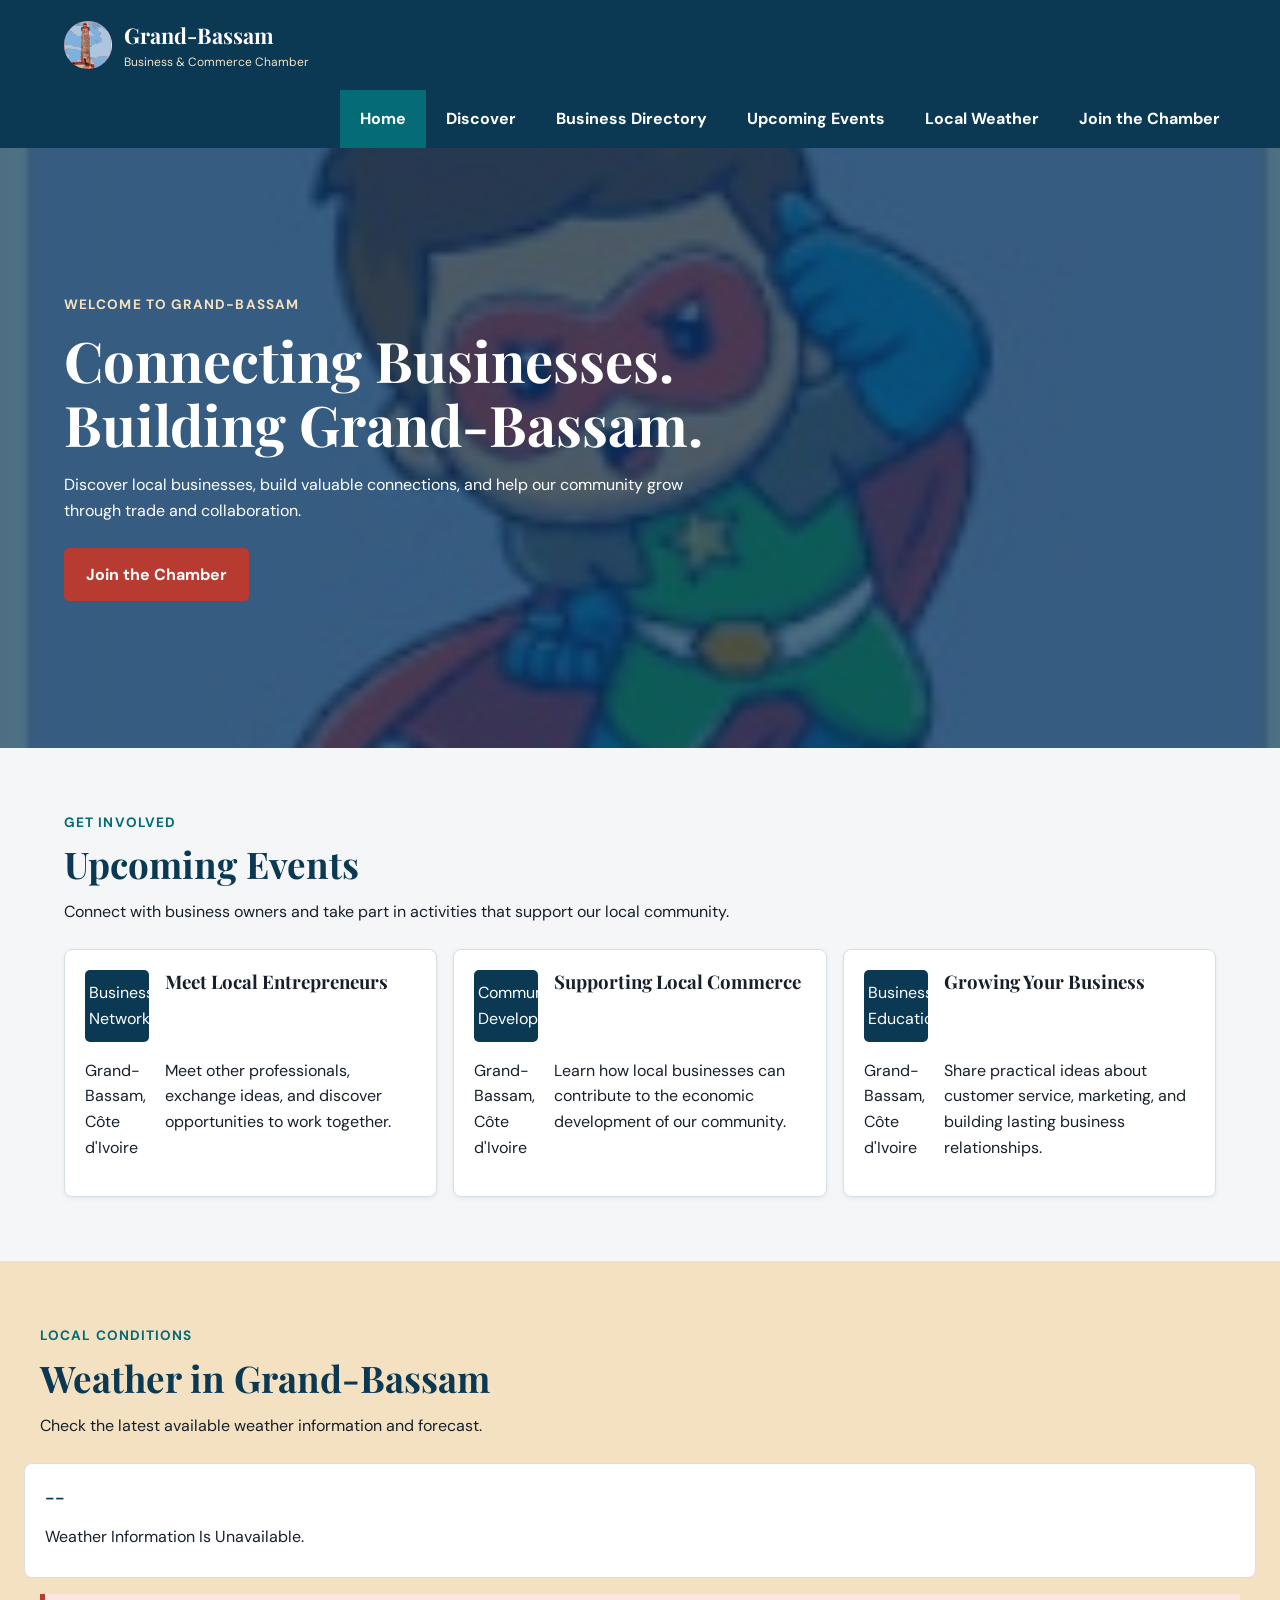
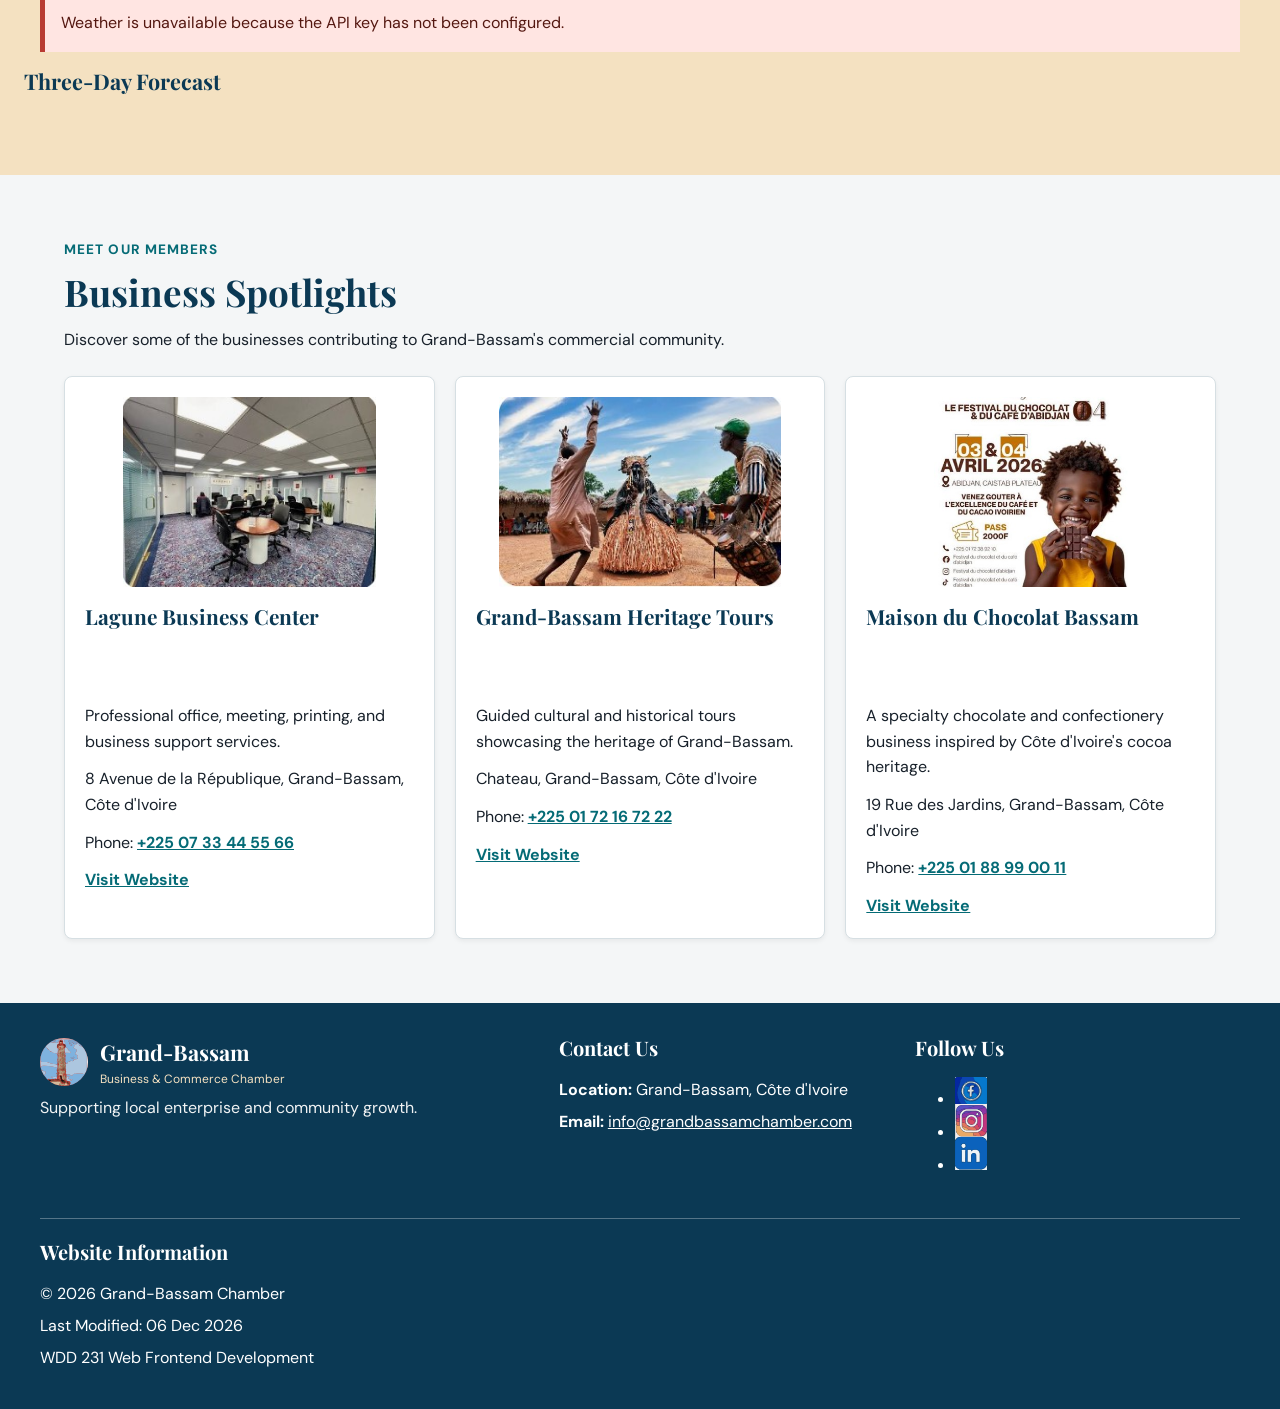
==== commit 8a8ffdf0: "Updated Chamber Home Page" ====
--- a/chamber/index.html
+++ b/chamber/index.html
@@ -39,7 +39,7 @@
     <header class="site-header">
         <div class="header-content">
             <a class="brand" href="index.html" aria-label="Grand-Bassam Chamber home">
-                <img class="brand-logo" src="images/logo.png" alt="" width="48" height="48">
+                <img class="brand-logo" src="images/logo.svg" alt="" width="48" height="48">
                 <span class="brand-text">
                     <span class="brand-name">Grand-Bassam</span>
                     <span class="brand-subtitle">Business &amp; Commerce Chamber</span>
@@ -191,7 +191,7 @@
 
             <div class="footer-brand">
                 <a class="brand" href="index.html">
-                    <img class="brand-logo" src="images/logo.png" alt="" width="48" height="48">
+                    <img class="brand-logo" src="images/logo.svg" alt="" width="48" height="48">
                     <span class="brand-text">
                         <span class="brand-name">Grand-Bassam</span>
                         <span class="brand-subtitle">
@@ -221,19 +221,19 @@
                     <li>
                         <a href="https://www.facebook.com/" target="_blank" rel="noopener noreferrer"
                             aria-label="Facebook">
-                            <img src="images/facebook.jpg" alt="" width="32" height="32">
+                            <img src="images/facebook.svg" alt="" width="32" height="32">
                         </a>
                     </li>
                     <li>
                         <a href="https://www.instagram.com/" target="_blank" rel="noopener noreferrer"
                             aria-label="Instagram">
-                            <img src="images/instagram.jpg" alt="" width="32" height="32">
+                            <img src="images/instagram.svg" alt="" width="32" height="32">
                         </a>
                     </li>
                     <li>
                         <a href="https://www.linkedin.com/" target="_blank" rel="noopener noreferrer"
                             aria-label="LinkedIn">
-                            <img src="images/linkedin.jpg" alt="" width="32" height="32">
+                            <img src="images/linkedin.svg" alt="" width="32" height="32">
                         </a>
                     </li>
                 </ul>
